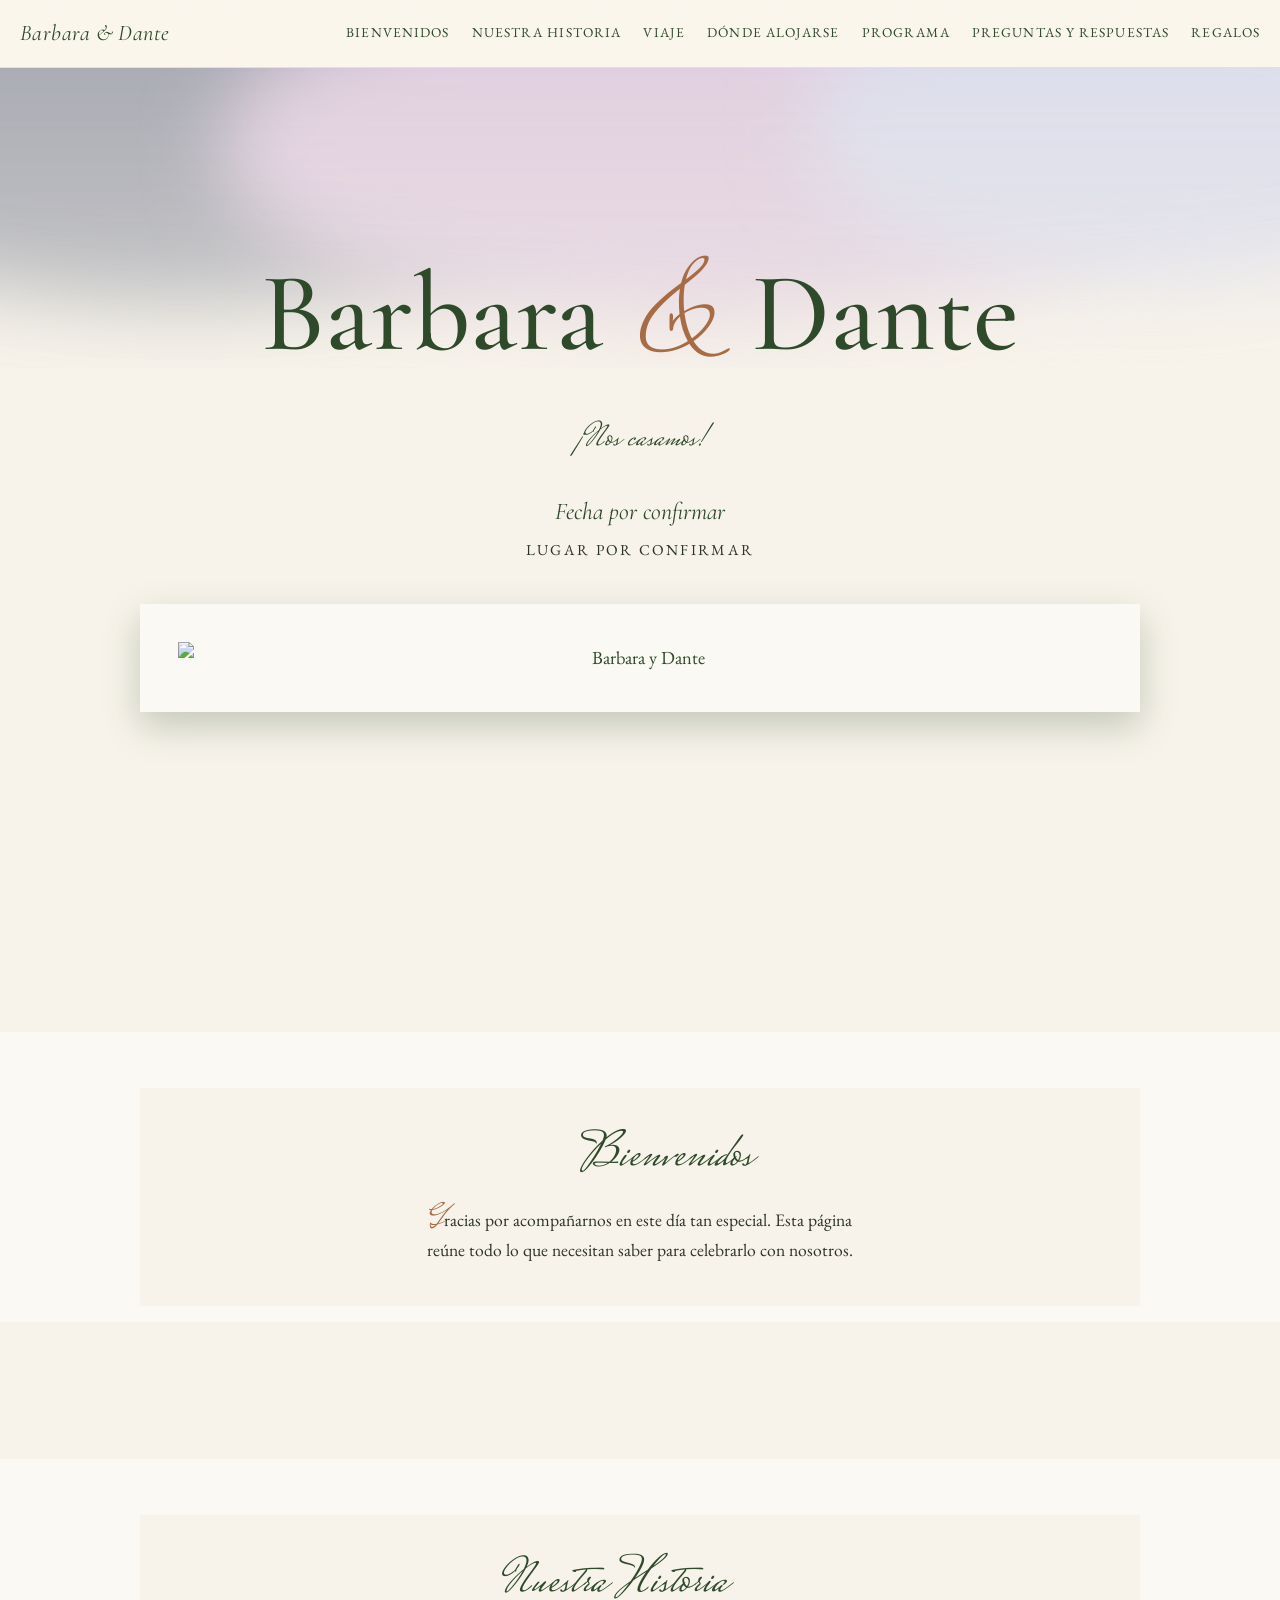
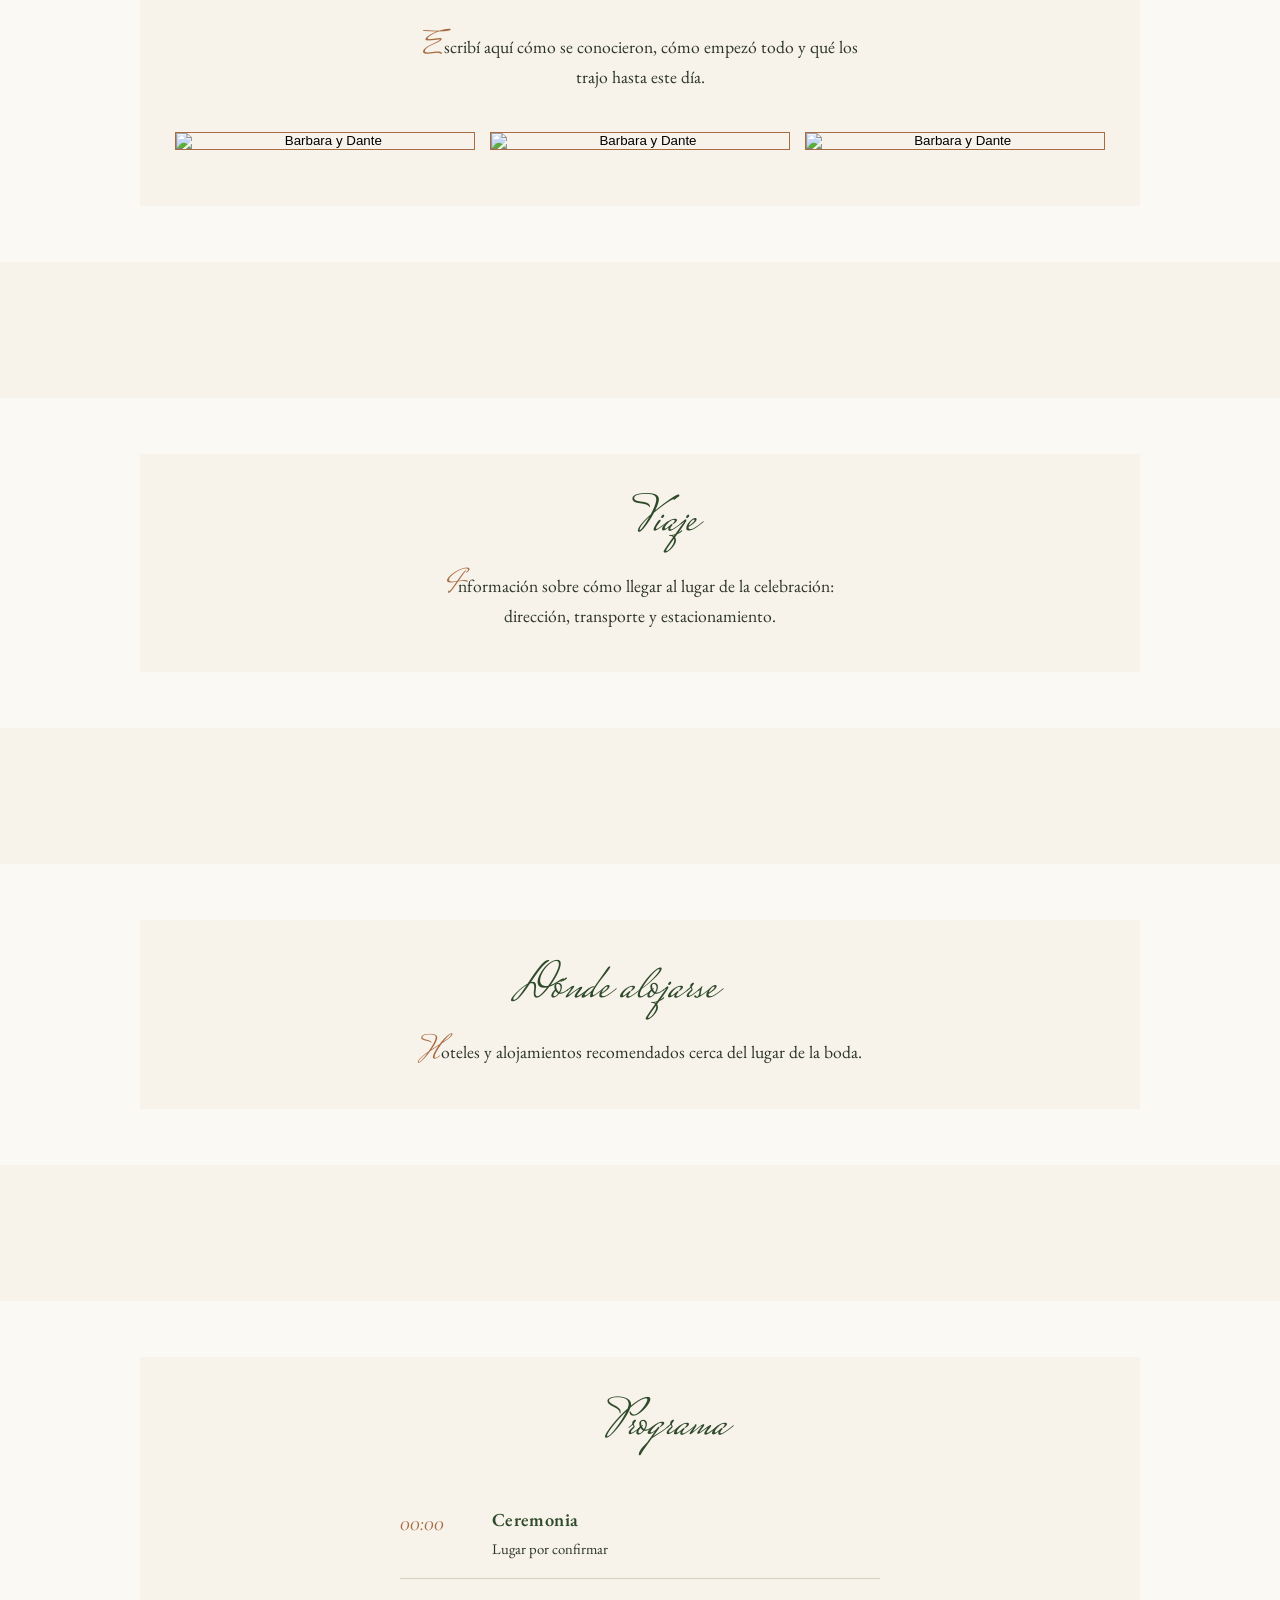
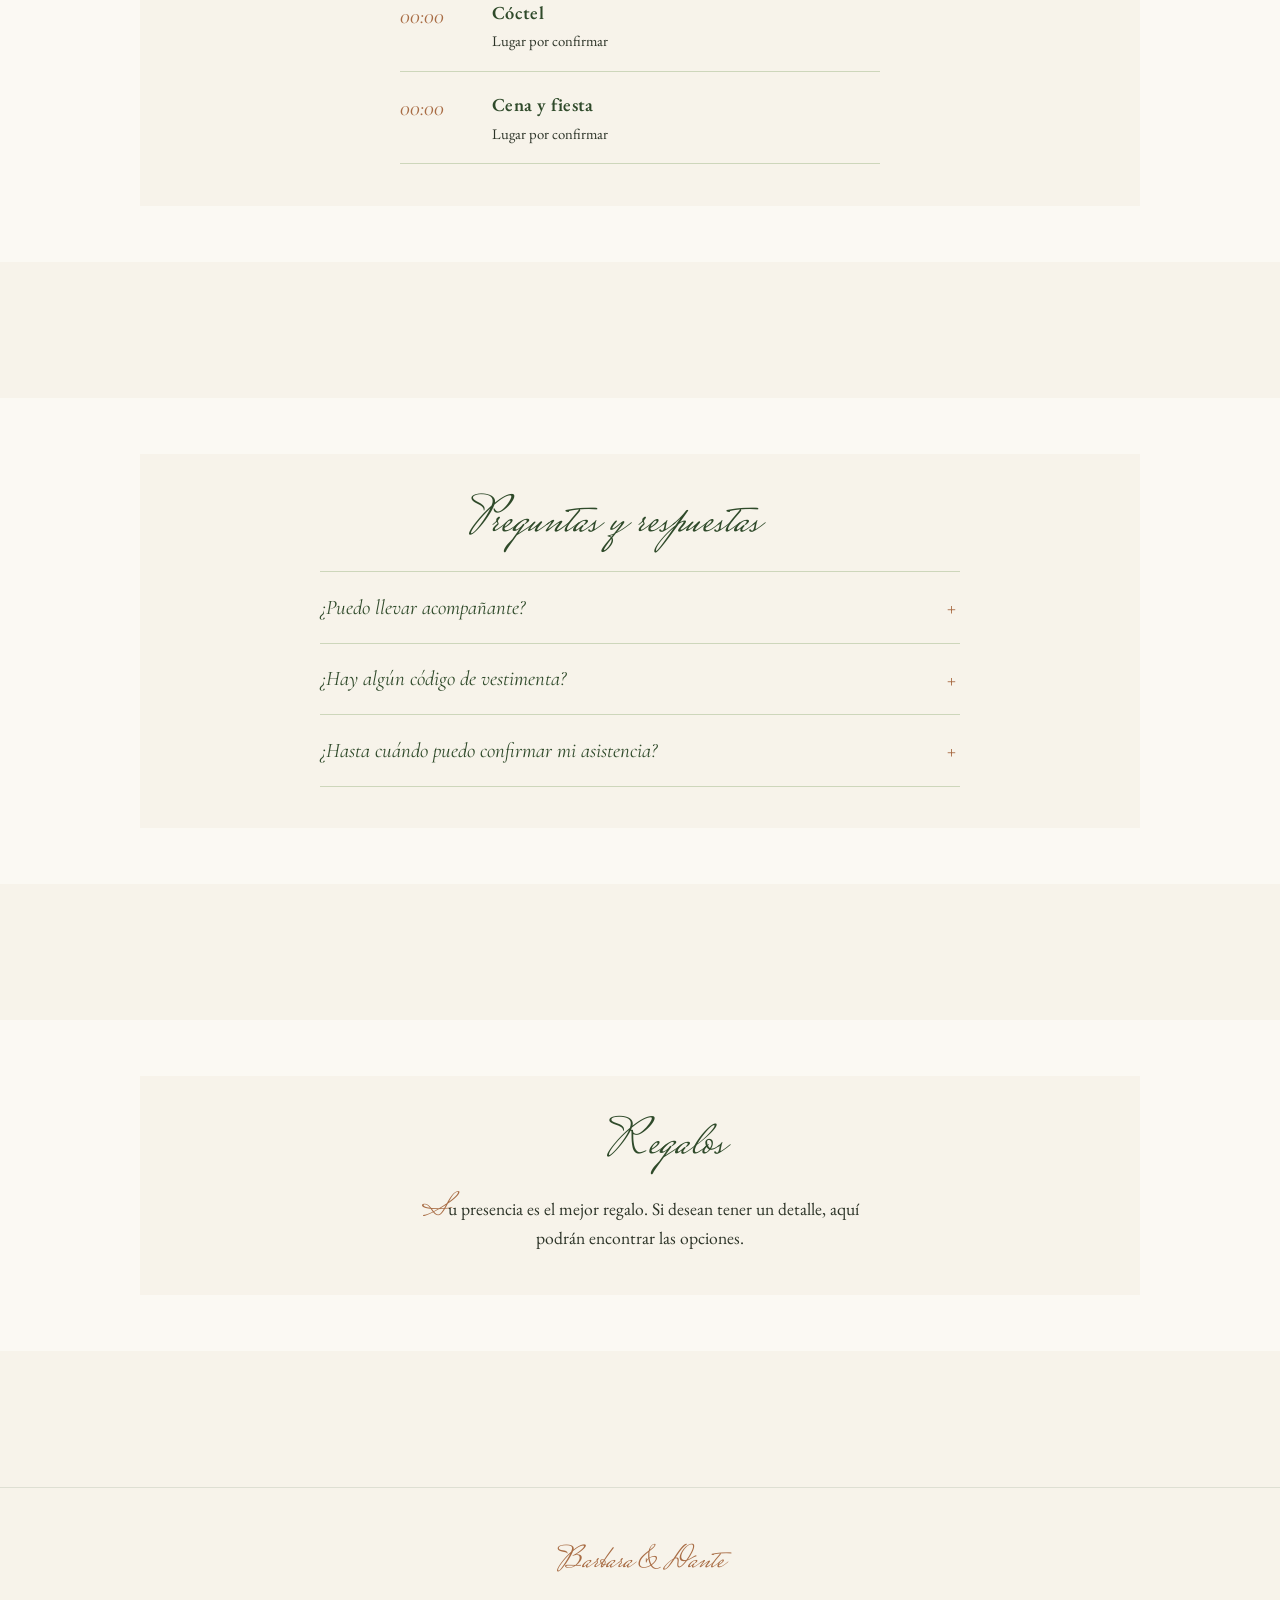
==== index.html @ 6017548b "First draft" ====
<!doctype html>
<html lang="es">
<head>
  <meta charset="utf-8">
  <meta name="viewport" content="width=device-width, initial-scale=1">
  <title>Barbara &amp; Dante</title>
  <meta name="description" content="Barbara y Dante se casan. Toda la información de la boda.">
  <link rel="preconnect" href="https://fonts.googleapis.com">
  <link rel="preconnect" href="https://fonts.gstatic.com" crossorigin>
  <link href="https://fonts.googleapis.com/css2?family=Cormorant+Garamond:ital,wght@0,400;0,500;0,600;1,400;1,500&family=EB+Garamond:ital,wght@0,400;0,500;1,400&family=Mrs+Saint+Delafield&display=swap" rel="stylesheet">
  <link rel="stylesheet" href="styles.css">
</head>
<body>

<svg width="0" height="0" style="position:absolute" aria-hidden="true" focusable="false">
  <filter id="wobbly1" x="-20%" y="-20%" width="140%" height="140%">
    <feTurbulence type="fractalNoise" baseFrequency="0.012 0.05" numOctaves="2" seed="7" result="noise"></feTurbulence>
    <feDisplacementMap in="SourceGraphic" in2="noise" scale="7" xChannelSelector="R" yChannelSelector="G"></feDisplacementMap>
  </filter>
  <filter id="wobbly2" x="-20%" y="-20%" width="140%" height="140%">
    <feTurbulence type="fractalNoise" baseFrequency="0.016 0.07" numOctaves="2" seed="3" result="noise"></feTurbulence>
    <feDisplacementMap in="SourceGraphic" in2="noise" scale="5" xChannelSelector="R" yChannelSelector="G"></feDisplacementMap>
  </filter>
</svg>

<header class="site-header" id="top">
  <a class="brand" href="#top">Barbara &amp; Dante</a>
  <button class="menu-toggle" aria-expanded="false" aria-controls="menu" aria-label="Abrir menú">
    <span></span><span></span><span></span>
  </button>
  <nav id="menu" class="site-nav" aria-label="Secciones">
    <a href="#bienvenidos">Bienvenidos</a>
    <a href="#historia">Nuestra Historia</a>
    <a href="#viaje">Viaje</a>
    <a href="#alojarse">Dónde alojarse</a>
    <a href="#programa">Programa</a>
    <a href="#preguntas">Preguntas y respuestas</a>
    <a href="#regalos">Regalos</a>
  </nav>
</header>

<section class="hero" id="bienvenidos">
  <img class="accent accent-left" src="img/ornaments2/starryvines.svg" alt="" aria-hidden="true">
  <div class="hero-inner">
    <h1>Barbara <span class="amp">&amp;</span> Dante</h1>
    <p class="hero-tagline">¡Nos casamos!</p>
    <p class="hero-date" data-wedding-date>Fecha por confirmar</p>
    <p class="hero-place">Lugar por confirmar</p>
    <div class="photo-frame">
      <img class="hero-photo" src="img/hero.jpg" alt="Barbara y Dante">
    </div>
    <div class="countdown" data-countdown data-date="" hidden>
      <div><span data-days>--</span><small>días</small></div>
      <div><span data-hours>--</span><small>horas</small></div>
      <div><span data-minutes>--</span><small>minutos</small></div>
    </div>
  </div>
</section>

<div class="divider" aria-hidden="true"></div>

<section class="frame" id="historia-intro">
  <div class="card">
    <h2>Bienvenidos</h2>
    <p>Gracias por acompañarnos en este día tan especial. Esta página reúne todo lo que necesitan saber para celebrarlo con nosotros.</p>
  </div>
</section>

<div class="divider" aria-hidden="true"></div>

<section class="frame" id="historia">
  <div class="card">
    <h2>Nuestra Historia</h2>
    <p>Escribí aquí cómo se conocieron, cómo empezó todo y qué los trajo hasta este día.</p>

  <div class="gallery" role="list">
    <button role="listitem" data-index="0"><img src="img/gallery/07.jpg" alt="Barbara y Dante" loading="lazy"></button>
    <button role="listitem" data-index="1"><img src="img/gallery/12.jpg" alt="Barbara y Dante" loading="lazy"></button>
    <button role="listitem" data-index="2"><img src="img/gallery/18.jpg" alt="Barbara y Dante" loading="lazy"></button>
  </div>
  </div>
</section>

<div class="divider" aria-hidden="true"></div>

<section class="frame" id="viaje">
  <div class="card">
    <h2>Viaje</h2>
    <p>Información sobre cómo llegar al lugar de la celebración: dirección, transporte y estacionamiento.</p>
  </div>
</section>

<div class="divider" aria-hidden="true"></div>

<section class="frame" id="alojarse">
  <div class="card">
    <h2>Dónde alojarse</h2>
    <p>Hoteles y alojamientos recomendados cerca del lugar de la boda.</p>
  </div>
</section>

<div class="divider" aria-hidden="true"></div>

<section class="frame" id="programa">
  <div class="card">
    <h2>Programa</h2>
    <ol class="schedule">
      <li><time>00:00</time><div><strong>Ceremonia</strong><span>Lugar por confirmar</span></div></li>
      <li><time>00:00</time><div><strong>Cóctel</strong><span>Lugar por confirmar</span></div></li>
      <li><time>00:00</time><div><strong>Cena y fiesta</strong><span>Lugar por confirmar</span></div></li>
    </ol>
  </div>
</section>

<div class="divider" aria-hidden="true"></div>

<section class="frame" id="preguntas">
  <div class="card">
    <h2>Preguntas y respuestas</h2>
    <details>
      <summary>¿Puedo llevar acompañante?</summary>
      <p>Respondan con su confirmación para que podamos organizarlo.</p>
    </details>
    <details>
      <summary>¿Hay algún código de vestimenta?</summary>
      <p>Pueden venir como se sientan cómodos y acordes a la ocasión.</p>
    </details>
    <details>
      <summary>¿Hasta cuándo puedo confirmar mi asistencia?</summary>
      <p>Por favor confirmen antes de la fecha límite indicada en su invitación.</p>
    </details>
  </div>
</section>

<div class="divider" aria-hidden="true"></div>

<section class="frame" id="regalos">
  <div class="card">
    <h2>Regalos</h2>
    <p>Su presencia es el mejor regalo. Si desean tener un detalle, aquí podrán encontrar las opciones.</p>
  </div>
</section>

<div class="divider" aria-hidden="true"></div>

<footer class="site-footer">
  <p>Barbara &amp; Dante</p>
</footer>

<dialog class="lightbox" aria-label="Foto">
  <button class="lightbox-close" aria-label="Cerrar">&times;</button>
  <img alt="">
</dialog>

<script src="script.js"></script>
</body>
</html>
---- styles.css ----
:root {
  --sage: #a9c58a;
  --sage-deep: #7f9d62;
  --forest: #2f4a2a;
  --cream: #f7f3ea;
  --paper: #fbf9f3;
  --bark: #a86c44;
  --ink: #2c3327;
  --serif: "Cormorant Garamond", "EB Garamond", Georgia, serif;
  --body: "EB Garamond", "Cormorant Garamond", Georgia, serif;
  --script: "Mrs Saint Delafield", "Cormorant Garamond", cursive;
}

* { box-sizing: border-box; }

html { scroll-behavior: smooth; scroll-padding-top: 4.5rem; }

body {
  margin: 0;
  font-family: var(--body);
  font-weight: 400;
  font-size: 1.15rem;
  color: var(--ink);
  background-color: var(--paper);
  background-image: url("data:image/svg+xml,%3Csvg xmlns=%22http://www.w3.org/2000/svg%22 width=%22180%22 height=%22180%22%3E%3Cfilter id=%22n%22%3E%3CfeTurbulence type=%22fractalNoise%22 baseFrequency=%220.85%22 numOctaves=%222%22 stitchTiles=%22stitch%22/%3E%3CfeColorMatrix type=%22matrix%22 values=%220 0 0 0 0.18 0 0 0 0 0.15 0 0 0 0 0.09 0 0 0 0.05 0%22/%3E%3C/filter%3E%3Crect width=%22100%25%22 height=%22100%25%22 filter=%22url(%23n)%22/%3E%3C/svg%3E");
  background-size: 180px 180px;
  background-repeat: repeat;
  line-height: 1.7;
}

img { max-width: 100%; display: block; }

h1, h2 {
  font-family: var(--serif);
  font-weight: 500;
  color: var(--forest);
  margin: 0;
  line-height: 1.1;
}

/* Header */
.site-header {
  position: sticky;
  top: 0;
  z-index: 10;
  display: flex;
  align-items: center;
  justify-content: space-between;
  padding: 0.9rem 1.25rem;
  background: rgba(250, 246, 236, 0.94);
  backdrop-filter: blur(6px);
  border-bottom: 1px solid rgba(47, 74, 42, 0.12);
}

.brand {
  font-family: var(--serif);
  font-size: 1.4rem;
  font-style: italic;
  color: var(--forest);
  text-decoration: none;
  letter-spacing: 0.02em;
}

.menu-toggle {
  display: none;
  flex-direction: column;
  gap: 5px;
  padding: 0.5rem;
  background: none;
  border: 0;
  cursor: pointer;
}

.menu-toggle span {
  width: 22px;
  height: 1.5px;
  background: var(--forest);
}

.site-nav {
  display: flex;
  flex-wrap: wrap;
  gap: 0.4rem 1.4rem;
  justify-content: flex-end;
}

.site-nav a {
  color: var(--forest);
  text-decoration: none;
  font-size: 0.85rem;
  letter-spacing: 0.08em;
  text-transform: uppercase;
  padding: 0.2rem 0;
  border-bottom: 1px solid transparent;
}

.site-nav a:hover,
.site-nav a:focus-visible { border-bottom-color: var(--bark); outline: none; }

@media (max-width: 860px) {
  .menu-toggle { display: flex; }
  .site-nav {
    display: none;
    position: absolute;
    top: 100%;
    left: 0;
    right: 0;
    flex-direction: column;
    gap: 0;
    padding: 0.5rem 1.25rem 1rem;
    background: var(--paper);
    border-bottom: 1px solid rgba(47, 74, 42, 0.12);
  }
  .site-nav a { padding: 0.7rem 0; }
  .site-nav.open { display: flex; }
}

/* Hero */
.hero {
  position: relative;
  min-height: min(92vh, 900px);
  display: grid;
  place-items: center;
  padding: 6rem 1.25rem;
  text-align: center;
  color: var(--forest);
  background: var(--cream);
  overflow: hidden;
}

.hero::before {
  content: "";
  position: absolute;
  z-index: 1;
  top: 0;
  left: 0;
  width: min(48%, 480px);
  aspect-ratio: 650 / 596;
  background: url("img/ornaments/moon-wash.svg") center / contain no-repeat;
  opacity: 0.6;
  filter: saturate(0.6) sepia(5%);
  -webkit-mask-image: radial-gradient(circle at 50% 48%, black 0%, black 55%, transparent 92%);
  mask-image: radial-gradient(circle at 50% 48%, black 0%, black 55%, transparent 92%);
  pointer-events: none;
}

.hero::after {
  content: "";
  position: absolute;
  z-index: 0;
  top: 0;
  left: 0;
  width: 100%;
  height: 640px;
  background-image: url("data:image/svg+xml,%3Csvg xmlns=%22http://www.w3.org/2000/svg%22 viewBox=%220 0 1400 640%22 preserveAspectRatio=%22none%22%3E%3Cdefs%3E%3Cfilter id=%22dustySoft%22 x=%22-60%25%22 y=%22-60%25%22 width=%22220%25%22 height=%22220%25%22%3E%3CfeGaussianBlur stdDeviation=%2240%22/%3E%3C/filter%3E%3ClinearGradient id=%22fadeV%22 x1=%220%22 y1=%220%22 x2=%220%22 y2=%221%22%3E%3Cstop offset=%220%25%22 stop-color=%22%23ffffff%22 stop-opacity=%221%22/%3E%3Cstop offset=%2245%25%22 stop-color=%22%23ffffff%22 stop-opacity=%220.6%22/%3E%3Cstop offset=%22100%25%22 stop-color=%22%23ffffff%22 stop-opacity=%220%22/%3E%3C/linearGradient%3E%3Cmask id=%22fadeMask%22%3E%3Crect width=%221400%22 height=%22640%22 fill=%22url(%23fadeV)%22/%3E%3C/mask%3E%3C/defs%3E%3Cg mask=%22url(%23fadeMask)%22 opacity=%220.8%22%3E%3Cellipse cx=%22200%22 cy=%2250%22 rx=%22500%22 ry=%22190%22 fill=%22%23989ba7%22 filter=%22url(%23dustySoft)%22/%3E%3Cellipse cx=%22760%22 cy=%2280%22 rx=%22520%22 ry=%22180%22 fill=%22%23dcc7dd%22 filter=%22url(%23dustySoft)%22/%3E%3Cellipse cx=%221260%22 cy=%2260%22 rx=%22380%22 ry=%22160%22 fill=%22%23d7d9ec%22 filter=%22url(%23dustySoft)%22/%3E%3C/g%3E%3C/svg%3E");
  background-size: 100% 100%;
  background-repeat: no-repeat;
  pointer-events: none;
}

.hero-inner { position: relative; z-index: 1; width: 100%; max-width: 1200px; }

.accent {
  position: absolute;
  z-index: 2;
  top: 50%;
  width: 130px;
  height: auto;
  transform: translateY(-50%);
  pointer-events: none;
  opacity: 0.85;
}

.accent-left { left: 0; }

.accent-right { right: 0; transform: translateY(-50%) scaleX(-1); }

.eyebrow {
  margin: 0 0 0.5rem;
  text-transform: uppercase;
  letter-spacing: 0.3em;
  font-size: 0.8rem;
  font-weight: 700;
  color: var(--forest);
}

.hero h1 {
  font-family: var(--serif);
  font-size: clamp(2.8rem, 10vw, 7rem);
  font-weight: 500;
  white-space: nowrap;
}

.hero .amp {
  font-family: var(--script);
  font-style: normal;
  font-size: 1.15em;
  color: var(--bark);
  padding: 0 0.1em;
}

.hero-tagline {
  margin: 0.6rem 0 0;
  font-family: var(--script);
  font-size: clamp(1.6rem, 3.6vw, 2.2rem);
  color: var(--forest);
}

.hero-date {
  margin: 1.3rem 0 0;
  font-family: var(--serif);
  font-size: 1.5rem;
  font-style: italic;
}

.hero-place {
  margin: 0.3rem 0 0;
  font-size: 0.95rem;
  letter-spacing: 0.15em;
  text-transform: uppercase;
  color: var(--ink);
}

.photo-frame {
  position: relative;
  width: min(1000px, 90vw);
  margin: 2.5rem auto 0;
  padding: 2.4rem;
  background: var(--paper);
  box-shadow: 0 14px 34px rgba(47, 74, 42, 0.25);
}

/* Only the right side carries the painted corners (the hero's vine
   already occupies the left), straddling the frame edge like the cards. */
.photo-frame::before,
.photo-frame::after {
  content: "";
  position: absolute;
  z-index: 2;
  right: -20px;
  width: 110px;
  height: 119px;
  background-repeat: no-repeat;
  background-size: contain;
  pointer-events: none;
}

.photo-frame::before {
  top: -20px;
  background-image: url("img/ornaments2/border2-tr.svg");
}

.photo-frame::after {
  bottom: -20px;
  background-image: url("img/ornaments2/border2-br.svg");
}

.hero-photo {
  display: block;
  width: 100%;
  height: auto;
}

.countdown {
  display: flex;
  justify-content: center;
  gap: 1.8rem;
  margin-top: 2.2rem;
}

.countdown[hidden] { display: none; }

.countdown div { display: flex; flex-direction: column; min-width: 4.5rem; }

.countdown span {
  font-family: var(--serif);
  font-size: 2.6rem;
  font-style: italic;
  color: var(--bark);
  line-height: 1;
}

.countdown small {
  margin-top: 0.3rem;
  text-transform: uppercase;
  letter-spacing: 0.15em;
  font-size: 0.7rem;
  color: var(--ink);
}

/* Framed sections */
.frame {
  position: relative;
  padding: 3.5rem 1.25rem;
  background: var(--paper);
}

.frame::before,
.frame::after {
  content: "";
  position: absolute;
  z-index: 2;
  top: 50%;
  width: 130px;
  height: auto;
  aspect-ratio: 98.25 / 461.25;
  transform: translateY(-50%);
  background: url("img/ornaments2/vines2.svg") center / contain no-repeat;
  opacity: 0.8;
  pointer-events: none;
}

.frame::before { left: 0; }
.frame::after { right: 0; transform: translateY(-50%) scaleX(-1); }

/* Each section shows a vine on only one side, alternating left/right;
   the first sections use the starry vine, the later ones vines2. */
#historia-intro::before,
#historia::after,
#viaje::before,
#alojarse::after,
#programa::before,
#preguntas::after,
#regalos::before {
  content: none;
}

#historia-intro::after,
#historia::before {
  background-image: url("img/ornaments2/starryvines.svg");
}

#viaje::after,
#alojarse::before {
  background-image: url("img/ornaments2/vinemid.svg");
}

.card {
  position: relative;
  z-index: 1;
  max-width: 720px;
  margin: 0 auto;
  padding: 2.6rem 2.2rem;
  text-align: center;
  background-color: var(--cream);
}

/* Each card shows the painted corners only on the side opposite its
   section's vine, so a section reads as vine on one side, border on the other.
   The corners straddle the card edge (negative offset) so the artwork
   covers the seam between the card and the section background. */
.card::before,
.card::after {
  content: "";
  position: absolute;
  z-index: 2;
  width: 110px;
  height: 119px;
  background-repeat: no-repeat;
  background-size: contain;
  pointer-events: none;
}

.card::before { top: -20px; }
.card::after { bottom: -20px; }

#historia-intro .card::before,
#viaje .card::before,
#programa .card::before,
#regalos .card::before {
  left: -20px;
  background-image: url("img/ornaments2/border2-tl.svg");
}

#historia-intro .card::after,
#viaje .card::after,
#programa .card::after,
#regalos .card::after {
  left: -20px;
  background-image: url("img/ornaments2/border2-bl.svg");
}

#historia .card::before,
#alojarse .card::before,
#preguntas .card::before {
  right: -20px;
  background-image: url("img/ornaments2/border2-tr.svg");
}

#historia .card::after,
#alojarse .card::after,
#preguntas .card::after {
  right: -20px;
  background-image: url("img/ornaments2/border2-br.svg");
}

@media (min-width: 561px) {
  .card { max-width: none; width: min(1000px, 90vw); }
}

.card h2 {
  font-family: var(--script);
  font-weight: 400;
  font-size: clamp(2.2rem, 6vw, 3.2rem);
  margin-bottom: 1.2rem;
}

.card h2::before,
.card h2::after {
  content: "";
  display: inline-block;
  width: 0.85em;
  height: 0.85em;
  vertical-align: middle;
  background: url("img/ornaments2/fairy-a.png") center / contain no-repeat;
}

.card h2::before { margin-right: 0.15em; }
.card h2::after { margin-left: 0.15em; }

/* Alternate the fairy before/after the title, section to section. */
#historia .card h2::before,
#alojarse .card h2::before,
#preguntas .card h2::before {
  content: none;
}

#historia .card h2::after,
#alojarse .card h2::after,
#preguntas .card h2::after {
  content: "";
}

#historia-intro .card h2::after,
#viaje .card h2::after,
#programa .card h2::after,
#regalos .card h2::after {
  content: none;
}

.card p {
  margin: 0 auto;
  max-width: 56ch;
  font-size: 1.1rem;
}

.card p:first-of-type::first-letter {
  font-family: var(--script);
  font-size: 1.9em;
  color: var(--bark);
  line-height: 0;
}

.card .gallery { margin-top: 2.5rem; }

#historia-intro { padding-bottom: 1rem; }

/* Gallery */
.gallery {
  max-width: 1100px;
  margin: 0 auto;
  columns: 3 260px;
  column-gap: 0.9rem;
}

.gallery button {
  display: block;
  width: 100%;
  margin: 0 0 0.9rem;
  padding: 0;
  border: 0;
  background: none;
  cursor: zoom-in;
  break-inside: avoid;
}

.gallery img {
  width: 100%;
  height: auto;
  border: 1px solid var(--bark);
  transition: opacity 0.2s;
}

.gallery button:hover img,
.gallery button:focus-visible img { opacity: 0.85; }

.gallery button:focus-visible { outline: 2px solid var(--bark); outline-offset: 3px; }

/* Schedule */
.schedule {
  list-style: none;
  margin: 2rem auto 0;
  padding: 0;
  max-width: 480px;
  text-align: left;
}

.schedule li {
  display: flex;
  gap: 1.25rem;
  padding: 1.1rem 0;
  border-bottom: 1px solid rgba(127, 157, 98, 0.35);
}

.schedule time {
  font-family: var(--serif);
  font-style: italic;
  font-size: 1.4rem;
  color: var(--bark);
  min-width: 4.5rem;
}

.schedule div { display: flex; flex-direction: column; }
.schedule strong { font-weight: 600; color: var(--forest); letter-spacing: 0.02em; }
.schedule span { font-size: 0.92rem; color: var(--ink); }

/* FAQ */
details {
  max-width: 640px;
  margin: 0 auto;
  text-align: left;
  border-bottom: 1px solid rgba(127, 157, 98, 0.35);
}

details:first-of-type { border-top: 1px solid rgba(127, 157, 98, 0.35); }

summary {
  padding: 1.1rem 2rem 1.1rem 0;
  cursor: pointer;
  font-family: var(--serif);
  font-size: 1.3rem;
  font-style: italic;
  color: var(--forest);
  position: relative;
  list-style: none;
}

summary::-webkit-details-marker { display: none; }

summary::after {
  content: "+";
  position: absolute;
  right: 0.25rem;
  top: 1rem;
  font-size: 1.4rem;
  color: var(--bark);
}

details[open] summary::after { content: "\2013"; }

details p { margin: 0 0 1.2rem; color: var(--ink); }

/* Section divider */
.divider {
  width: 100%;
  aspect-ratio: 909.75 / 96.75;
  background-color: var(--cream);
  background-image: url("img/ornaments2/Dunes.svg");
  background-position: center;
  background-repeat: no-repeat;
  background-size: 100% 100%;
}

/* Footer */
.site-footer {
  padding: 3rem 1.25rem;
  text-align: center;
  background: var(--cream);
  color: var(--ink);
  border-top: 1px solid rgba(47, 74, 42, 0.12);
}

.site-footer p {
  margin: 0;
  font-family: var(--script);
  font-size: 2rem;
  color: var(--bark);
}

/* Lightbox */
.lightbox {
  border: 0;
  padding: 0;
  max-width: 96vw;
  max-height: 92vh;
  background: transparent;
}

.lightbox::backdrop { background: rgba(30, 26, 18, 0.88); }

.lightbox img {
  max-width: 96vw;
  max-height: 92vh;
  object-fit: contain;
}

.lightbox-close {
  position: absolute;
  top: 0.4rem;
  right: 0.6rem;
  font-size: 2rem;
  line-height: 1;
  background: none;
  border: 0;
  color: #fff;
  cursor: pointer;
  text-shadow: 0 1px 4px rgba(0, 0, 0, 0.6);
}

@media (max-width: 860px) {
  .frame::before, .frame::after { display: none; }
}

@media (max-width: 560px) {
  .accent { display: none; }
  .card { padding: 2.2rem 1.25rem; outline-offset: 5px; }
  .frame { padding: 2.5rem 1.25rem; }
  .hero { padding: 5rem 1.25rem; }
  .countdown { gap: 0.8rem; }
  .countdown span { font-size: 2rem; }
  .countdown div { min-width: 3.6rem; }
}
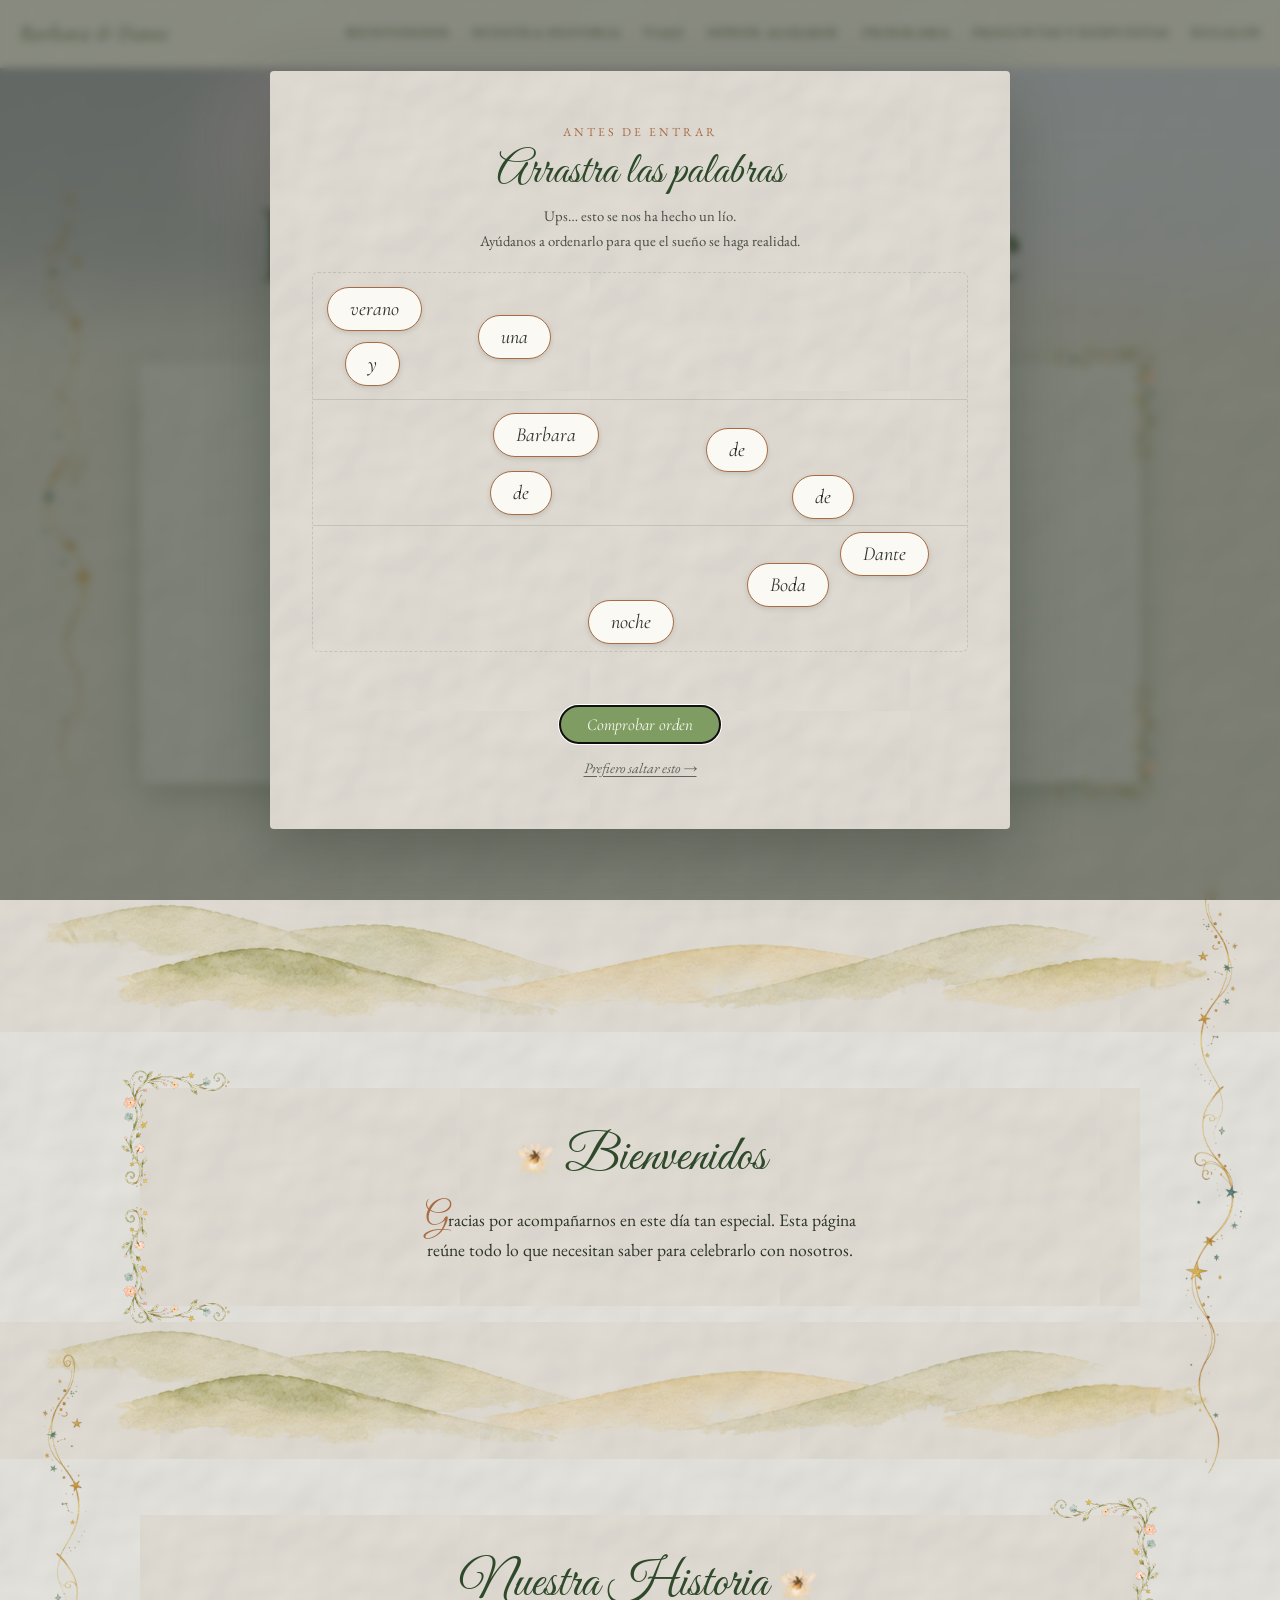
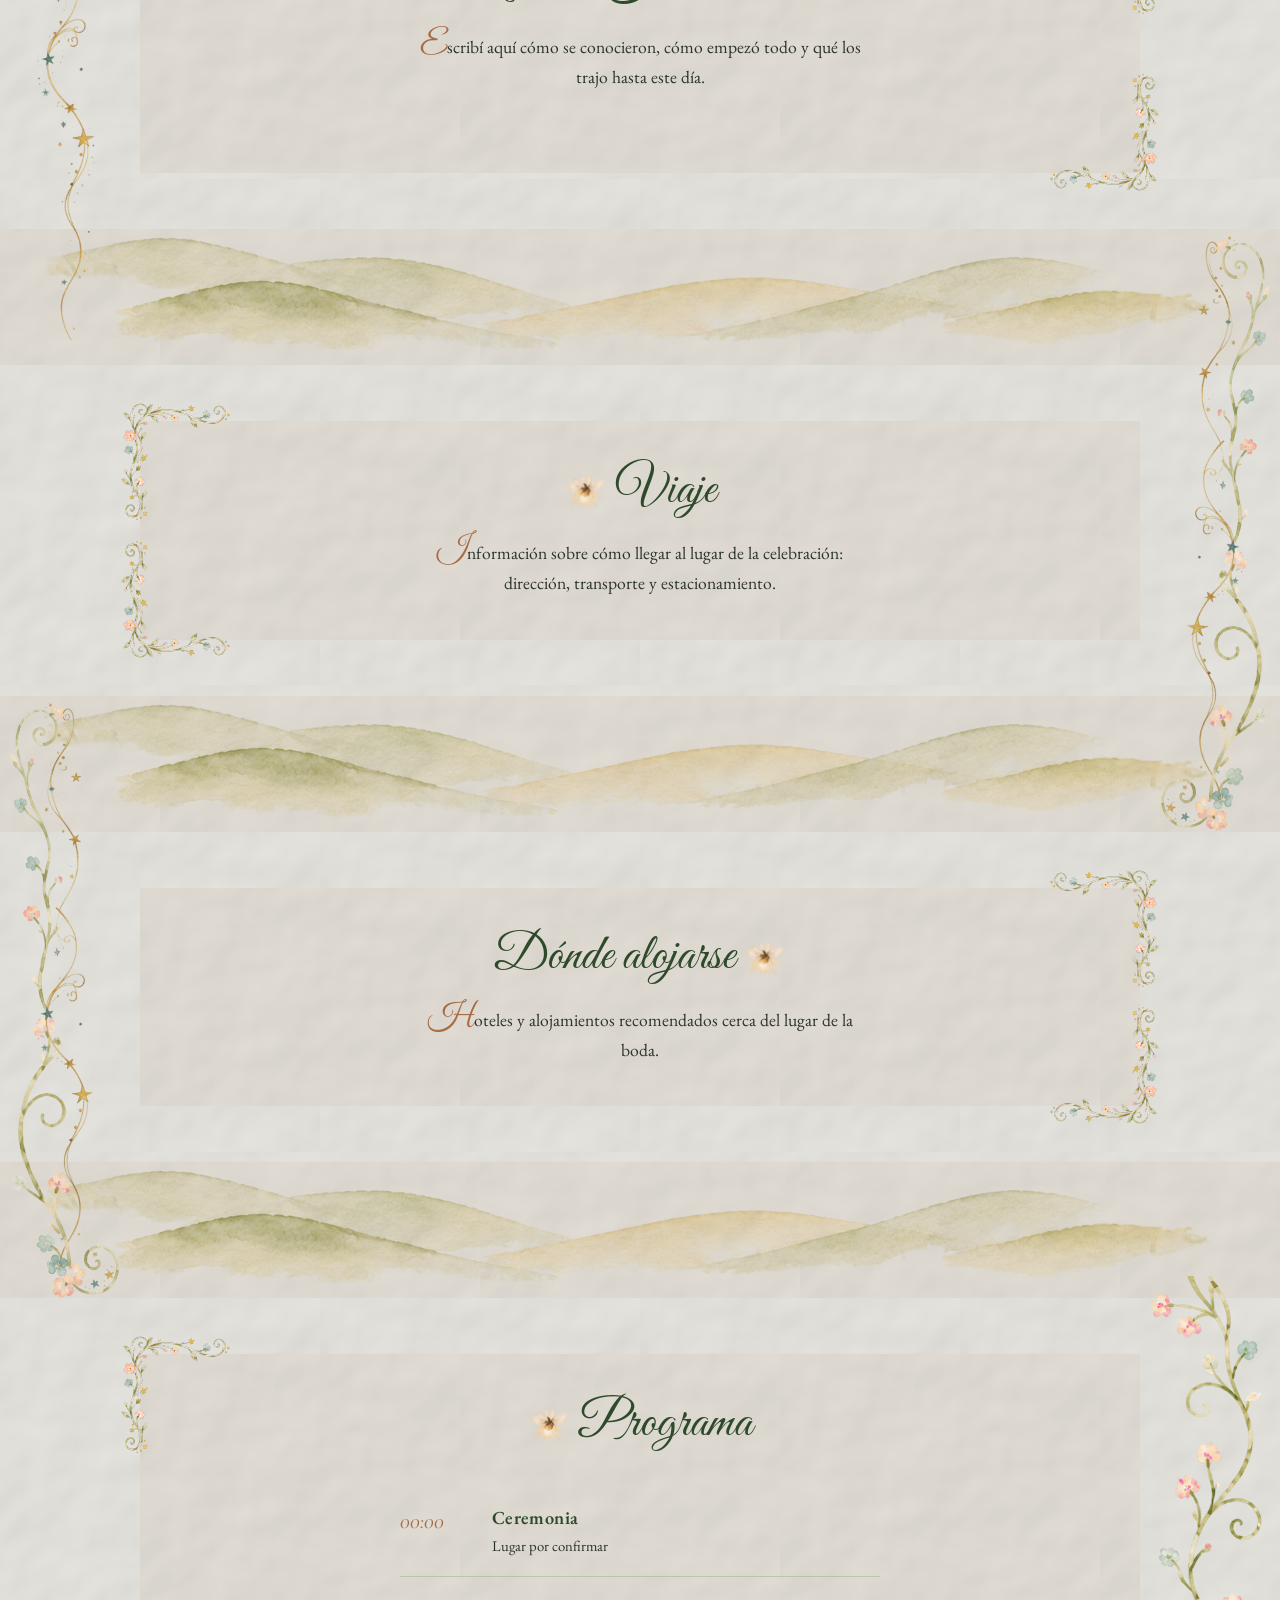
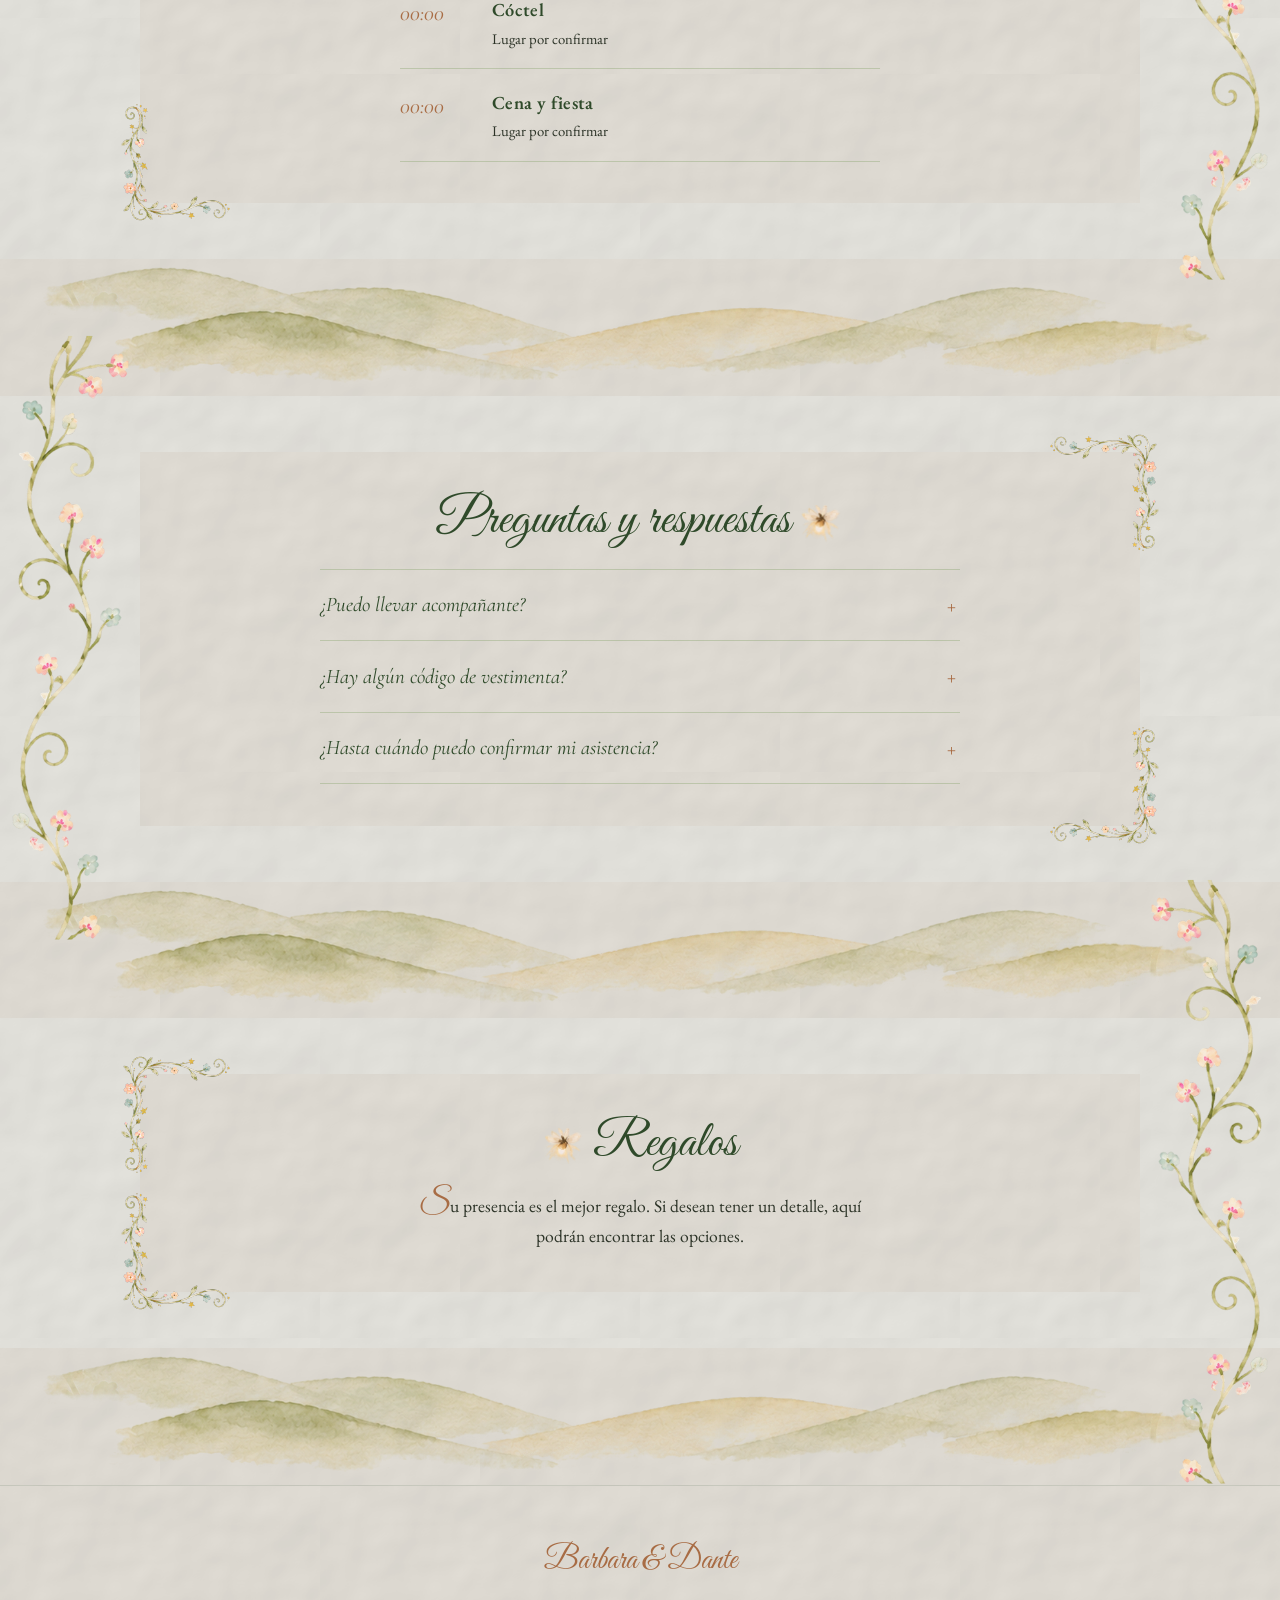
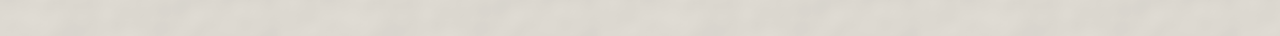
==== commit 9b5e3aa0: "Add files via upload" ====
--- a/index.html
+++ b/index.html
@@ -7,10 +7,24 @@
   <meta name="description" content="Barbara y Dante se casan. Toda la información de la boda.">
   <link rel="preconnect" href="https://fonts.googleapis.com">
   <link rel="preconnect" href="https://fonts.gstatic.com" crossorigin>
-  <link href="https://fonts.googleapis.com/css2?family=Cormorant+Garamond:ital,wght@0,400;0,500;0,600;1,400;1,500&family=EB+Garamond:ital,wght@0,400;0,500;1,400&family=Mrs+Saint+Delafield&display=swap" rel="stylesheet">
+  <link href="https://fonts.googleapis.com/css2?family=Cormorant+Garamond:ital,wght@0,400;0,500;0,600;1,400;1,500&family=EB+Garamond:ital,wght@0,400;0,500;1,400&family=Great+Vibes&display=swap" rel="stylesheet">
   <link rel="stylesheet" href="styles.css">
 </head>
 <body>
+
+<dialog class="puzzle-gate" id="puzzleGate" aria-label="Acertijo de bienvenida">
+  <div class="puzzle-card">
+    <p class="puzzle-eyebrow">Antes de entrar</p>
+    <h2 class="puzzle-title">Arrastra las palabras</h2>
+    <p class="puzzle-hint">Ups&hellip; esto se nos ha hecho un lío.<br>Ayúdanos a ordenarlo para que el sueño se haga realidad.</p>
+    <div class="puzzle-scramble" id="puzzleScramble"></div>
+    <p class="puzzle-feedback" id="puzzleFeedback" aria-live="polite">&nbsp;</p>
+    <div class="puzzle-actions">
+      <button class="puzzle-check" id="puzzleCheck" type="button">Comprobar orden</button>
+      <button class="puzzle-skip" id="puzzleSkip" type="button">Prefiero saltar esto &rarr;</button>
+    </div>
+  </div>
+</dialog>
 
 <svg width="0" height="0" style="position:absolute" aria-hidden="true" focusable="false">
   <filter id="wobbly1" x="-20%" y="-20%" width="140%" height="140%">
@@ -43,12 +57,10 @@
   <img class="accent accent-left" src="img/ornaments2/starryvines.svg" alt="" aria-hidden="true">
   <div class="hero-inner">
     <h1>Barbara <span class="amp">&amp;</span> Dante</h1>
-    <p class="hero-tagline">¡Nos casamos!</p>
+   
+    <div class="photo-frame"> <p class="hero-tagline">¡Nos casamos!</p>
     <p class="hero-date" data-wedding-date>Fecha por confirmar</p>
-    <p class="hero-place">Lugar por confirmar</p>
-    <div class="photo-frame">
-      <img class="hero-photo" src="img/hero.jpg" alt="Barbara y Dante">
-    </div>
+    <p class="hero-place">Lugar por confirmar</p></div>
     <div class="countdown" data-countdown data-date="" hidden>
       <div><span data-days>--</span><small>días</small></div>
       <div><span data-hours>--</span><small>horas</small></div>
@@ -73,11 +85,7 @@
     <h2>Nuestra Historia</h2>
     <p>Escribí aquí cómo se conocieron, cómo empezó todo y qué los trajo hasta este día.</p>
 
-  <div class="gallery" role="list">
-    <button role="listitem" data-index="0"><img src="img/gallery/07.jpg" alt="Barbara y Dante" loading="lazy"></button>
-    <button role="listitem" data-index="1"><img src="img/gallery/12.jpg" alt="Barbara y Dante" loading="lazy"></button>
-    <button role="listitem" data-index="2"><img src="img/gallery/18.jpg" alt="Barbara y Dante" loading="lazy"></button>
-  </div>
+  <div class="gallery" role="list"></div>
   </div>
 </section>
 
--- a/styles.css
+++ b/styles.css
@@ -8,7 +8,8 @@
   --ink: #2c3327;
   --serif: "Cormorant Garamond", "EB Garamond", Georgia, serif;
   --body: "EB Garamond", "Cormorant Garamond", Georgia, serif;
-  --script: "Mrs Saint Delafield", "Cormorant Garamond", cursive;
+  --script: "Great Vibes", "Cormorant Garamond", cursive;
+  --grain: url("data:image/svg+xml,%3Csvg xmlns=%22http://www.w3.org/2000/svg%22 width=%22320%22 height=%22320%22%3E%3Cfilter id=%22p%22%3E%3CfeTurbulence type=%22fractalNoise%22 baseFrequency=%220.012%22 numOctaves=%223%22 seed=%227%22 stitchTiles=%22stitch%22 result=%22n%22/%3E%3CfeDiffuseLighting in=%22n%22 surfaceScale=%221.4%22 diffuseConstant=%221%22 lighting-color=%22%23fff%22 result=%22l%22%3E%3CfeDistantLight azimuth=%2255%22 elevation=%2250%22/%3E%3C/feDiffuseLighting%3E%3C/filter%3E%3Crect width=%22100%25%22 height=%22100%25%22 filter=%22url(%23p)%22/%3E%3C/svg%3E");
 }
 
 * { box-sizing: border-box; }
@@ -22,8 +23,9 @@
   font-size: 1.15rem;
   color: var(--ink);
   background-color: var(--paper);
-  background-image: url("data:image/svg+xml,%3Csvg xmlns=%22http://www.w3.org/2000/svg%22 width=%22180%22 height=%22180%22%3E%3Cfilter id=%22n%22%3E%3CfeTurbulence type=%22fractalNoise%22 baseFrequency=%220.85%22 numOctaves=%222%22 stitchTiles=%22stitch%22/%3E%3CfeColorMatrix type=%22matrix%22 values=%220 0 0 0 0.18 0 0 0 0 0.15 0 0 0 0 0.09 0 0 0 0.05 0%22/%3E%3C/filter%3E%3Crect width=%22100%25%22 height=%22100%25%22 filter=%22url(%23n)%22/%3E%3C/svg%3E");
-  background-size: 180px 180px;
+  background-image: var(--grain);
+  background-blend-mode: multiply;
+  background-size: 320px 320px;
   background-repeat: repeat;
   line-height: 1.7;
 }
@@ -124,7 +126,11 @@
   padding: 6rem 1.25rem;
   text-align: center;
   color: var(--forest);
-  background: var(--cream);
+  background-color: var(--cream);
+  background-image: var(--grain);
+  background-blend-mode: multiply;
+  background-size: 320px 320px;
+  background-repeat: repeat;
   overflow: hidden;
 }
 
@@ -224,9 +230,14 @@
 .photo-frame {
   position: relative;
   width: min(1000px, 90vw);
+  min-height: 420px;
   margin: 2.5rem auto 0;
   padding: 2.4rem;
-  background: var(--paper);
+  background-color: var(--paper);
+  background-image: var(--grain);
+  background-blend-mode: multiply;
+  background-size: 320px 320px;
+  background-repeat: repeat;
   box-shadow: 0 14px 34px rgba(47, 74, 42, 0.25);
 }
 
@@ -292,7 +303,11 @@
 .frame {
   position: relative;
   padding: 3.5rem 1.25rem;
-  background: var(--paper);
+  background-color: var(--paper);
+  background-image: var(--grain);
+  background-blend-mode: multiply;
+  background-size: 320px 320px;
+  background-repeat: repeat;
 }
 
 .frame::before,
@@ -343,6 +358,10 @@
   padding: 2.6rem 2.2rem;
   text-align: center;
   background-color: var(--cream);
+  background-image: var(--grain);
+  background-blend-mode: multiply;
+  background-size: 320px 320px;
+  background-repeat: repeat;
 }
 
 /* Each card shows the painted corners only on the side opposite its
@@ -555,17 +574,22 @@
   width: 100%;
   aspect-ratio: 909.75 / 96.75;
   background-color: var(--cream);
-  background-image: url("img/ornaments2/Dunes.svg");
-  background-position: center;
-  background-repeat: no-repeat;
-  background-size: 100% 100%;
+  background-image: var(--grain), url("img/ornaments2/Dunes.svg");
+  background-blend-mode: multiply, normal;
+  background-position: center, center;
+  background-repeat: repeat, no-repeat;
+  background-size: 320px 320px, 100% 100%;
 }
 
 /* Footer */
 .site-footer {
   padding: 3rem 1.25rem;
   text-align: center;
-  background: var(--cream);
+  background-color: var(--cream);
+  background-image: var(--grain);
+  background-blend-mode: multiply;
+  background-size: 320px 320px;
+  background-repeat: repeat;
   color: var(--ink);
   border-top: 1px solid rgba(47, 74, 42, 0.12);
 }
@@ -607,6 +631,168 @@
   text-shadow: 0 1px 4px rgba(0, 0, 0, 0.6);
 }
 
+/* Entry puzzle */
+.puzzle-gate {
+  position: fixed;
+  inset: 0;
+  margin: auto;
+  max-width: 740px;
+  width: 94vw;
+  max-height: 90vh;
+  overflow-y: auto;
+  padding: 0;
+  border: none;
+  border-radius: 4px;
+  background-color: var(--cream);
+  background-image: var(--grain);
+  background-blend-mode: multiply;
+  background-size: 320px 320px;
+  background-repeat: repeat;
+  box-shadow: 0 24px 60px rgba(44, 51, 39, 0.35);
+}
+
+.puzzle-gate::backdrop {
+  background: rgba(44, 51, 39, 0.55);
+  backdrop-filter: blur(4px);
+}
+
+.puzzle-card {
+  padding: 3.2rem 2.6rem;
+  text-align: center;
+}
+
+.puzzle-eyebrow {
+  margin: 0 0 0.3rem;
+  text-transform: uppercase;
+  letter-spacing: 0.25em;
+  font-size: 0.75rem;
+  color: var(--bark);
+}
+
+.puzzle-title {
+  margin: 0 0 0.4rem;
+  font-family: var(--script);
+  font-weight: 400;
+  color: var(--forest);
+  font-size: clamp(2.2rem, 7vw, 2.8rem);
+}
+
+.puzzle-hint {
+  margin: 0 0 1.2rem;
+  font-size: 0.92rem;
+  color: var(--ink);
+  opacity: 0.85;
+}
+
+.puzzle-gate.puzzle-shake { animation: puzzle-shake 0.4s; }
+
+@keyframes puzzle-shake {
+  0%, 100% { transform: translateX(0); }
+  25% { transform: translateX(-6px); }
+  75% { transform: translateX(6px); }
+}
+
+/* Scramble zone: words scattered at random positions; drag them around
+   this same space and arrange them left-to-right to spell the sentence. */
+.puzzle-scramble {
+  position: relative;
+  height: 380px;
+  margin-bottom: 0.8rem;
+  border: 1.5px dashed rgba(47, 74, 42, 0.15);
+  border-radius: 6px;
+  /* two faint guide lines hinting at the 3-row layout, without per-word boxes */
+  background-image:
+    linear-gradient(rgba(47, 74, 42, 0.15), rgba(47, 74, 42, 0.15)),
+    linear-gradient(rgba(47, 74, 42, 0.15), rgba(47, 74, 42, 0.15));
+  background-size: 100% 1px, 100% 1px;
+  background-position: 0 33.333%, 0 66.666%;
+  background-repeat: no-repeat, no-repeat;
+}
+
+.puzzle-tile {
+  position: absolute;
+  font-family: var(--serif);
+  font-style: italic;
+  font-size: 1.25rem;
+  padding: 0.45em 1.1em;
+  border-radius: 999px;
+  border: 1.5px solid var(--bark);
+  background: var(--paper);
+  color: var(--ink);
+  cursor: grab;
+  touch-action: none;
+  user-select: none;
+  white-space: nowrap;
+  box-shadow: 0 2px 5px rgba(44, 51, 39, 0.15);
+}
+
+.puzzle-tile:hover,
+.puzzle-tile:focus-visible {
+  background: var(--sage);
+}
+
+.puzzle-tile.puzzle-tile-dragging {
+  position: fixed;
+  z-index: 10000;
+  cursor: grabbing;
+  box-shadow: 0 10px 20px rgba(44, 51, 39, 0.3);
+  transition: none;
+}
+
+.puzzle-feedback {
+  min-height: 1.4rem;
+  margin: 0 0 1rem;
+  font-size: 0.9rem;
+  color: var(--bark);
+}
+
+.puzzle-feedback-success { color: var(--forest); }
+
+.puzzle-actions {
+  display: flex;
+  flex-direction: column;
+  align-items: center;
+  gap: 0.7rem;
+}
+
+.puzzle-check {
+  font-family: var(--serif);
+  font-style: italic;
+  font-size: 1.05rem;
+  padding: 0.5em 1.6em;
+  border-radius: 999px;
+  border: 1.5px solid var(--forest);
+  background: var(--forest);
+  color: var(--paper);
+  cursor: pointer;
+  transition: background 0.15s, transform 0.15s;
+}
+
+.puzzle-check:hover,
+.puzzle-check:focus-visible {
+  background: var(--sage-deep);
+  border-color: var(--sage-deep);
+  transform: translateY(-1px);
+}
+
+.puzzle-skip {
+  background: none;
+  border: none;
+  font-family: var(--body);
+  font-style: italic;
+  font-size: 0.9rem;
+  color: var(--ink);
+  opacity: 0.7;
+  cursor: pointer;
+  text-decoration: underline;
+  text-underline-offset: 3px;
+}
+
+.puzzle-skip:hover,
+.puzzle-skip:focus-visible { opacity: 1; }
+
+body.modal-open { overflow: hidden; }
+
 @media (max-width: 860px) {
   .frame::before, .frame::after { display: none; }
 }
@@ -619,4 +805,7 @@
   .countdown { gap: 0.8rem; }
   .countdown span { font-size: 2rem; }
   .countdown div { min-width: 3.6rem; }
-}
+  .puzzle-card { padding: 2.2rem 1.5rem; }
+  .puzzle-tile { font-size: 1.05rem; padding: 0.4em 0.85em; }
+  .puzzle-scramble { height: 420px; }
+}
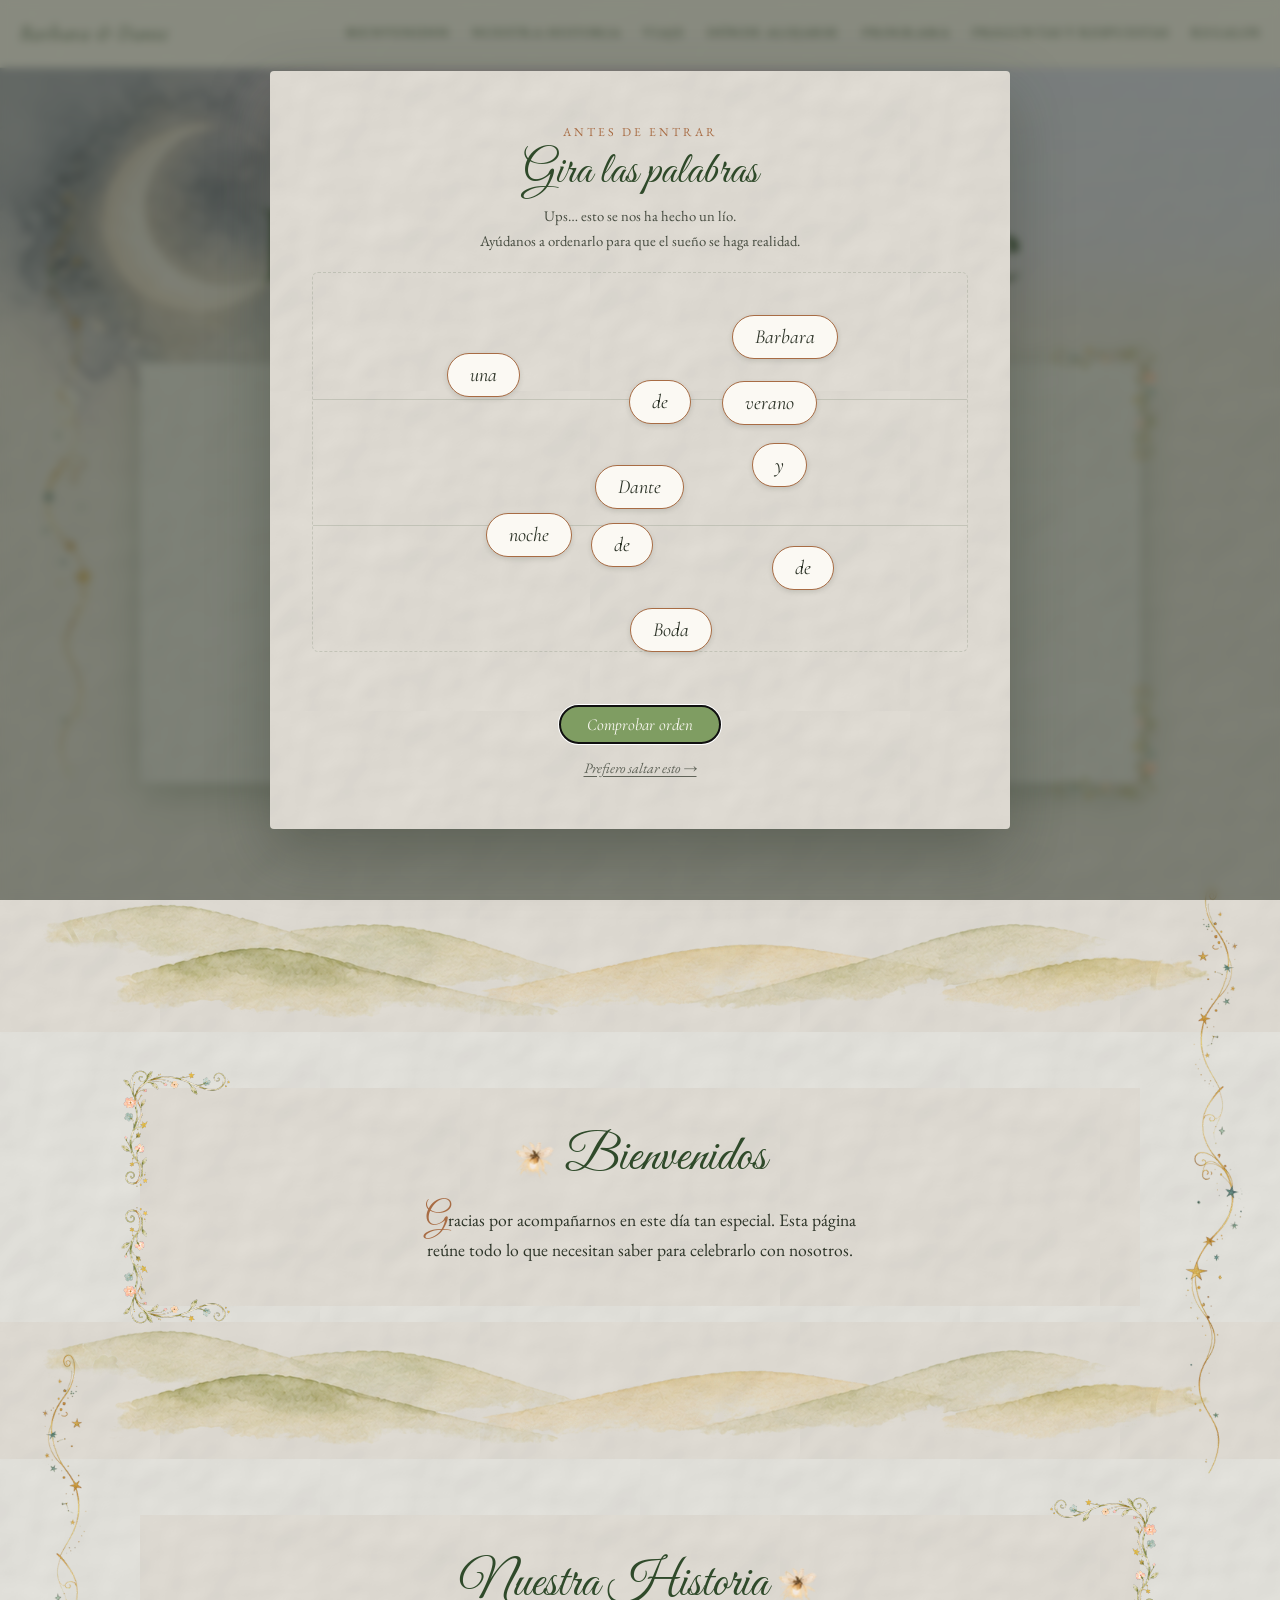
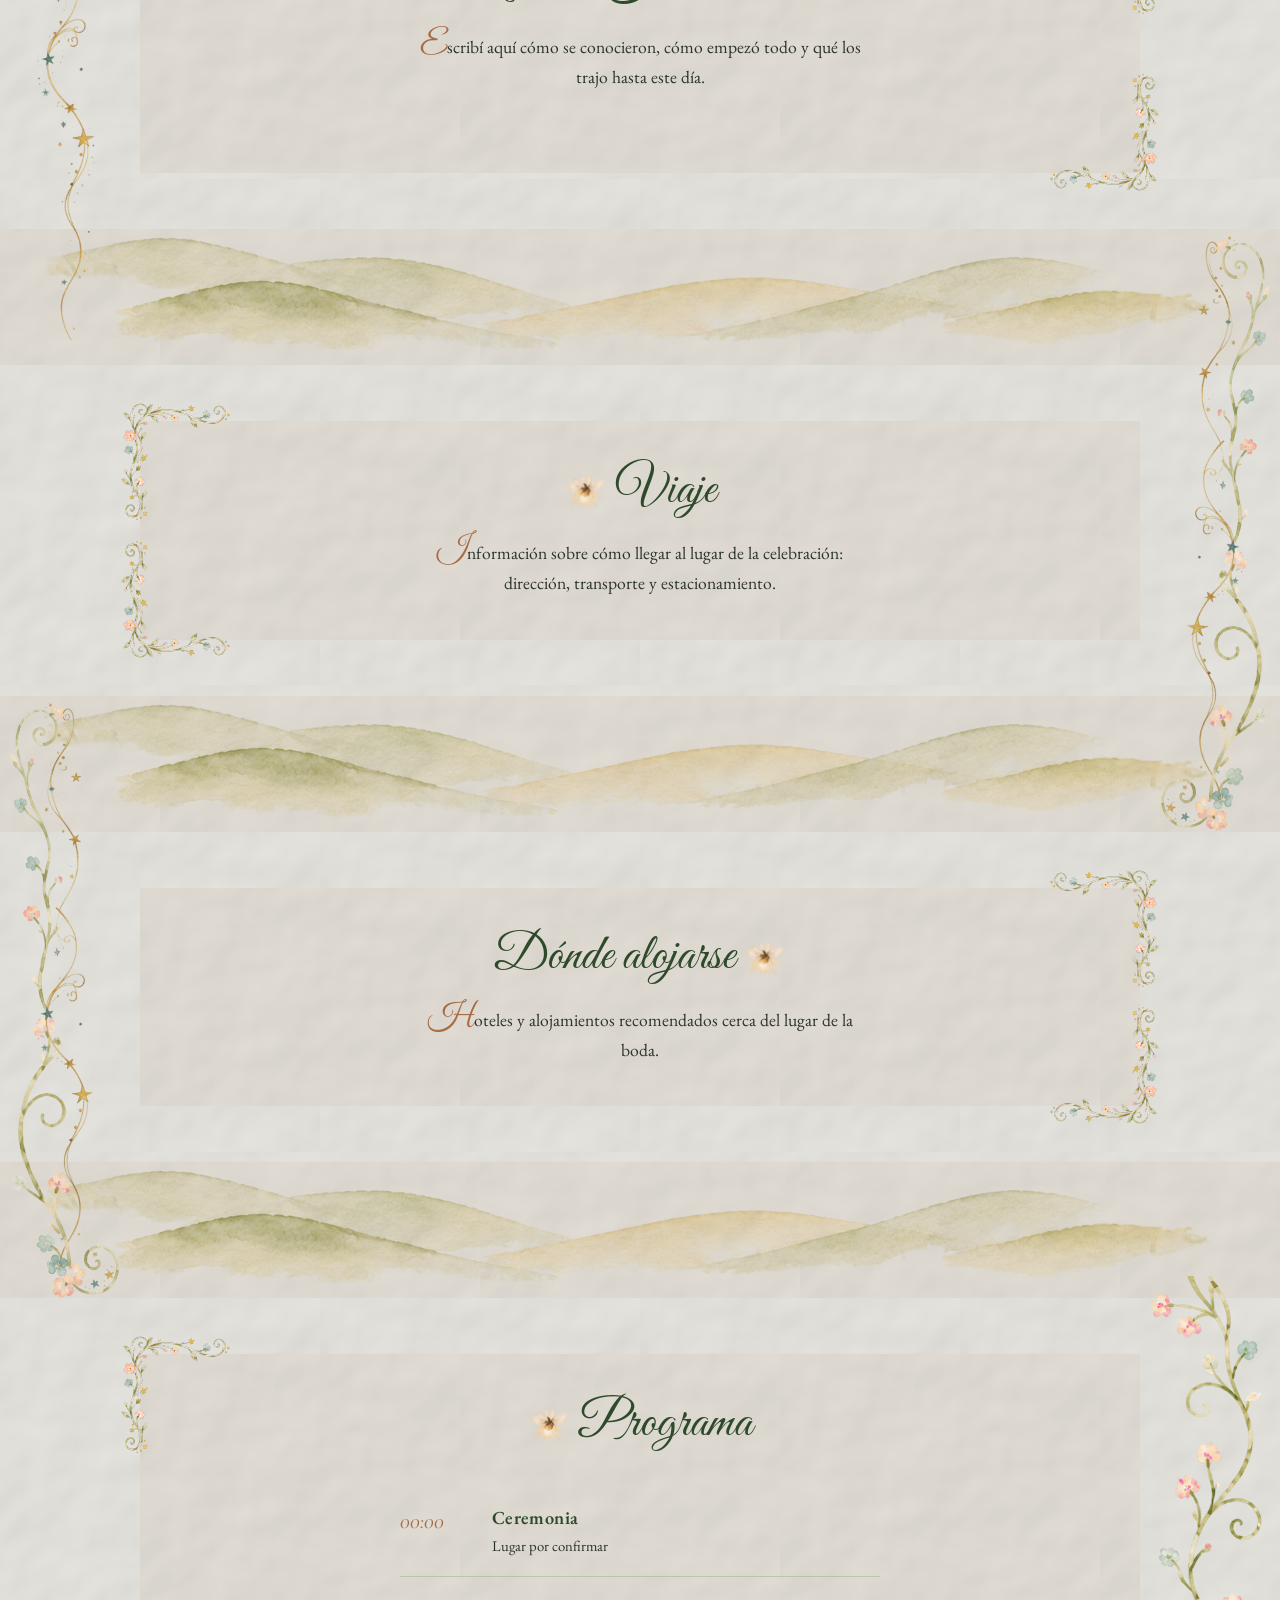
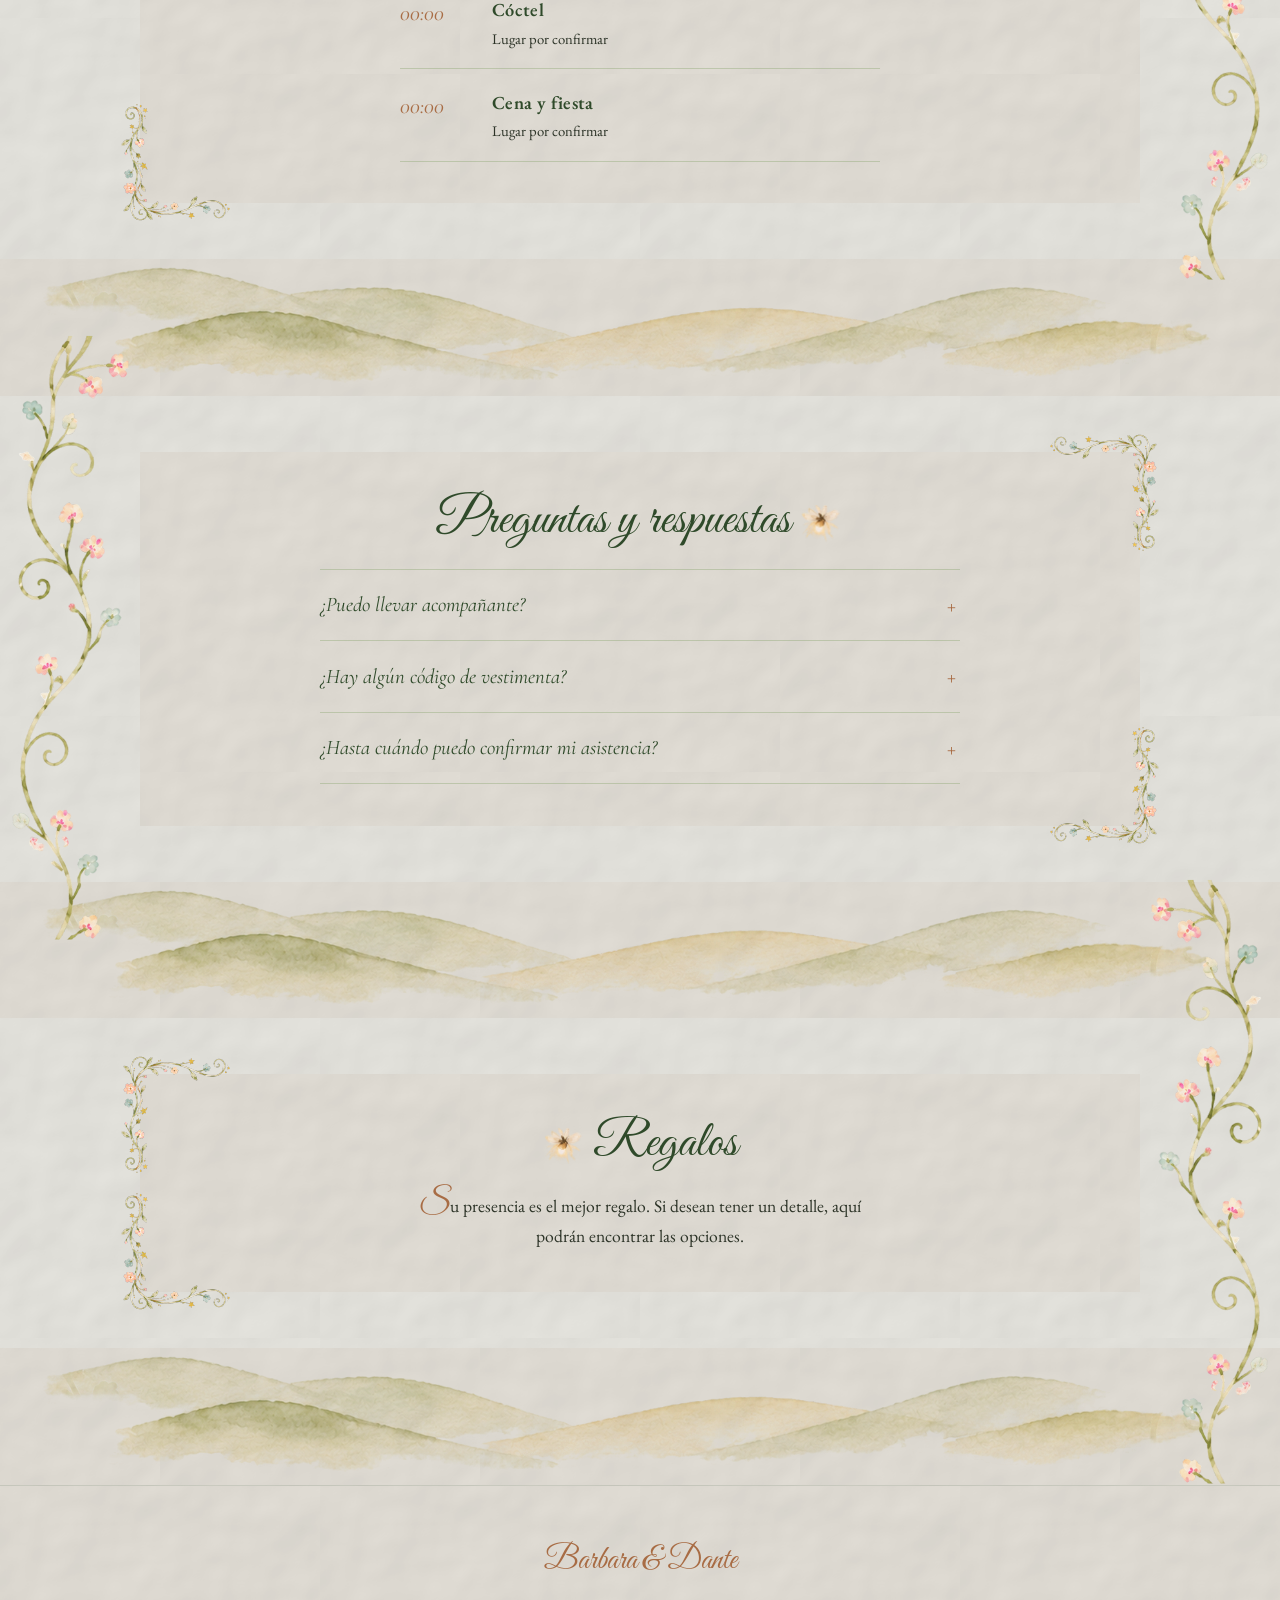
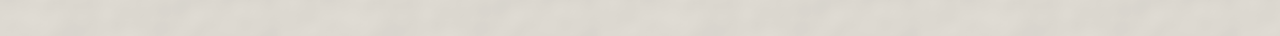
==== commit 8bb80b90: "Update index.html" ====
--- a/index.html
+++ b/index.html
@@ -15,7 +15,7 @@
 <dialog class="puzzle-gate" id="puzzleGate" aria-label="Acertijo de bienvenida">
   <div class="puzzle-card">
     <p class="puzzle-eyebrow">Antes de entrar</p>
-    <h2 class="puzzle-title">Arrastra las palabras</h2>
+    <h2 class="puzzle-title">Gira las palabras</h2>
     <p class="puzzle-hint">Ups&hellip; esto se nos ha hecho un lío.<br>Ayúdanos a ordenarlo para que el sueño se haga realidad.</p>
     <div class="puzzle-scramble" id="puzzleScramble"></div>
     <p class="puzzle-feedback" id="puzzleFeedback" aria-live="polite">&nbsp;</p>
--- a/styles.css
+++ b/styles.css
@@ -142,7 +142,7 @@
   left: 0;
   width: min(48%, 480px);
   aspect-ratio: 650 / 596;
-  background: url("img/ornaments/moon-wash.svg") center / contain no-repeat;
+  background: url("img/ornaments2/moon-wash.svg") center / contain no-repeat;
   opacity: 0.6;
   filter: saturate(0.6) sepia(5%);
   -webkit-mask-image: radial-gradient(circle at 50% 48%, black 0%, black 55%, transparent 92%);
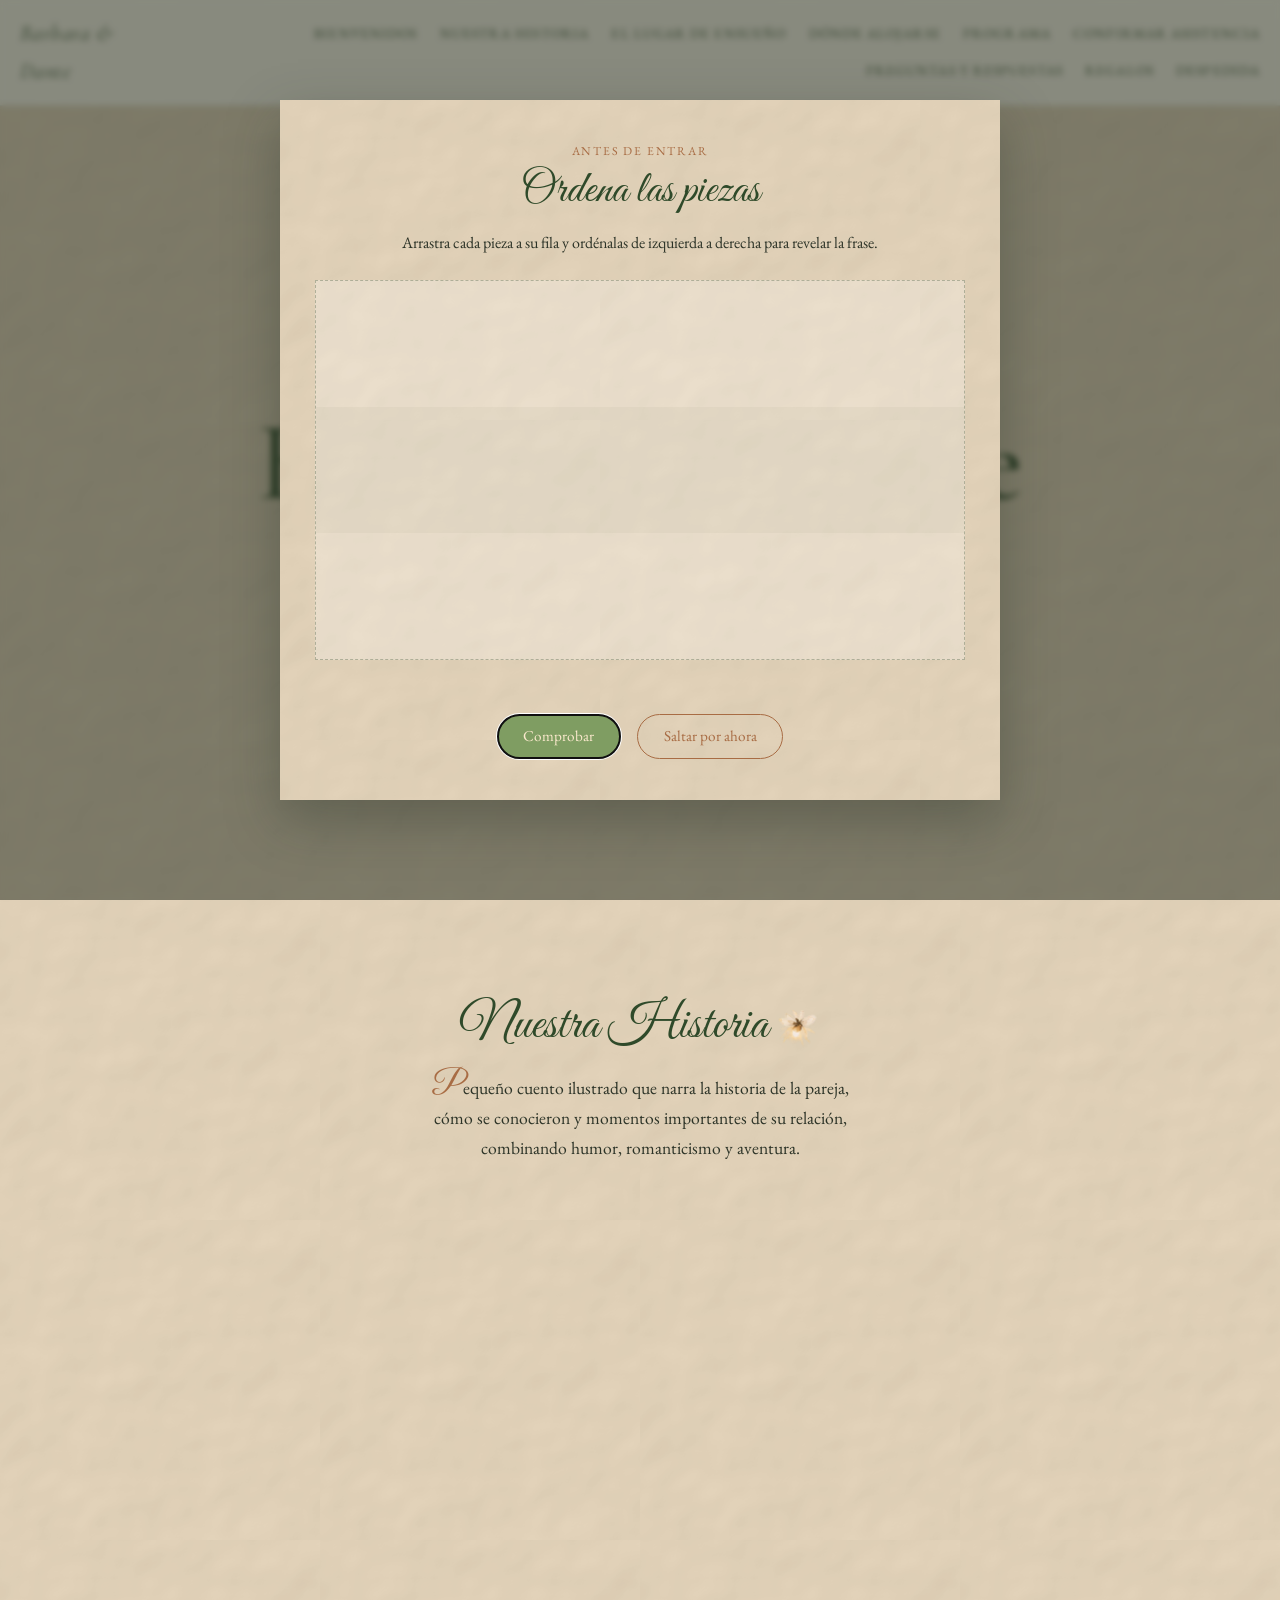
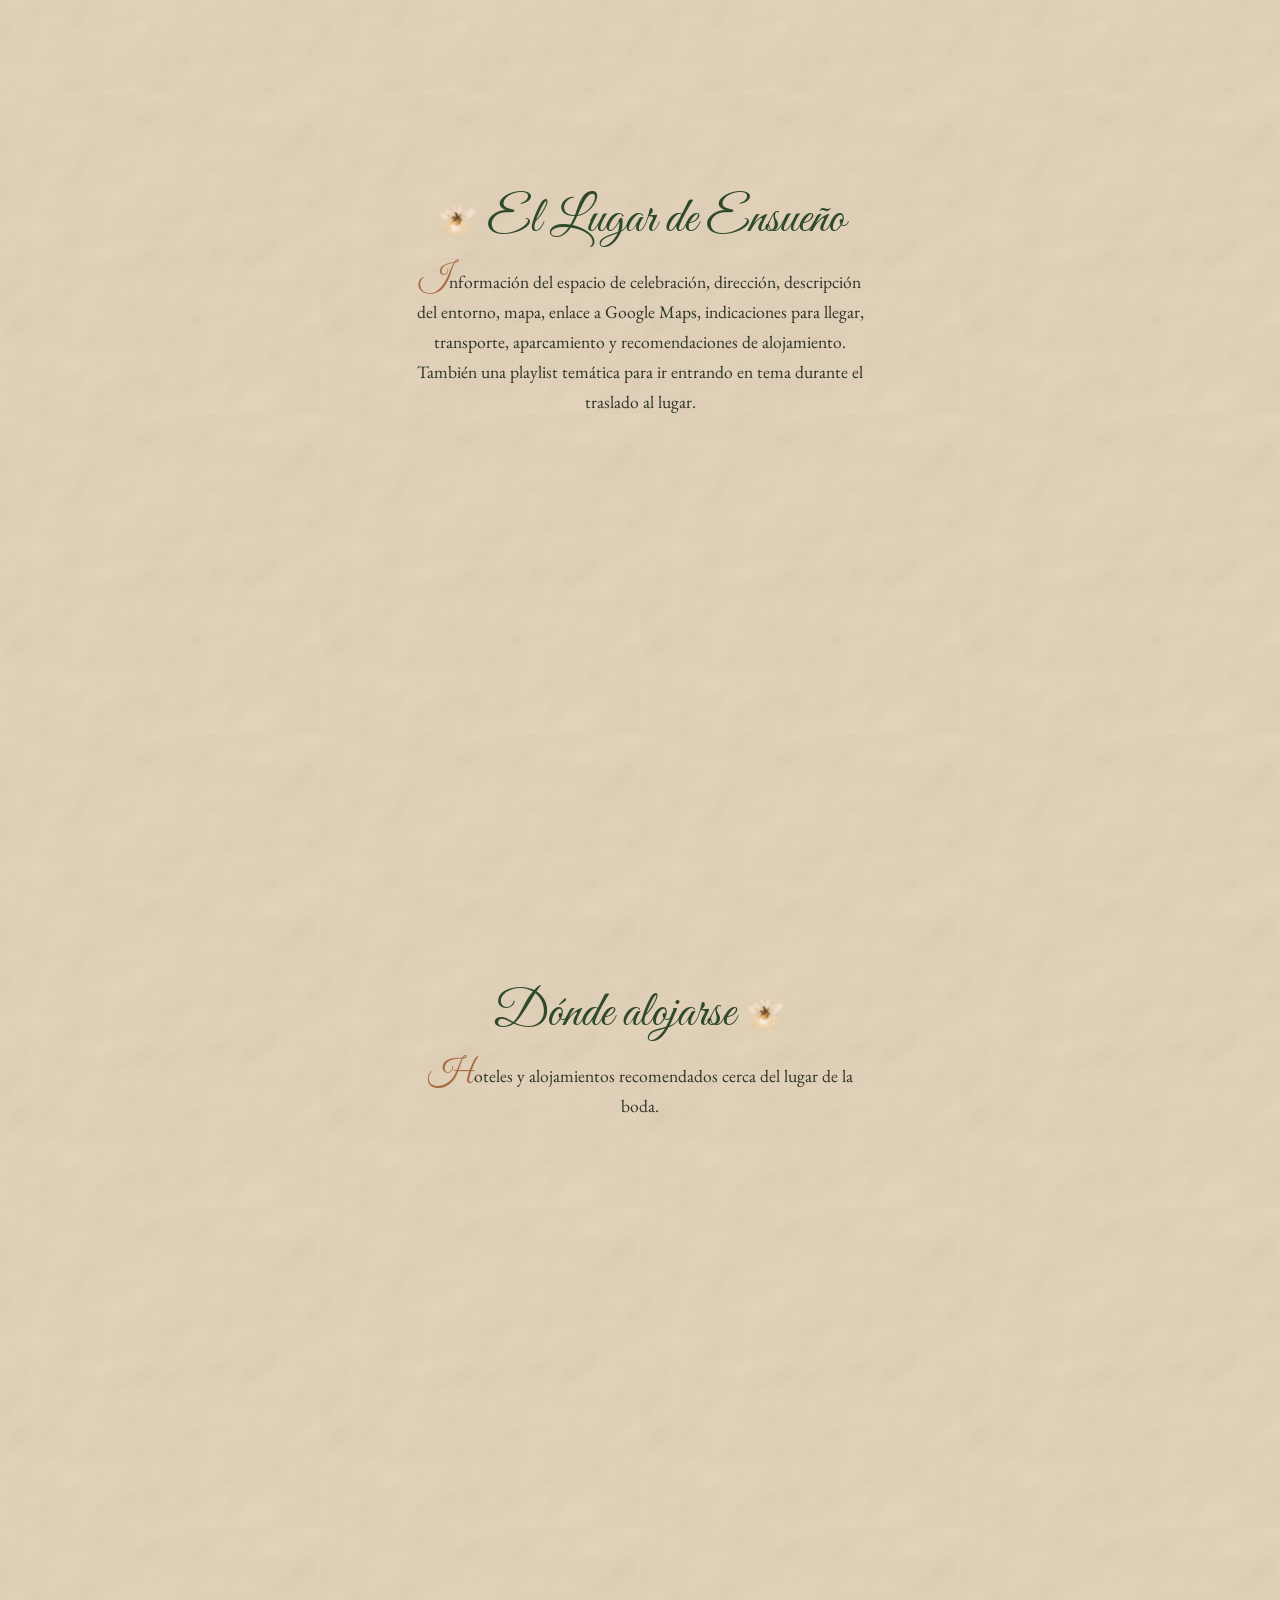
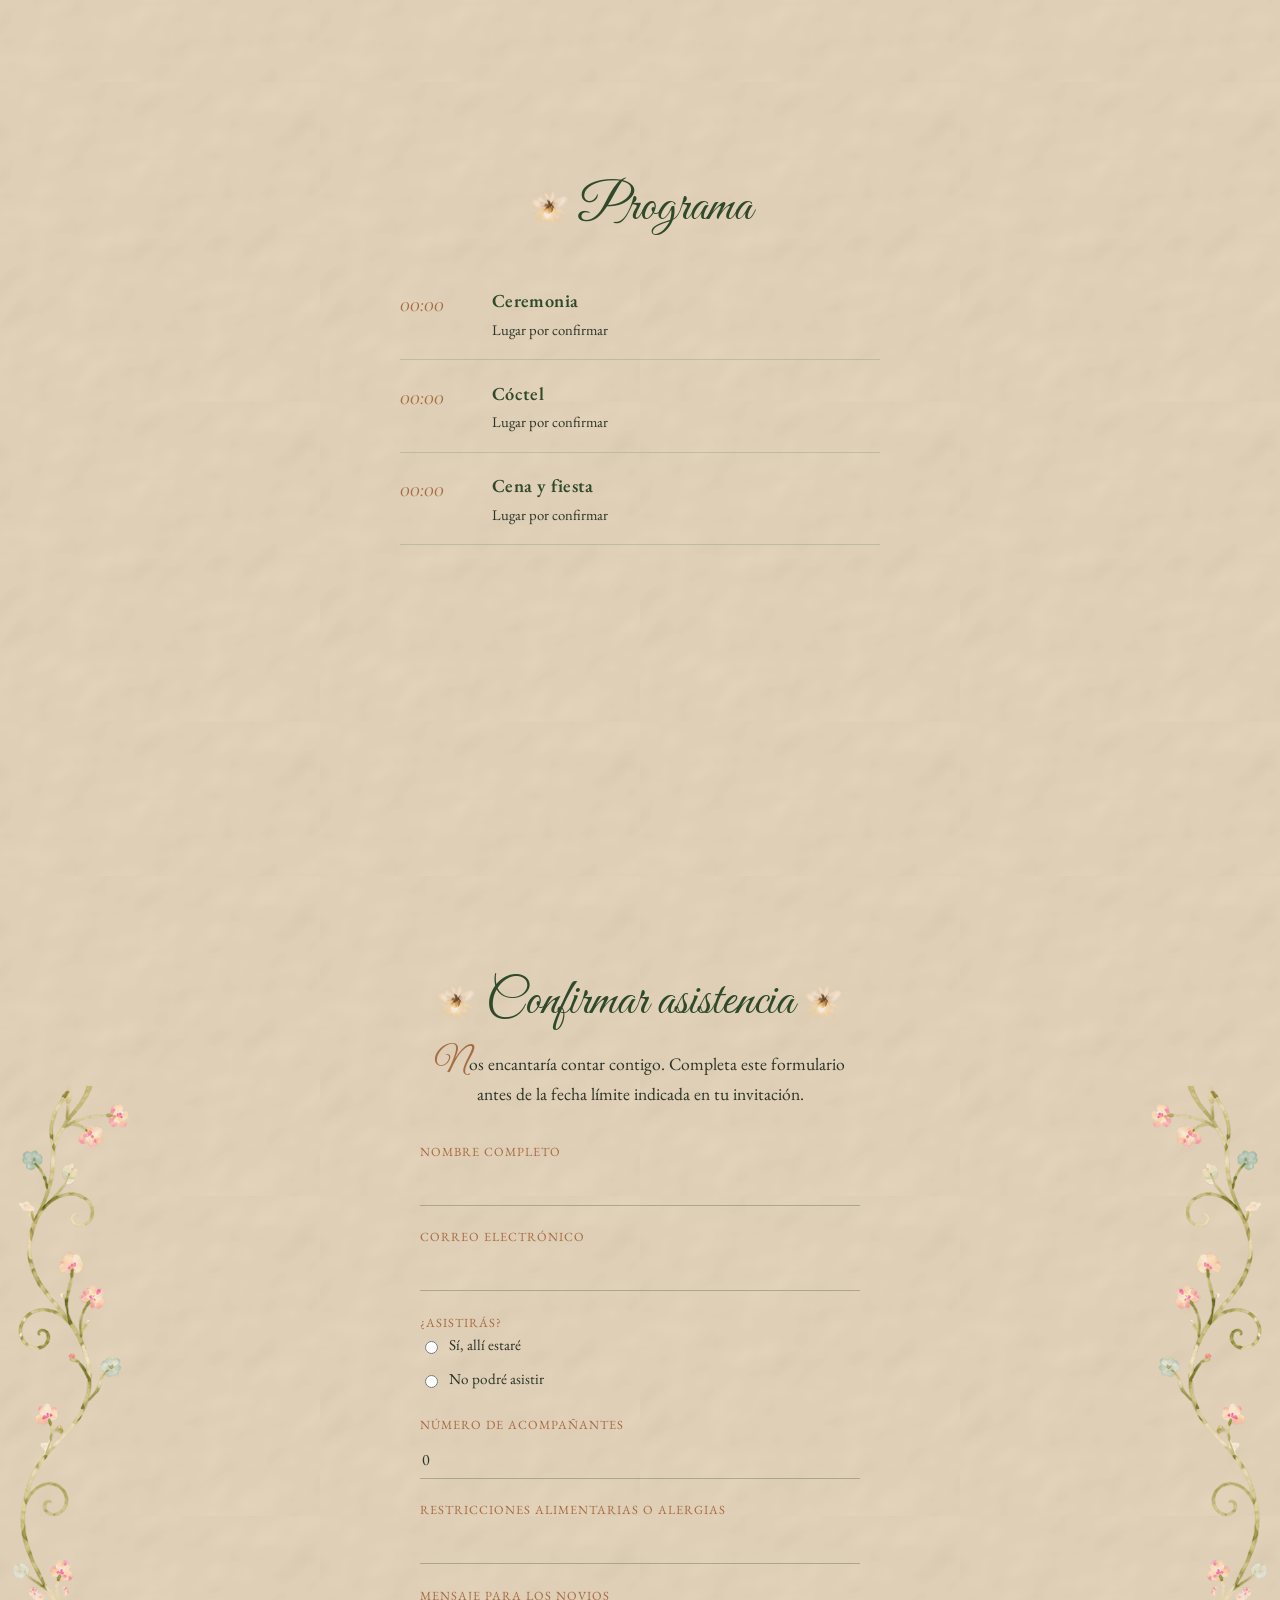
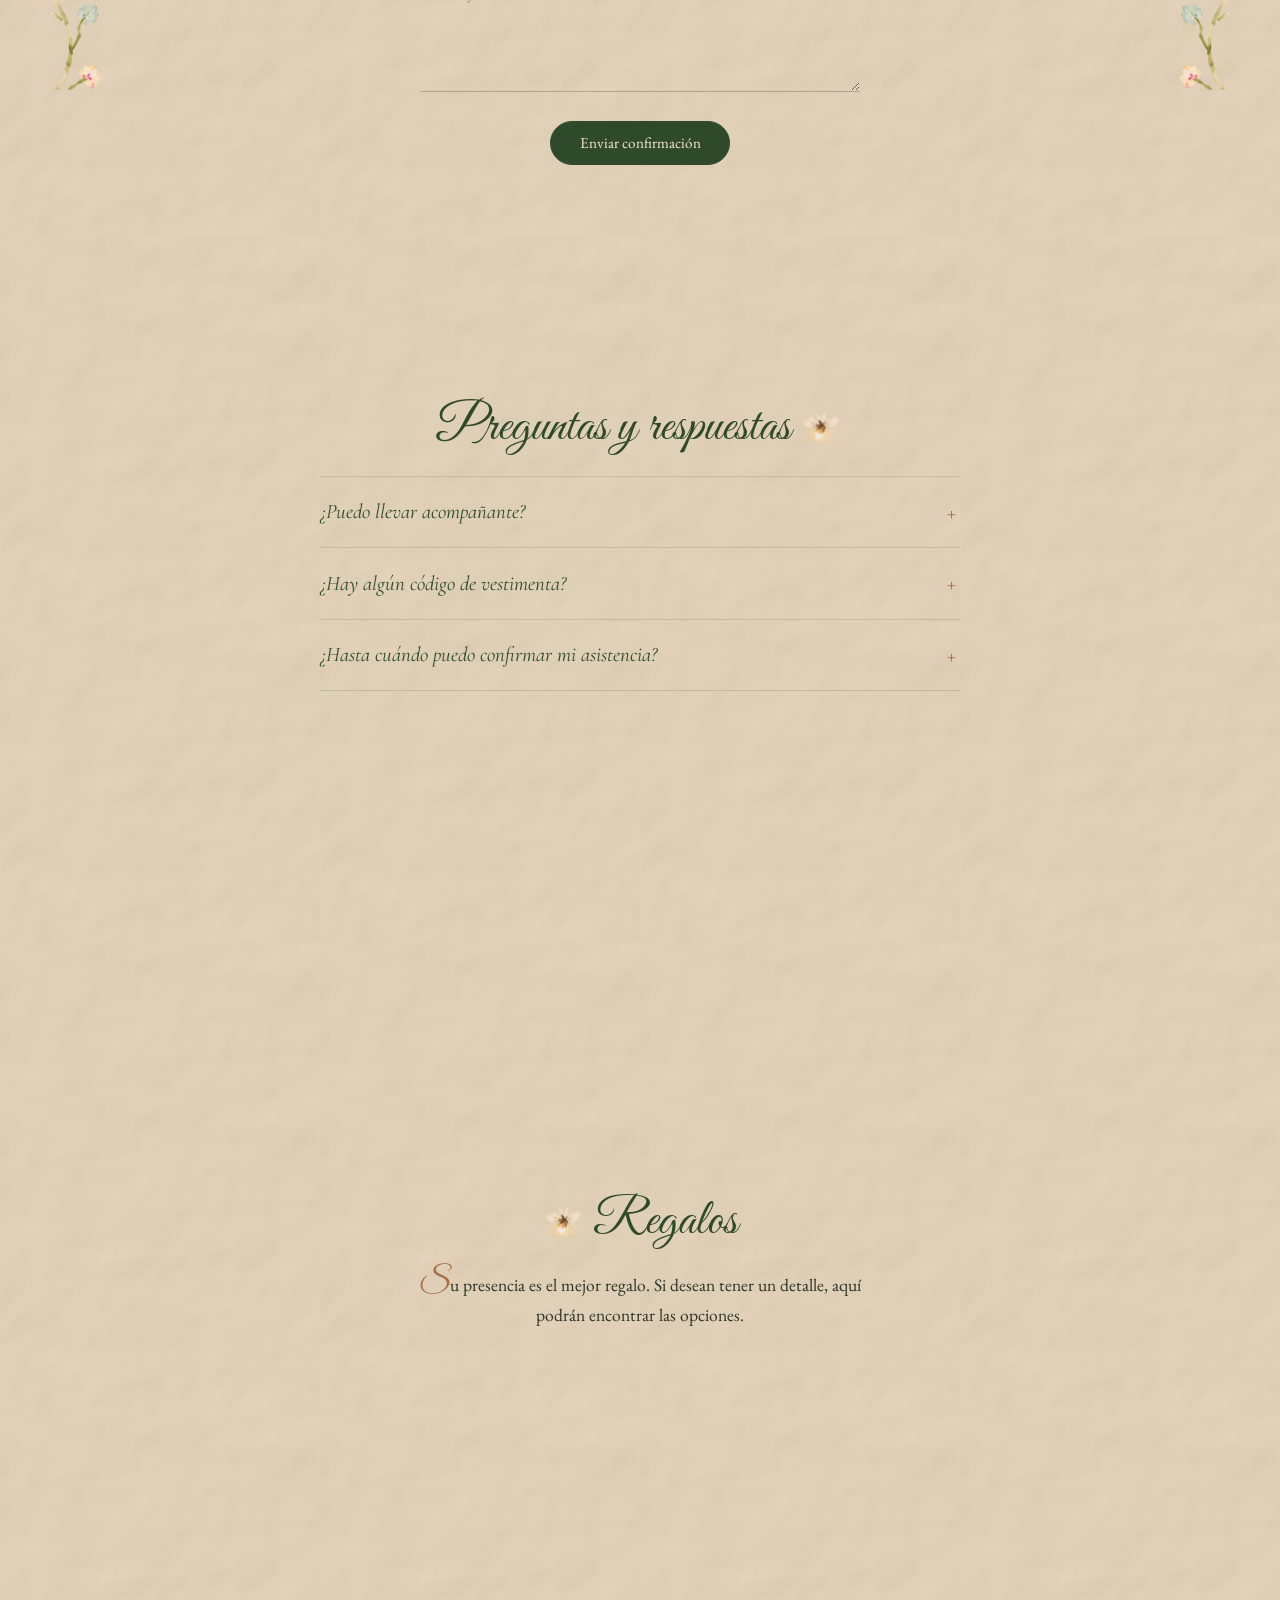
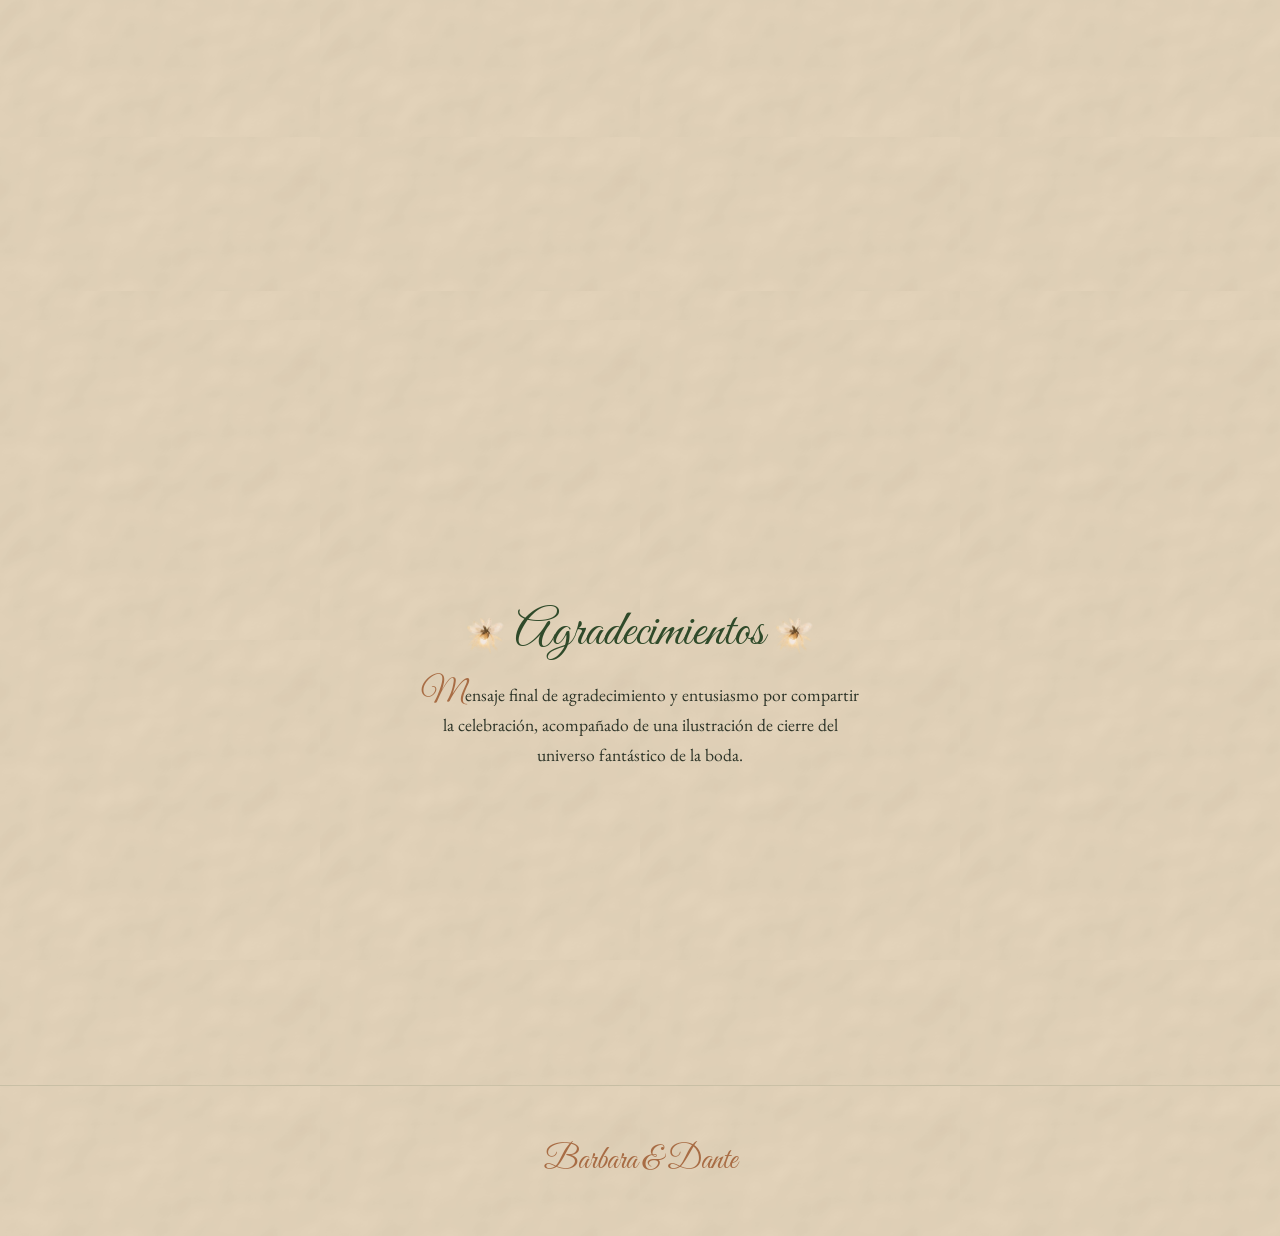
==== commit 15e3f577: "Add files via upload" ====
--- a/index.html
+++ b/index.html
@@ -15,13 +15,17 @@
 <dialog class="puzzle-gate" id="puzzleGate" aria-label="Acertijo de bienvenida">
   <div class="puzzle-card">
     <p class="puzzle-eyebrow">Antes de entrar</p>
-    <h2 class="puzzle-title">Gira las palabras</h2>
-    <p class="puzzle-hint">Ups&hellip; esto se nos ha hecho un lío.<br>Ayúdanos a ordenarlo para que el sueño se haga realidad.</p>
-    <div class="puzzle-scramble" id="puzzleScramble"></div>
-    <p class="puzzle-feedback" id="puzzleFeedback" aria-live="polite">&nbsp;</p>
+    <h2 class="puzzle-title">Ordena las piezas</h2>
+    <p class="puzzle-hint">Arrastra cada pieza a su fila y ordénalas de izquierda a derecha para revelar la frase.</p>
+    <div class="puzzle-scramble" id="puzzleScramble">
+      <div class="puzzle-row-guide" data-row="1"></div>
+      <div class="puzzle-row-guide" data-row="2"></div>
+      <div class="puzzle-row-guide" data-row="3"></div>
+    </div>
+    <p class="puzzle-feedback" id="puzzleFeedback" aria-live="polite"></p>
     <div class="puzzle-actions">
-      <button class="puzzle-check" id="puzzleCheck" type="button">Comprobar orden</button>
-      <button class="puzzle-skip" id="puzzleSkip" type="button">Prefiero saltar esto &rarr;</button>
+      <button class="puzzle-check" id="puzzleCheck" type="button">Comprobar</button>
+      <button class="puzzle-skip" id="puzzleSkip" type="button">Saltar por ahora</button>
     </div>
   </div>
 </dialog>
@@ -45,22 +49,29 @@
   <nav id="menu" class="site-nav" aria-label="Secciones">
     <a href="#bienvenidos">Bienvenidos</a>
     <a href="#historia">Nuestra Historia</a>
-    <a href="#viaje">Viaje</a>
+    <a href="#viaje">El Lugar de Ensueño</a>
     <a href="#alojarse">Dónde alojarse</a>
     <a href="#programa">Programa</a>
+    <a href="#rsvp">Confirmar asistencia</a>
     <a href="#preguntas">Preguntas y respuestas</a>
     <a href="#regalos">Regalos</a>
+    <a href="#despedida">Despedida</a>
   </nav>
 </header>
 
 <section class="hero" id="bienvenidos">
-  <img class="accent accent-left" src="img/ornaments2/starryvines.svg" alt="" aria-hidden="true">
+  <picture>
+    <source media="(max-width: 560px)" srcset="img/ornaments/Presentacion%20left%20mobile.svg">
+    <img class="accent accent-left" src="img/ornaments/Presentacion left.svg" alt="" aria-hidden="true">
+  </picture>
+  <img class="accent accent-right" src="img/ornaments/Presentacion right.svg" alt="" aria-hidden="true">
   <div class="hero-inner">
     <h1>Barbara <span class="amp">&amp;</span> Dante</h1>
    
-    <div class="photo-frame"> <p class="hero-tagline">¡Nos casamos!</p>
-    <p class="hero-date" data-wedding-date>Fecha por confirmar</p>
-    <p class="hero-place">Lugar por confirmar</p></div>
+   <div class="card">
+    <h2>Bienvenidos</h2>
+    <p>Gracias por acompañarnos en este día tan especial. Esta página reúne todo lo que necesitan saber para celebrarlo con nosotros.</p>
+  </div>
     <div class="countdown" data-countdown data-date="" hidden>
       <div><span data-days>--</span><small>días</small></div>
       <div><span data-hours>--</span><small>horas</small></div>
@@ -69,36 +80,21 @@
   </div>
 </section>
 
-<div class="divider" aria-hidden="true"></div>
-
-<section class="frame" id="historia-intro">
-  <div class="card">
-    <h2>Bienvenidos</h2>
-    <p>Gracias por acompañarnos en este día tan especial. Esta página reúne todo lo que necesitan saber para celebrarlo con nosotros.</p>
-  </div>
-</section>
-
-<div class="divider" aria-hidden="true"></div>
-
 <section class="frame" id="historia">
   <div class="card">
     <h2>Nuestra Historia</h2>
-    <p>Escribí aquí cómo se conocieron, cómo empezó todo y qué los trajo hasta este día.</p>
+    <p>Pequeño cuento ilustrado que narra la historia de la pareja, cómo se conocieron y momentos importantes de su relación, combinando humor, romanticismo y aventura.</p>
 
   <div class="gallery" role="list"></div>
   </div>
 </section>
 
-<div class="divider" aria-hidden="true"></div>
-
 <section class="frame" id="viaje">
   <div class="card">
-    <h2>Viaje</h2>
-    <p>Información sobre cómo llegar al lugar de la celebración: dirección, transporte y estacionamiento.</p>
-  </div>
-</section>
-
-<div class="divider" aria-hidden="true"></div>
+    <h2>El Lugar de Ensueño</h2>
+    <p>Información del espacio de celebración, dirección, descripción del entorno, mapa, enlace a Google Maps, indicaciones para llegar, transporte, aparcamiento y recomendaciones de alojamiento. También una playlist temática para ir entrando en tema durante el traslado al lugar.</p>
+  </div>
+</section>
 
 <section class="frame" id="alojarse">
   <div class="card">
@@ -106,8 +102,6 @@
     <p>Hoteles y alojamientos recomendados cerca del lugar de la boda.</p>
   </div>
 </section>
-
-<div class="divider" aria-hidden="true"></div>
 
 <section class="frame" id="programa">
   <div class="card">
@@ -120,7 +114,41 @@
   </div>
 </section>
 
-<div class="divider" aria-hidden="true"></div>
+<section class="frame" id="rsvp">
+  <div class="card">
+    <h2>Confirmar asistencia</h2>
+    <p>Nos encantaría contar contigo. Completa este formulario antes de la fecha límite indicada en tu invitación.</p>
+    <form class="rsvp-form" id="rsvpForm">
+      <label>
+        <span>Nombre completo</span>
+        <input type="text" name="nombre" required>
+      </label>
+      <label>
+        <span>Correo electrónico</span>
+        <input type="email" name="email">
+      </label>
+      <fieldset class="rsvp-attending">
+        <legend>¿Asistirás?</legend>
+        <label class="rsvp-radio"><input type="radio" name="asistencia" value="Sí" required> Sí, allí estaré</label>
+        <label class="rsvp-radio"><input type="radio" name="asistencia" value="No" required> No podré asistir</label>
+      </fieldset>
+      <label>
+        <span>Número de acompañantes</span>
+        <input type="number" name="acompanantes" min="0" value="0">
+      </label>
+      <label>
+        <span>Restricciones alimentarias o alergias</span>
+        <input type="text" name="dieta">
+      </label>
+      <label>
+        <span>Mensaje para los novios</span>
+        <textarea name="mensaje" rows="3"></textarea>
+      </label>
+      <button class="rsvp-submit" type="submit">Enviar confirmación</button>
+      <p class="rsvp-feedback" id="rsvpFeedback" aria-live="polite"></p>
+    </form>
+  </div>
+</section>
 
 <section class="frame" id="preguntas">
   <div class="card">
@@ -140,8 +168,6 @@
   </div>
 </section>
 
-<div class="divider" aria-hidden="true"></div>
-
 <section class="frame" id="regalos">
   <div class="card">
     <h2>Regalos</h2>
@@ -149,7 +175,16 @@
   </div>
 </section>
 
-<div class="divider" aria-hidden="true"></div>
+<section class="despedida-frame" id="despedida">
+  <img class="despedida-edge despedida-top" src="img/ornaments/despedida top.svg" alt="" aria-hidden="true">
+  <img class="despedida-edge despedida-bottom" src="img/ornaments/despedida bottom.svg" alt="" aria-hidden="true">
+  <img class="despedida-edge despedida-left" src="img/ornaments/despedida left.svg" alt="" aria-hidden="true">
+  <img class="despedida-edge despedida-right" src="img/ornaments/despedida right.svg" alt="" aria-hidden="true">
+  <div class="card">
+    <h2>Agradecimientos</h2>
+    <p>Mensaje final de agradecimiento y entusiasmo por compartir la celebración, acompañado de una ilustración de cierre del universo fantástico de la boda.</p>
+  </div>
+</section>
 
 <footer class="site-footer">
   <p>Barbara &amp; Dante</p>
--- a/styles.css
+++ b/styles.css
@@ -1,15 +1,16 @@
 :root {
+  --header-h: 72px;
   --sage: #a9c58a;
   --sage-deep: #7f9d62;
   --forest: #2f4a2a;
-  --cream: #f7f3ea;
-  --paper: #fbf9f3;
+  --cream: #fbe9cd;
   --bark: #a86c44;
   --ink: #2c3327;
   --serif: "Cormorant Garamond", "EB Garamond", Georgia, serif;
   --body: "EB Garamond", "Cormorant Garamond", Georgia, serif;
   --script: "Great Vibes", "Cormorant Garamond", cursive;
   --grain: url("data:image/svg+xml,%3Csvg xmlns=%22http://www.w3.org/2000/svg%22 width=%22320%22 height=%22320%22%3E%3Cfilter id=%22p%22%3E%3CfeTurbulence type=%22fractalNoise%22 baseFrequency=%220.012%22 numOctaves=%223%22 seed=%227%22 stitchTiles=%22stitch%22 result=%22n%22/%3E%3CfeDiffuseLighting in=%22n%22 surfaceScale=%221.4%22 diffuseConstant=%221%22 lighting-color=%22%23fff%22 result=%22l%22%3E%3CfeDistantLight azimuth=%2255%22 elevation=%2250%22/%3E%3C/feDiffuseLighting%3E%3C/filter%3E%3Crect width=%22100%25%22 height=%22100%25%22 filter=%22url(%23p)%22/%3E%3C/svg%3E");
+  --grain2: url("data:image/svg+xml,%3Csvg xmlns=%22http://www.w3.org/2000/svg%22 width=%22320%22 height=%22320%22%3E%3Cfilter id=%22p2%22%3E%3CfeTurbulence type=%22fractalNoise%22 baseFrequency=%220.012%22 numOctaves=%223%22 seed=%227%22 stitchTiles=%22stitch%22 result=%22n%22/%3E%3CfeDiffuseLighting in=%22n%22 surfaceScale=%221.4%22 diffuseConstant=%221%22 lighting-color=%22%23fff%22 result=%22l%22%3E%3CfeDistantLight azimuth=%2255%22 elevation=%2250%22/%3E%3C/feDiffuseLighting%3E%3CfeComponentTransfer in=%22l%22%3E%3CfeFuncR type=%22gamma%22 amplitude=%221%22 exponent=%220.6%22 offset=%220%22/%3E%3CfeFuncG type=%22gamma%22 amplitude=%221%22 exponent=%220.6%22 offset=%220%22/%3E%3CfeFuncB type=%22gamma%22 amplitude=%221%22 exponent=%220.6%22 offset=%220%22/%3E%3C/feComponentTransfer%3E%3C/filter%3E%3Crect width=%22100%25%22 height=%22100%25%22 filter=%22url(%23p2)%22/%3E%3C/svg%3E");
 }
 
 * { box-sizing: border-box; }
@@ -22,7 +23,7 @@
   font-weight: 400;
   font-size: 1.15rem;
   color: var(--ink);
-  background-color: var(--paper);
+  background-color: var(--cream);
   background-image: var(--grain);
   background-blend-mode: multiply;
   background-size: 320px 320px;
@@ -110,7 +111,7 @@
     flex-direction: column;
     gap: 0;
     padding: 0.5rem 1.25rem 1rem;
-    background: var(--paper);
+    background: var(--cream);
     border-bottom: 1px solid rgba(47, 74, 42, 0.12);
   }
   .site-nav a { padding: 0.7rem 0; }
@@ -120,7 +121,7 @@
 /* Hero */
 .hero {
   position: relative;
-  min-height: min(92vh, 900px);
+  min-height: calc(100vh - var(--header-h));
   display: grid;
   place-items: center;
   padding: 6rem 1.25rem;
@@ -134,52 +135,22 @@
   overflow: hidden;
 }
 
-.hero::before {
-  content: "";
-  position: absolute;
-  z-index: 1;
-  top: 0;
-  left: 0;
-  width: min(48%, 480px);
-  aspect-ratio: 650 / 596;
-  background: url("img/ornaments2/moon-wash.svg") center / contain no-repeat;
-  opacity: 0.6;
-  filter: saturate(0.6) sepia(5%);
-  -webkit-mask-image: radial-gradient(circle at 50% 48%, black 0%, black 55%, transparent 92%);
-  mask-image: radial-gradient(circle at 50% 48%, black 0%, black 55%, transparent 92%);
-  pointer-events: none;
-}
-
-.hero::after {
-  content: "";
-  position: absolute;
-  z-index: 0;
-  top: 0;
-  left: 0;
-  width: 100%;
-  height: 640px;
-  background-image: url("data:image/svg+xml,%3Csvg xmlns=%22http://www.w3.org/2000/svg%22 viewBox=%220 0 1400 640%22 preserveAspectRatio=%22none%22%3E%3Cdefs%3E%3Cfilter id=%22dustySoft%22 x=%22-60%25%22 y=%22-60%25%22 width=%22220%25%22 height=%22220%25%22%3E%3CfeGaussianBlur stdDeviation=%2240%22/%3E%3C/filter%3E%3ClinearGradient id=%22fadeV%22 x1=%220%22 y1=%220%22 x2=%220%22 y2=%221%22%3E%3Cstop offset=%220%25%22 stop-color=%22%23ffffff%22 stop-opacity=%221%22/%3E%3Cstop offset=%2245%25%22 stop-color=%22%23ffffff%22 stop-opacity=%220.6%22/%3E%3Cstop offset=%22100%25%22 stop-color=%22%23ffffff%22 stop-opacity=%220%22/%3E%3C/linearGradient%3E%3Cmask id=%22fadeMask%22%3E%3Crect width=%221400%22 height=%22640%22 fill=%22url(%23fadeV)%22/%3E%3C/mask%3E%3C/defs%3E%3Cg mask=%22url(%23fadeMask)%22 opacity=%220.8%22%3E%3Cellipse cx=%22200%22 cy=%2250%22 rx=%22500%22 ry=%22190%22 fill=%22%23989ba7%22 filter=%22url(%23dustySoft)%22/%3E%3Cellipse cx=%22760%22 cy=%2280%22 rx=%22520%22 ry=%22180%22 fill=%22%23dcc7dd%22 filter=%22url(%23dustySoft)%22/%3E%3Cellipse cx=%221260%22 cy=%2260%22 rx=%22380%22 ry=%22160%22 fill=%22%23d7d9ec%22 filter=%22url(%23dustySoft)%22/%3E%3C/g%3E%3C/svg%3E");
-  background-size: 100% 100%;
-  background-repeat: no-repeat;
-  pointer-events: none;
-}
-
-.hero-inner { position: relative; z-index: 1; width: 100%; max-width: 1200px; }
+.hero-inner { position: relative; z-index: 1; width: 100%; max-width: 1200px; margin-top: 4rem; }
 
 .accent {
   position: absolute;
   z-index: 2;
-  top: 50%;
-  width: 130px;
-  height: auto;
-  transform: translateY(-50%);
+  top: 0;
+  width: auto;
+  max-width: none;
+  height: 100%;
   pointer-events: none;
   opacity: 0.85;
 }
 
 .accent-left { left: 0; }
 
-.accent-right { right: 0; transform: translateY(-50%) scaleX(-1); }
+.accent-right { right: 0; }
 
 .eyebrow {
   margin: 0 0 0.5rem;
@@ -233,37 +204,6 @@
   min-height: 420px;
   margin: 2.5rem auto 0;
   padding: 2.4rem;
-  background-color: var(--paper);
-  background-image: var(--grain);
-  background-blend-mode: multiply;
-  background-size: 320px 320px;
-  background-repeat: repeat;
-  box-shadow: 0 14px 34px rgba(47, 74, 42, 0.25);
-}
-
-/* Only the right side carries the painted corners (the hero's vine
-   already occupies the left), straddling the frame edge like the cards. */
-.photo-frame::before,
-.photo-frame::after {
-  content: "";
-  position: absolute;
-  z-index: 2;
-  right: -20px;
-  width: 110px;
-  height: 119px;
-  background-repeat: no-repeat;
-  background-size: contain;
-  pointer-events: none;
-}
-
-.photo-frame::before {
-  top: -20px;
-  background-image: url("img/ornaments2/border2-tr.svg");
-}
-
-.photo-frame::after {
-  bottom: -20px;
-  background-image: url("img/ornaments2/border2-br.svg");
 }
 
 .hero-photo {
@@ -302,8 +242,12 @@
 /* Framed sections */
 .frame {
   position: relative;
+  min-height: calc(100vh - var(--header-h));
+  display: flex;
+  align-items: flex-start;
+  justify-content: center;
   padding: 3.5rem 1.25rem;
-  background-color: var(--paper);
+  background-color: var(--cream);
   background-image: var(--grain);
   background-blend-mode: multiply;
   background-size: 320px 320px;
@@ -332,23 +276,137 @@
    the first sections use the starry vine, the later ones vines2. */
 #historia-intro::before,
 #historia::after,
-#viaje::before,
-#alojarse::after,
-#programa::before,
+#programa::after,
 #preguntas::after,
 #regalos::before {
   content: none;
 }
 
-#historia-intro::after,
+#historia-intro::after {
+  background-image: url("img/ornaments2/starryvines.svg");
+}
+
 #historia::before {
-  background-image: url("img/ornaments2/starryvines.svg");
-}
-
-#viaje::after,
+  background-image: url("img/ornaments/Section%20left.svg");
+  top: 0;
+  height: 100%;
+  width: auto;
+  max-width: none;
+  aspect-ratio: 498 / 794.25;
+  transform: none;
+}
+
+#programa::before {
+  background-image: url("img/ornaments/section%20tree.svg");
+  top: 0;
+  height: 100%;
+  width: auto;
+  max-width: none;
+  aspect-ratio: 292.5 / 810;
+  transform: none;
+}
+
+#preguntas::before {
+  background-image: url("img/ornaments/horizontal%20forest.svg");
+  top: auto;
+  bottom: 0;
+  left: 50%;
+  width: min(900px, 92%);
+  height: auto;
+  aspect-ratio: 1050.75 / 404.25;
+  transform: translateX(-50%);
+}
+
+#regalos::after {
+  background-image: url("img/ornaments/section%20corner.svg");
+  top: 0;
+  right: 0;
+  width: 30%;
+  aspect-ratio: 635.25 / 523.5;
+  transform: none;
+}
+
 #alojarse::before {
-  background-image: url("img/ornaments2/vinemid.svg");
-}
+  background-image: url("img/ornaments/corner%201.svg");
+  top: 0;
+  left: 0;
+  width: 30%;
+  aspect-ratio: 430.5 / 372;
+  transform: none;
+}
+
+#alojarse::after {
+  background-image: url("img/ornaments/flowers.svg");
+  top: auto;
+  bottom: 0;
+  right: 0;
+  transform: none;
+  height: min(50vh, 44.33vw);
+  width: auto;
+  aspect-ratio: 670.5 / 743.25;
+}
+
+/* Viaje: a flower-lined path along the bottom instead of a side vine */
+#viaje::before,
+#viaje::after {
+  top: auto;
+  bottom: 0;
+  height: auto;
+  transform: none;
+}
+
+#viaje::before {
+  left: 0;
+  width: min(480px, 42%);
+  aspect-ratio: 481.5 / 219.75;
+  background-image: url("img/ornaments/path%20left.svg");
+}
+
+#viaje::after {
+  right: 0;
+  width: min(430px, 42%);
+  aspect-ratio: 428.88 / 237;
+  background-image: url("img/ornaments/path%20right.svg");
+}
+
+/* Despedida: framed on all four sides by dedicated artwork instead of the vines */
+.despedida-frame {
+  position: relative;
+  min-height: calc(100vh - var(--header-h));
+  display: flex;
+  align-items: center;
+  justify-content: center;
+  padding: 7rem 3rem;
+}
+
+.despedida-edge {
+  position: absolute;
+  z-index: 2;
+  pointer-events: none;
+}
+
+.despedida-top,
+.despedida-bottom {
+  left: 50%;
+  width: min(900px, 92%);
+  max-width: none;
+  height: auto;
+  transform: translateX(-50%);
+}
+
+.despedida-top { top: 0; }
+.despedida-bottom { bottom: 0; }
+
+.despedida-left,
+.despedida-right {
+  top: 0;
+  height: 100%;
+  width: auto;
+  max-width: none;
+}
+
+.despedida-left { left: 0; }
+.despedida-right { right: 0; }
 
 .card {
   position: relative;
@@ -357,60 +415,6 @@
   margin: 0 auto;
   padding: 2.6rem 2.2rem;
   text-align: center;
-  background-color: var(--cream);
-  background-image: var(--grain);
-  background-blend-mode: multiply;
-  background-size: 320px 320px;
-  background-repeat: repeat;
-}
-
-/* Each card shows the painted corners only on the side opposite its
-   section's vine, so a section reads as vine on one side, border on the other.
-   The corners straddle the card edge (negative offset) so the artwork
-   covers the seam between the card and the section background. */
-.card::before,
-.card::after {
-  content: "";
-  position: absolute;
-  z-index: 2;
-  width: 110px;
-  height: 119px;
-  background-repeat: no-repeat;
-  background-size: contain;
-  pointer-events: none;
-}
-
-.card::before { top: -20px; }
-.card::after { bottom: -20px; }
-
-#historia-intro .card::before,
-#viaje .card::before,
-#programa .card::before,
-#regalos .card::before {
-  left: -20px;
-  background-image: url("img/ornaments2/border2-tl.svg");
-}
-
-#historia-intro .card::after,
-#viaje .card::after,
-#programa .card::after,
-#regalos .card::after {
-  left: -20px;
-  background-image: url("img/ornaments2/border2-bl.svg");
-}
-
-#historia .card::before,
-#alojarse .card::before,
-#preguntas .card::before {
-  right: -20px;
-  background-image: url("img/ornaments2/border2-tr.svg");
-}
-
-#historia .card::after,
-#alojarse .card::after,
-#preguntas .card::after {
-  right: -20px;
-  background-image: url("img/ornaments2/border2-br.svg");
 }
 
 @media (min-width: 561px) {
@@ -568,18 +572,6 @@
 details[open] summary::after { content: "\2013"; }
 
 details p { margin: 0 0 1.2rem; color: var(--ink); }
-
-/* Section divider */
-.divider {
-  width: 100%;
-  aspect-ratio: 909.75 / 96.75;
-  background-color: var(--cream);
-  background-image: var(--grain), url("img/ornaments2/Dunes.svg");
-  background-blend-mode: multiply, normal;
-  background-position: center, center;
-  background-repeat: repeat, no-repeat;
-  background-size: 320px 320px, 100% 100%;
-}
 
 /* Footer */
 .site-footer {
@@ -636,176 +628,302 @@
   position: fixed;
   inset: 0;
   margin: auto;
-  max-width: 740px;
-  width: 94vw;
+  width: min(94vw, 720px);
+  max-width: none;
+  max-height: 90vh;
+  border: none;
+  padding: 0;
+  background: none;
+  overflow: visible;
+}
+
+.puzzle-gate::backdrop {
+  background: rgba(44, 51, 39, 0.55);
+  backdrop-filter: blur(3px);
+}
+
+.puzzle-card {
   max-height: 90vh;
   overflow-y: auto;
-  padding: 0;
-  border: none;
-  border-radius: 4px;
+  padding: 2.6rem 2.2rem;
+  text-align: center;
   background-color: var(--cream);
   background-image: var(--grain);
   background-blend-mode: multiply;
   background-size: 320px 320px;
   background-repeat: repeat;
-  box-shadow: 0 24px 60px rgba(44, 51, 39, 0.35);
-}
-
-.puzzle-gate::backdrop {
-  background: rgba(44, 51, 39, 0.55);
-  backdrop-filter: blur(4px);
-}
-
-.puzzle-card {
-  padding: 3.2rem 2.6rem;
-  text-align: center;
+  box-shadow: 0 20px 50px rgba(44, 51, 39, 0.35);
 }
 
 .puzzle-eyebrow {
   margin: 0 0 0.3rem;
   text-transform: uppercase;
-  letter-spacing: 0.25em;
+  letter-spacing: 0.15em;
   font-size: 0.75rem;
   color: var(--bark);
 }
 
 .puzzle-title {
-  margin: 0 0 0.4rem;
   font-family: var(--script);
   font-weight: 400;
+  font-size: clamp(2rem, 6vw, 2.8rem);
+  margin: 0 0 0.8rem;
   color: var(--forest);
-  font-size: clamp(2.2rem, 7vw, 2.8rem);
 }
 
 .puzzle-hint {
-  margin: 0 0 1.2rem;
-  font-size: 0.92rem;
+  margin: 0 0 1.5rem;
+  font-size: 1rem;
   color: var(--ink);
-  opacity: 0.85;
-}
-
-.puzzle-gate.puzzle-shake { animation: puzzle-shake 0.4s; }
+}
+
+.puzzle-scramble {
+  position: relative;
+  width: 100%;
+  min-height: 380px;
+  background: rgba(255, 255, 255, 0.25);
+  border: 1px dashed rgba(47, 74, 42, 0.3);
+}
+
+.puzzle-row-guide {
+  position: absolute;
+  left: 0;
+  width: 100%;
+  height: calc(100% / 3);
+  pointer-events: none;
+}
+
+.puzzle-row-guide[data-row="1"] { top: 0; }
+.puzzle-row-guide[data-row="2"] { top: calc(100% / 3); background: rgba(47, 74, 42, 0.04); }
+.puzzle-row-guide[data-row="3"] { top: calc(100% / 3 * 2); }
+
+.puzzle-tile {
+  position: absolute;
+  max-width: none;
+  touch-action: none;
+  cursor: grab;
+  user-select: none;
+  -webkit-user-drag: none;
+  z-index: 1;
+}
+
+.puzzle-tile:hover { filter: drop-shadow(0 2px 6px rgba(47, 74, 42, 0.35)); }
+
+.puzzle-tile-dragging {
+  cursor: grabbing;
+  z-index: 5;
+  filter: drop-shadow(0 6px 14px rgba(47, 74, 42, 0.45));
+}
+
+.puzzle-feedback {
+  min-height: 1.4rem;
+  margin: 1rem 0 0;
+  font-size: 1rem;
+  color: var(--bark);
+}
+
+.puzzle-feedback-success { color: var(--forest); }
+
+.puzzle-actions {
+  margin-top: 1rem;
+  display: flex;
+  justify-content: center;
+  gap: 1rem;
+  flex-wrap: wrap;
+}
+
+.puzzle-check,
+.puzzle-skip {
+  font-family: var(--body);
+  font-size: 0.95rem;
+  padding: 0.7rem 1.6rem;
+  border-radius: 999px;
+  cursor: pointer;
+}
+
+.puzzle-check {
+  border: 1px solid var(--forest);
+  background: var(--forest);
+  color: var(--cream);
+}
+
+.puzzle-check:hover,
+.puzzle-check:focus-visible { background: var(--sage-deep); border-color: var(--sage-deep); }
+
+.puzzle-skip {
+  border: 1px solid var(--bark);
+  background: none;
+  color: var(--bark);
+}
+
+.puzzle-skip:hover,
+.puzzle-skip:focus-visible { background: var(--bark); color: var(--cream); }
+
+.puzzle-gate.puzzle-shake .puzzle-card { animation: puzzle-shake 0.4s; }
 
 @keyframes puzzle-shake {
   0%, 100% { transform: translateX(0); }
-  25% { transform: translateX(-6px); }
-  75% { transform: translateX(6px); }
-}
-
-/* Scramble zone: words scattered at random positions; drag them around
-   this same space and arrange them left-to-right to spell the sentence. */
-.puzzle-scramble {
-  position: relative;
-  height: 380px;
-  margin-bottom: 0.8rem;
-  border: 1.5px dashed rgba(47, 74, 42, 0.15);
-  border-radius: 6px;
-  /* two faint guide lines hinting at the 3-row layout, without per-word boxes */
-  background-image:
-    linear-gradient(rgba(47, 74, 42, 0.15), rgba(47, 74, 42, 0.15)),
-    linear-gradient(rgba(47, 74, 42, 0.15), rgba(47, 74, 42, 0.15));
-  background-size: 100% 1px, 100% 1px;
-  background-position: 0 33.333%, 0 66.666%;
-  background-repeat: no-repeat, no-repeat;
-}
-
-.puzzle-tile {
-  position: absolute;
-  font-family: var(--serif);
-  font-style: italic;
-  font-size: 1.25rem;
-  padding: 0.45em 1.1em;
-  border-radius: 999px;
-  border: 1.5px solid var(--bark);
-  background: var(--paper);
-  color: var(--ink);
-  cursor: grab;
-  touch-action: none;
-  user-select: none;
-  white-space: nowrap;
-  box-shadow: 0 2px 5px rgba(44, 51, 39, 0.15);
-}
-
-.puzzle-tile:hover,
-.puzzle-tile:focus-visible {
-  background: var(--sage);
-}
-
-.puzzle-tile.puzzle-tile-dragging {
-  position: fixed;
-  z-index: 10000;
-  cursor: grabbing;
-  box-shadow: 0 10px 20px rgba(44, 51, 39, 0.3);
-  transition: none;
-}
-
-.puzzle-feedback {
-  min-height: 1.4rem;
-  margin: 0 0 1rem;
-  font-size: 0.9rem;
-  color: var(--bark);
-}
-
-.puzzle-feedback-success { color: var(--forest); }
-
-.puzzle-actions {
+  20% { transform: translateX(-10px); }
+  40% { transform: translateX(8px); }
+  60% { transform: translateX(-6px); }
+  80% { transform: translateX(4px); }
+}
+
+body.modal-open { overflow: hidden; }
+
+/* RSVP form */
+.rsvp-form {
   display: flex;
   flex-direction: column;
+  gap: 1.3rem;
+  max-width: 440px;
+  margin: 2rem auto 0;
+  text-align: left;
+}
+
+.rsvp-form label {
+  display: flex;
+  flex-direction: column;
+  gap: 0.35rem;
+  font-size: 0.95rem;
+  color: var(--ink);
+}
+
+.rsvp-form span {
+  font-size: 0.78rem;
+  text-transform: uppercase;
+  letter-spacing: 0.08em;
+  color: var(--bark);
+}
+
+.rsvp-form input[type="text"],
+.rsvp-form input[type="email"],
+.rsvp-form input[type="number"],
+.rsvp-form textarea {
+  font-family: var(--body);
+  font-size: 1rem;
+  padding: 0.5rem 0.1rem;
+  border: none;
+  border-bottom: 1px solid rgba(47, 74, 42, 0.3);
+  background: transparent;
+  color: var(--ink);
+  resize: vertical;
+}
+
+.rsvp-form input:focus-visible,
+.rsvp-form textarea:focus-visible {
+  outline: none;
+  border-bottom-color: var(--bark);
+}
+
+.rsvp-attending {
+  border: none;
+  padding: 0;
+  margin: 0;
+  display: flex;
+  flex-direction: column;
+  gap: 0.5rem;
+}
+
+.rsvp-attending legend {
+  padding: 0;
+  font-size: 0.78rem;
+  text-transform: uppercase;
+  letter-spacing: 0.08em;
+  color: var(--bark);
+}
+
+.rsvp-radio {
+  flex-direction: row !important;
   align-items: center;
-  gap: 0.7rem;
-}
-
-.puzzle-check {
-  font-family: var(--serif);
-  font-style: italic;
-  font-size: 1.05rem;
-  padding: 0.5em 1.6em;
+  gap: 0.5rem !important;
+  font-size: 1rem;
+}
+
+.rsvp-submit {
+  align-self: center;
+  margin-top: 0.5rem;
+  font-family: var(--body);
+  font-size: 0.95rem;
+  padding: 0.7rem 1.8rem;
   border-radius: 999px;
-  border: 1.5px solid var(--forest);
+  border: 1px solid var(--forest);
   background: var(--forest);
-  color: var(--paper);
+  color: var(--cream);
   cursor: pointer;
-  transition: background 0.15s, transform 0.15s;
-}
-
-.puzzle-check:hover,
-.puzzle-check:focus-visible {
-  background: var(--sage-deep);
-  border-color: var(--sage-deep);
-  transform: translateY(-1px);
-}
-
-.puzzle-skip {
-  background: none;
-  border: none;
-  font-family: var(--body);
-  font-style: italic;
-  font-size: 0.9rem;
-  color: var(--ink);
-  opacity: 0.7;
-  cursor: pointer;
-  text-decoration: underline;
-  text-underline-offset: 3px;
-}
-
-.puzzle-skip:hover,
-.puzzle-skip:focus-visible { opacity: 1; }
-
-body.modal-open { overflow: hidden; }
+}
+
+.rsvp-submit:hover,
+.rsvp-submit:focus-visible { background: var(--sage-deep); border-color: var(--sage-deep); }
+
+.rsvp-submit:disabled {
+  opacity: 0.6;
+  cursor: default;
+}
+
+.rsvp-feedback {
+  min-height: 1.2rem;
+  margin: 0.4rem 0 0;
+  text-align: center;
+  font-size: 0.95rem;
+  color: var(--bark);
+}
+
+.rsvp-feedback-success { color: var(--forest); }
 
 @media (max-width: 860px) {
-  .frame::before, .frame::after { display: none; }
+  /* Instead of hiding the ornaments outright, shrink each one to ~20% of
+     its desktop size, still flush against the edge it's anchored to. They
+     stay fully intact (background: center / contain just scales the whole
+     artwork down) instead of being cropped to a random, possibly-blank
+     sliver, and .frame clips anything that still pokes out. */
+  .frame { overflow: hidden; }
+
+  .frame::before,
+  .frame::after { width: 32px; }
+
+  /* These three are height-driven on desktop (a full-height side vine, a
+     half-viewport flower spray) — keep that height as-is so they stay the
+     same proportion of the section, just narrow the width and crop to fill
+     it instead of shrinking the whole image into empty space. */
+  #historia::before,
+  #programa::before,
+  #alojarse::after {
+    width: 72px;
+    background-size: cover;
+  }
+
+  #preguntas::before { width: 32vw; }
+
+  #regalos::after,
+  #alojarse::before { width: 40%; }
+
+  #viaje::before,
+  #viaje::after { width: 20%; }
+
+  /* Despedida's left/right artwork is full-height with no aspect-ratio cap,
+     so on a tall mobile section it stretches to 200px+ a side and overlaps
+     the card. Keep the full height (it still wraps the content top to
+     bottom) but narrow the width and crop with object-fit so it retreats
+     toward the screen edges instead of crowding the center. */
+  .despedida-left,
+  .despedida-right {
+    width: 48px;
+    object-fit: cover;
+  }
 }
 
 @media (max-width: 560px) {
-  .accent { display: none; }
-  .card { padding: 2.2rem 1.25rem; outline-offset: 5px; }
+  .accent-left { left: -57.45%; }
+  .accent-right { display: none; }
+  .card { padding: 2.2rem 1.25rem; }
   .frame { padding: 2.5rem 1.25rem; }
   .hero { padding: 5rem 1.25rem; }
+  .despedida-frame { padding: 4rem 1.5rem; }
+  .despedida-left, .despedida-right { height: 55%; top:13% }
+  .puzzle-card { padding: 2.2rem 1.25rem; }
+  .puzzle-scramble { min-height: 320px; }
   .countdown { gap: 0.8rem; }
   .countdown span { font-size: 2rem; }
   .countdown div { min-width: 3.6rem; }
-  .puzzle-card { padding: 2.2rem 1.5rem; }
-  .puzzle-tile { font-size: 1.05rem; padding: 0.4em 0.85em; }
-  .puzzle-scramble { height: 420px; }
-}
+}
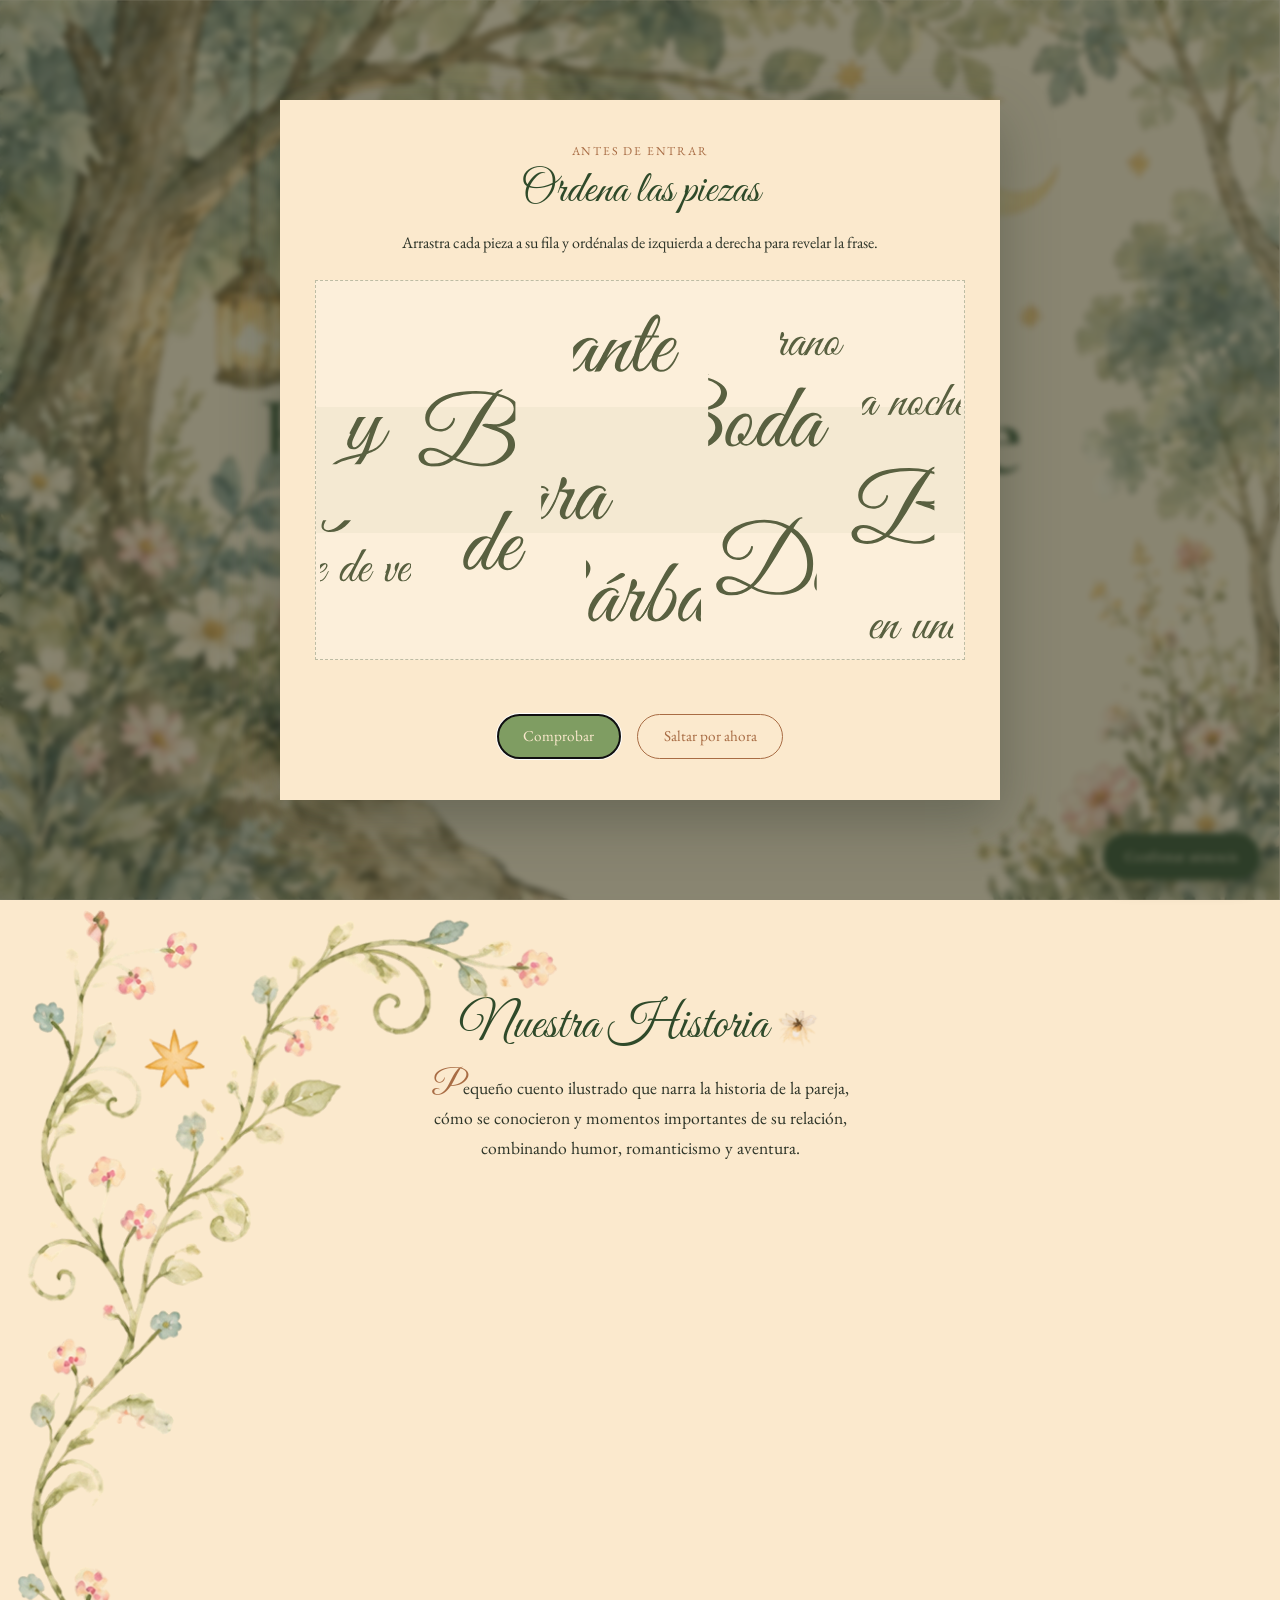
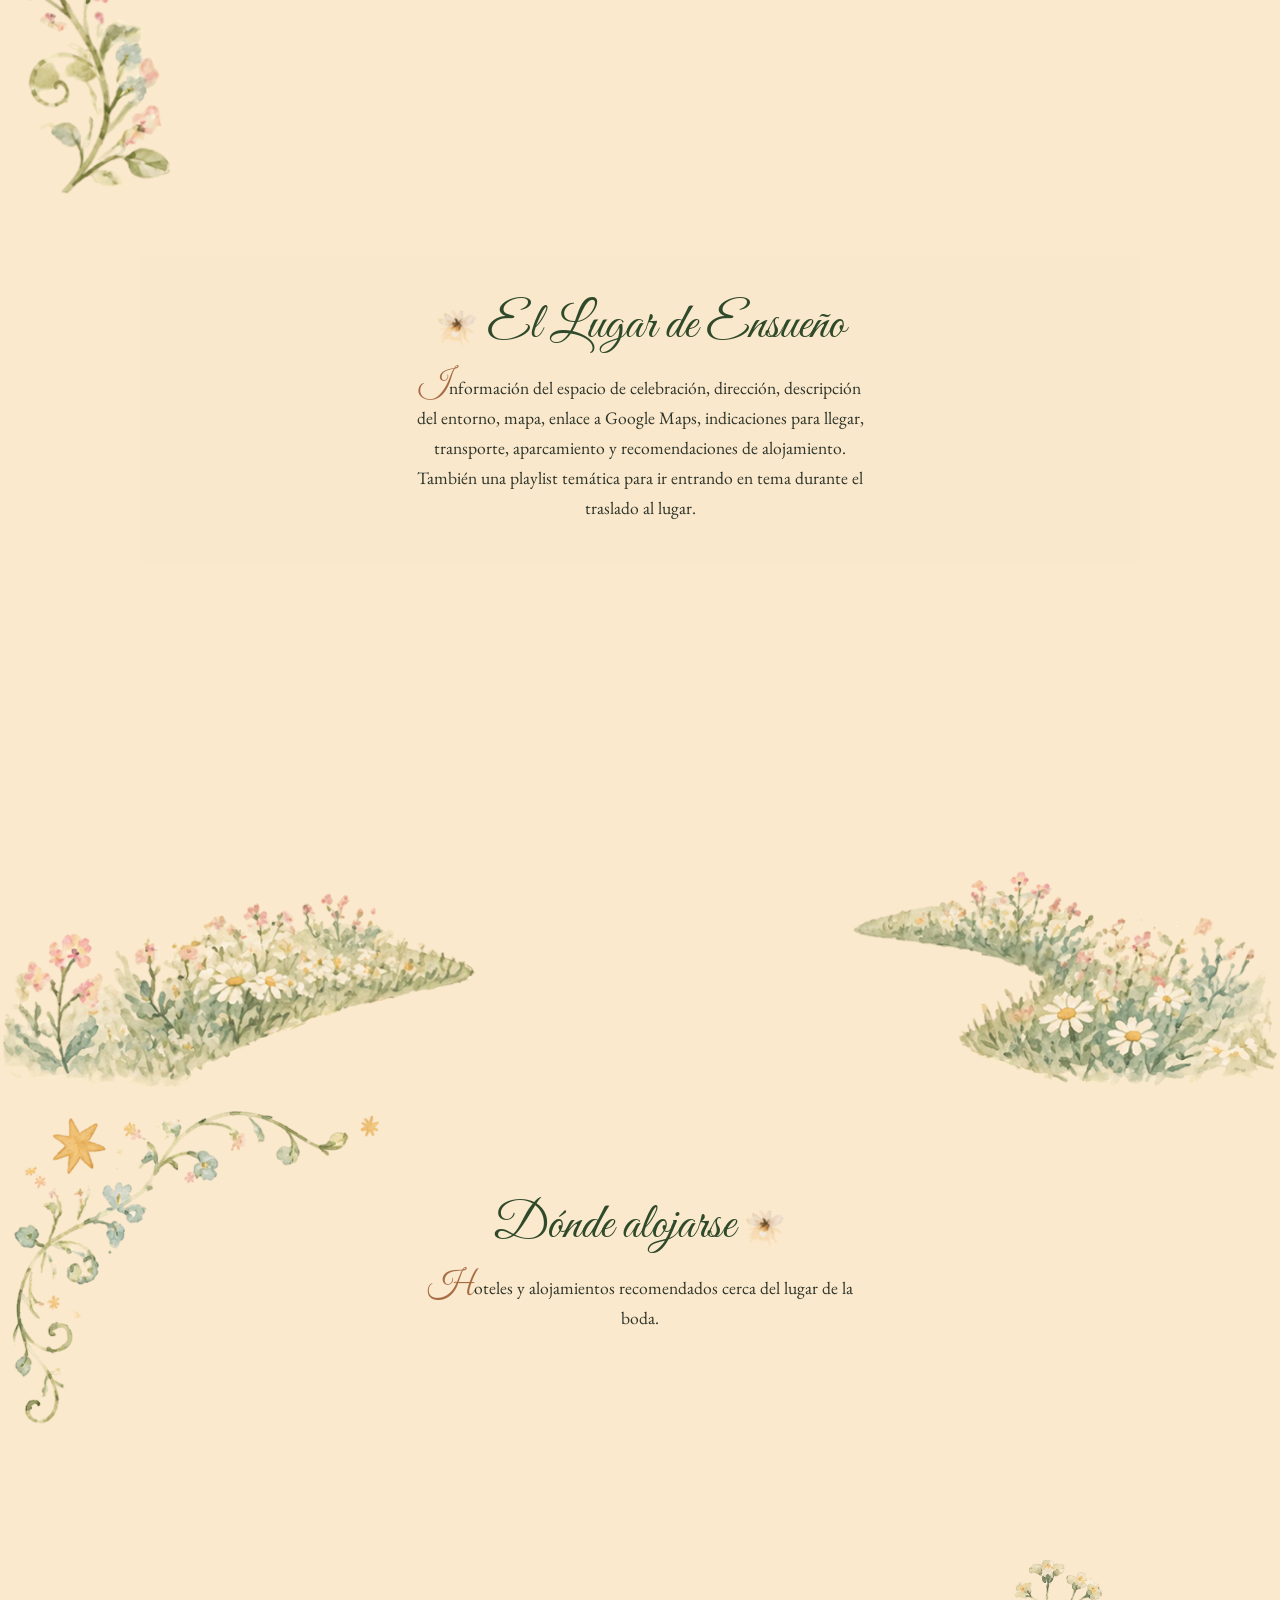
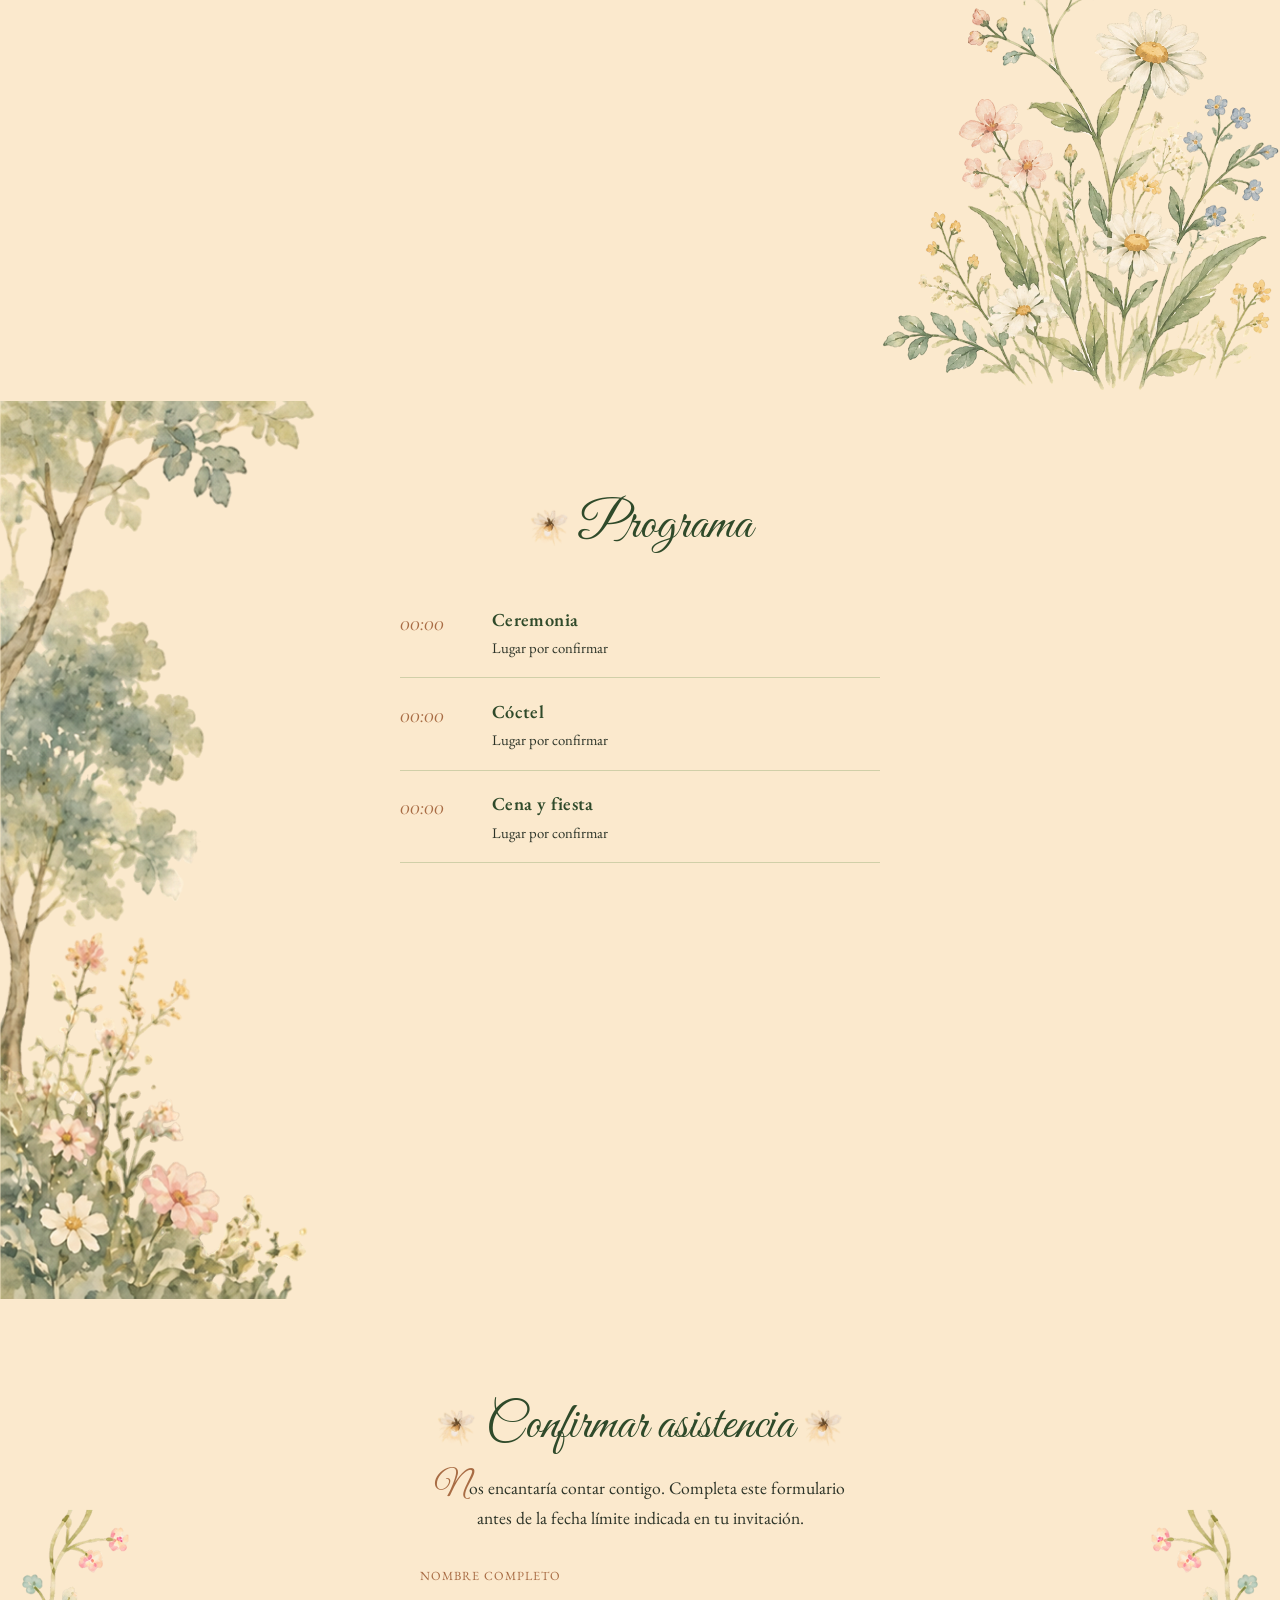
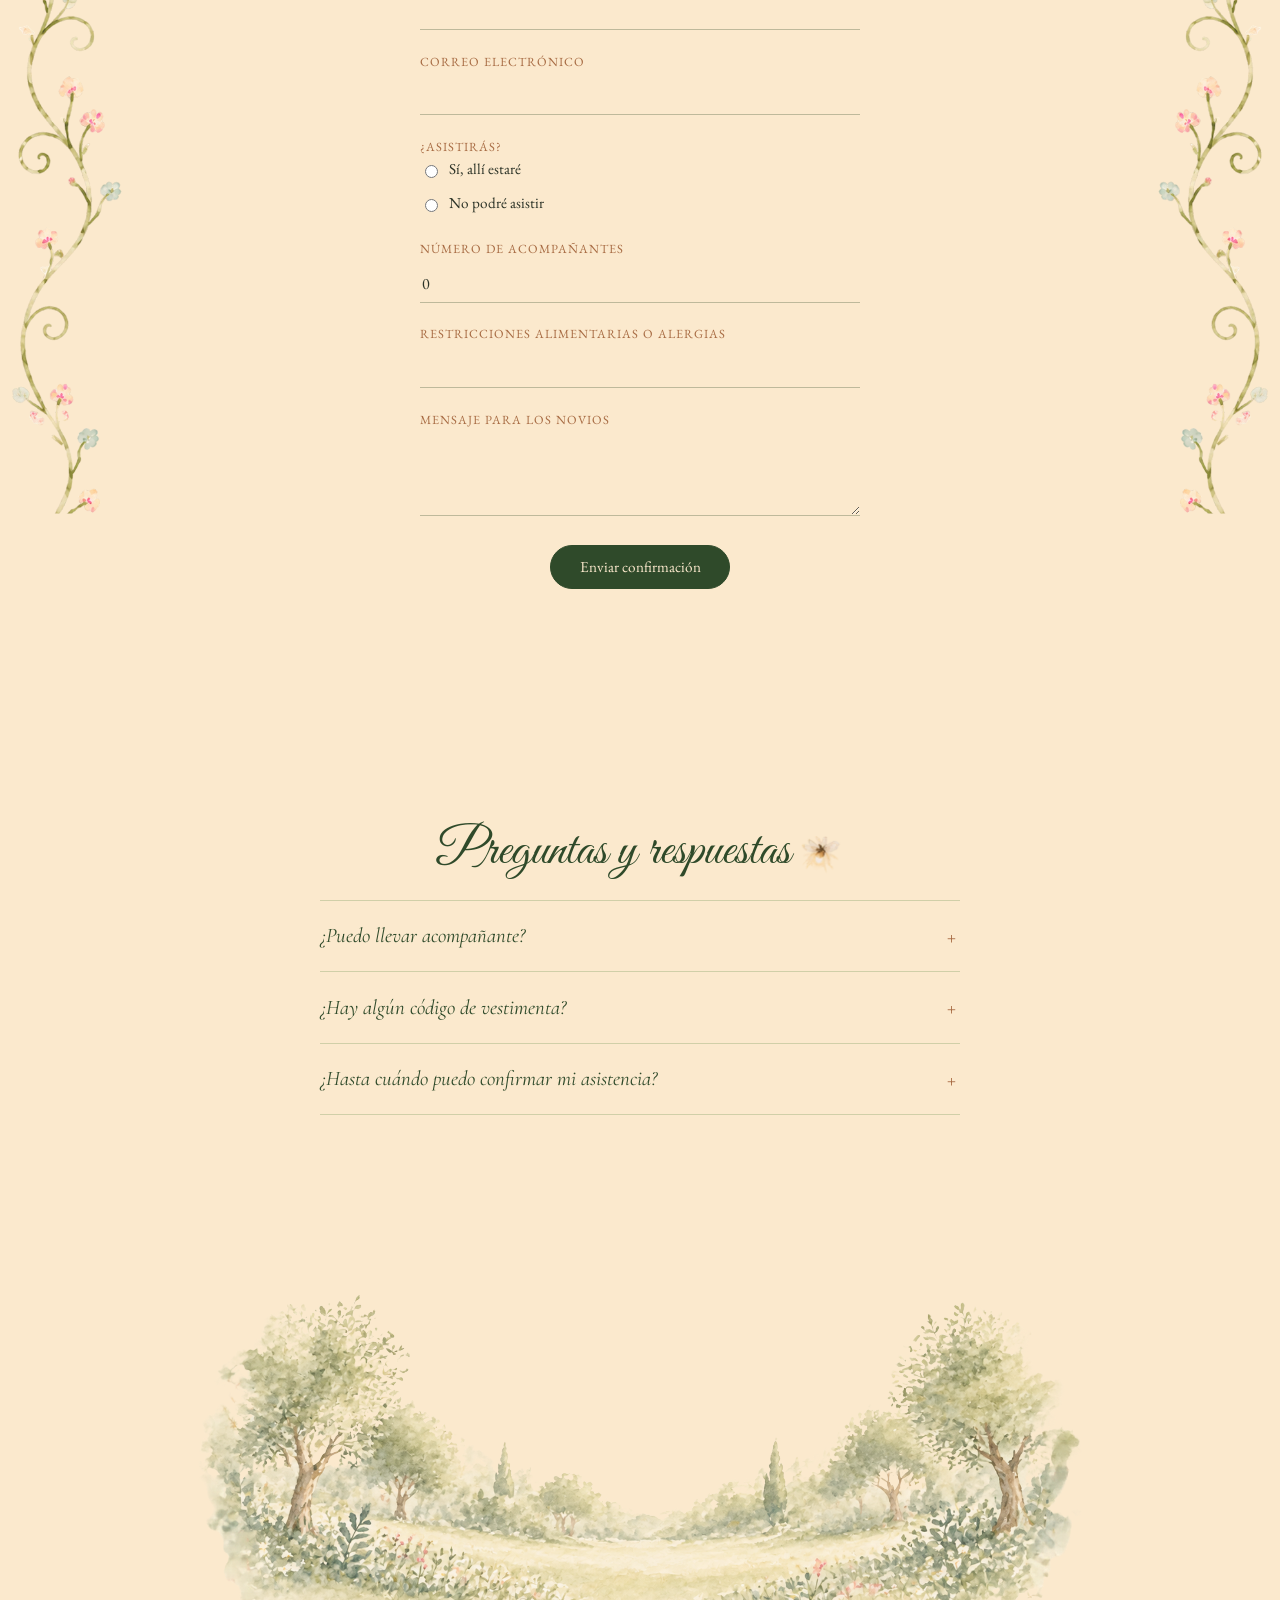
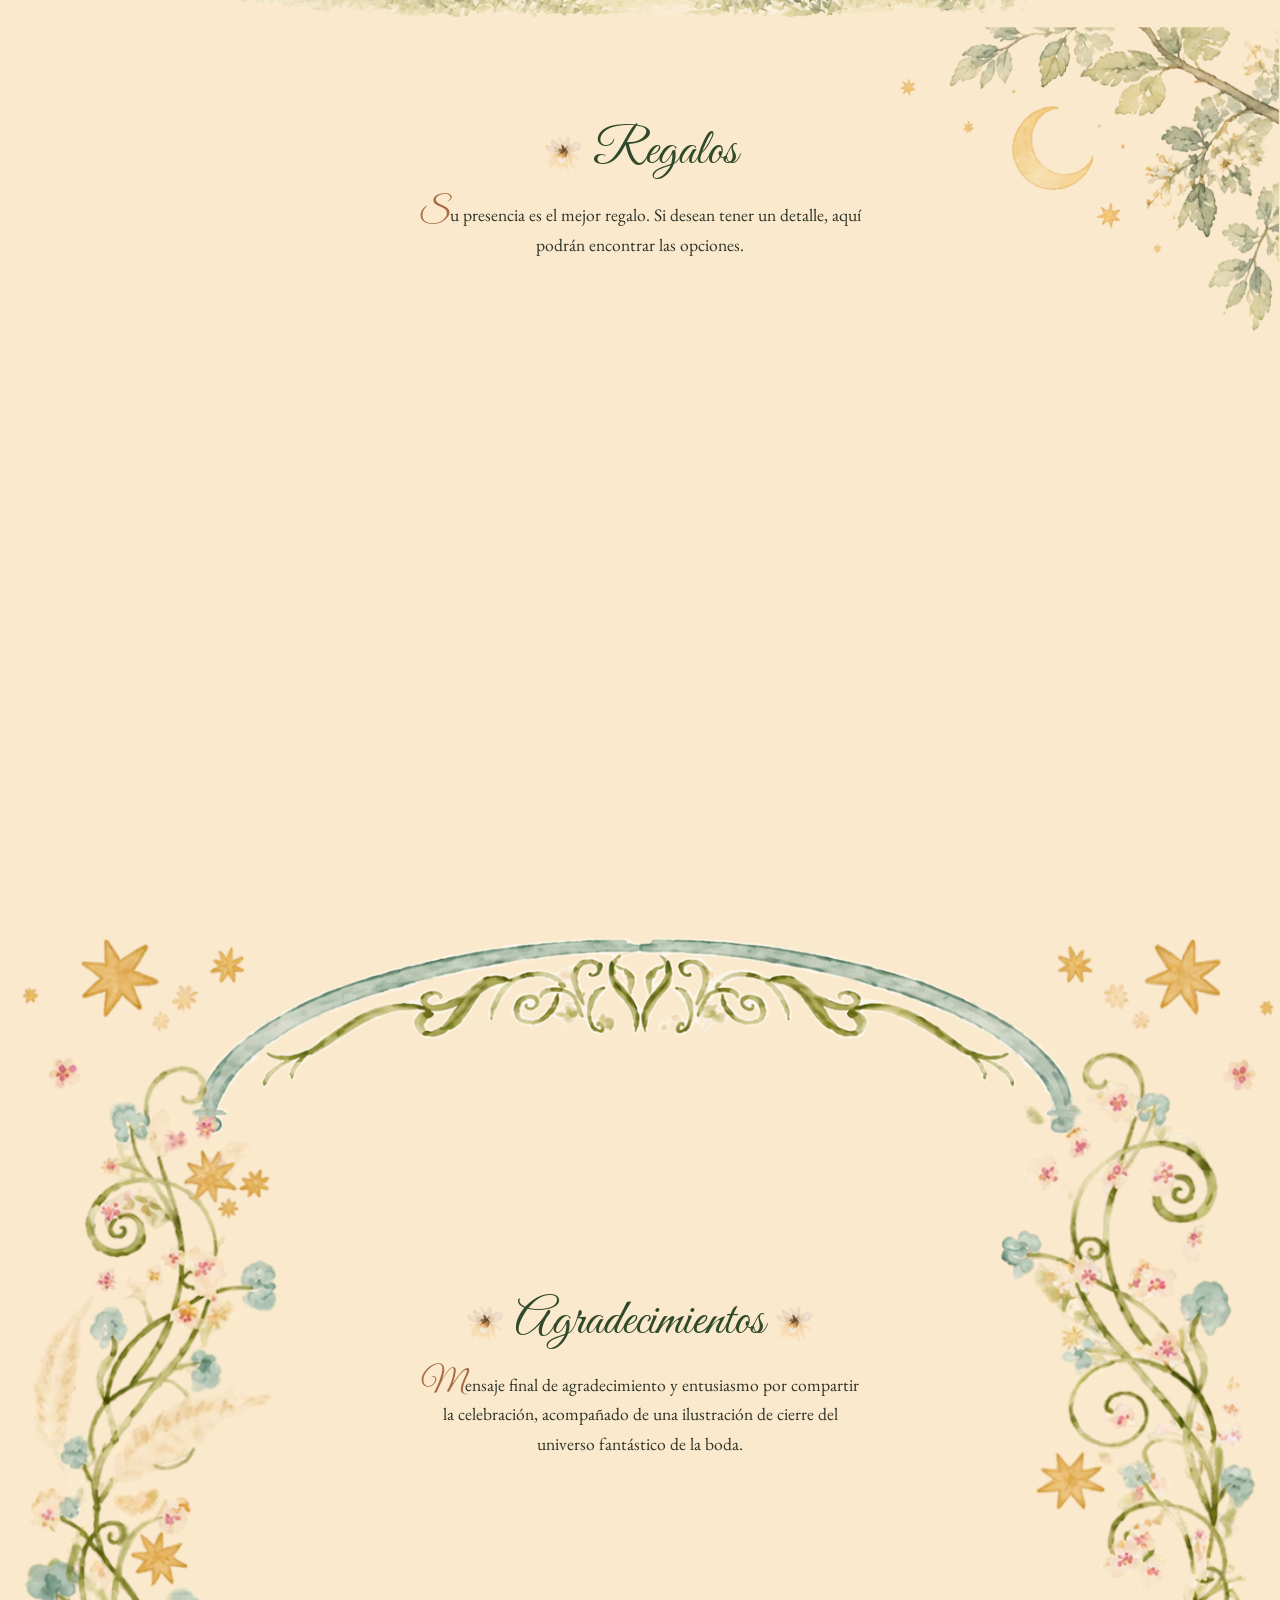
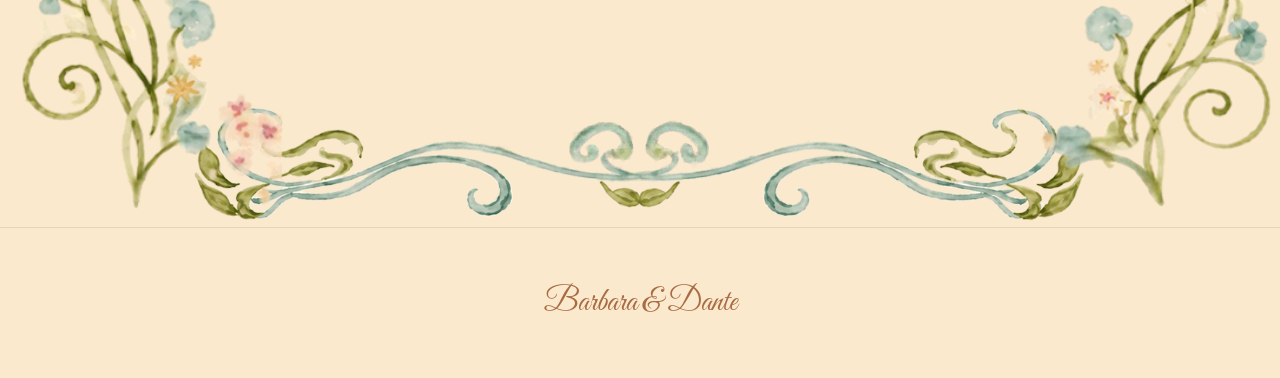
==== commit f3fae99b: "Add files via upload" ====
--- a/index.html
+++ b/index.html
@@ -40,24 +40,6 @@
     <feDisplacementMap in="SourceGraphic" in2="noise" scale="5" xChannelSelector="R" yChannelSelector="G"></feDisplacementMap>
   </filter>
 </svg>
-
-<header class="site-header" id="top">
-  <a class="brand" href="#top">Barbara &amp; Dante</a>
-  <button class="menu-toggle" aria-expanded="false" aria-controls="menu" aria-label="Abrir menú">
-    <span></span><span></span><span></span>
-  </button>
-  <nav id="menu" class="site-nav" aria-label="Secciones">
-    <a href="#bienvenidos">Bienvenidos</a>
-    <a href="#historia">Nuestra Historia</a>
-    <a href="#viaje">El Lugar de Ensueño</a>
-    <a href="#alojarse">Dónde alojarse</a>
-    <a href="#programa">Programa</a>
-    <a href="#rsvp">Confirmar asistencia</a>
-    <a href="#preguntas">Preguntas y respuestas</a>
-    <a href="#regalos">Regalos</a>
-    <a href="#despedida">Despedida</a>
-  </nav>
-</header>
 
 <section class="hero" id="bienvenidos">
   <picture>
@@ -195,6 +177,8 @@
   <img alt="">
 </dialog>
 
+<a class="rsvp-float" href="#rsvp">Confirmar asistencia</a>
+
 <script src="script.js"></script>
 </body>
 </html>
--- a/styles.css
+++ b/styles.css
@@ -1,5 +1,4 @@
 :root {
-  --header-h: 72px;
   --sage: #a9c58a;
   --sage-deep: #7f9d62;
   --forest: #2f4a2a;
@@ -10,12 +9,12 @@
   --body: "EB Garamond", "Cormorant Garamond", Georgia, serif;
   --script: "Great Vibes", "Cormorant Garamond", cursive;
   --grain: url("data:image/svg+xml,%3Csvg xmlns=%22http://www.w3.org/2000/svg%22 width=%22320%22 height=%22320%22%3E%3Cfilter id=%22p%22%3E%3CfeTurbulence type=%22fractalNoise%22 baseFrequency=%220.012%22 numOctaves=%223%22 seed=%227%22 stitchTiles=%22stitch%22 result=%22n%22/%3E%3CfeDiffuseLighting in=%22n%22 surfaceScale=%221.4%22 diffuseConstant=%221%22 lighting-color=%22%23fff%22 result=%22l%22%3E%3CfeDistantLight azimuth=%2255%22 elevation=%2250%22/%3E%3C/feDiffuseLighting%3E%3C/filter%3E%3Crect width=%22100%25%22 height=%22100%25%22 filter=%22url(%23p)%22/%3E%3C/svg%3E");
-  --grain2: url("data:image/svg+xml,%3Csvg xmlns=%22http://www.w3.org/2000/svg%22 width=%22320%22 height=%22320%22%3E%3Cfilter id=%22p2%22%3E%3CfeTurbulence type=%22fractalNoise%22 baseFrequency=%220.012%22 numOctaves=%223%22 seed=%227%22 stitchTiles=%22stitch%22 result=%22n%22/%3E%3CfeDiffuseLighting in=%22n%22 surfaceScale=%221.4%22 diffuseConstant=%221%22 lighting-color=%22%23fff%22 result=%22l%22%3E%3CfeDistantLight azimuth=%2255%22 elevation=%2250%22/%3E%3C/feDiffuseLighting%3E%3CfeComponentTransfer in=%22l%22%3E%3CfeFuncR type=%22gamma%22 amplitude=%221%22 exponent=%220.6%22 offset=%220%22/%3E%3CfeFuncG type=%22gamma%22 amplitude=%221%22 exponent=%220.6%22 offset=%220%22/%3E%3CfeFuncB type=%22gamma%22 amplitude=%221%22 exponent=%220.6%22 offset=%220%22/%3E%3C/feComponentTransfer%3E%3C/filter%3E%3Crect width=%22100%25%22 height=%22100%25%22 filter=%22url(%23p2)%22/%3E%3C/svg%3E");
+  --grain2: url("data:image/svg+xml,%3Csvg xmlns=%22http://www.w3.org/2000/svg%22 width=%22320%22 height=%22320%22%3E%3Cfilter id=%22p2%22 color-interpolation-filters=%22sRGB%22%3E%3CfeTurbulence type=%22fractalNoise%22 baseFrequency=%220.012%22 numOctaves=%223%22 seed=%227%22 stitchTiles=%22stitch%22 result=%22n%22/%3E%3CfeDiffuseLighting in=%22n%22 surfaceScale=%221.4%22 diffuseConstant=%221%22 lighting-color=%22%23fff%22 result=%22l%22%3E%3CfeDistantLight azimuth=%2255%22 elevation=%2250%22/%3E%3C/feDiffuseLighting%3E%3CfeComponentTransfer in=%22l%22%3E%3CfeFuncR type=%22linear%22 slope=%220.1%22 intercept=%220.9%22/%3E%3CfeFuncG type=%22linear%22 slope=%220.16%22 intercept=%220.84%22/%3E%3CfeFuncB type=%22linear%22 slope=%220.28%22 intercept=%220.72%22/%3E%3C/feComponentTransfer%3E%3C/filter%3E%3Crect width=%22100%25%22 height=%22100%25%22 filter=%22url(%23p2)%22/%3E%3C/svg%3E");
 }
 
 * { box-sizing: border-box; }
 
-html { scroll-behavior: smooth; scroll-padding-top: 4.5rem; }
+html { scroll-behavior: smooth; }
 
 body {
   margin: 0;
@@ -24,10 +23,11 @@
   font-size: 1.15rem;
   color: var(--ink);
   background-color: var(--cream);
-  background-image: var(--grain);
+  background-image: url("img/ornaments/Fondo.jpg");
   background-blend-mode: multiply;
-  background-size: 320px 320px;
-  background-repeat: repeat;
+  background-size: cover;
+  background-position: center;
+  background-repeat: no-repeat;
   line-height: 1.7;
 }
 
@@ -41,97 +41,21 @@
   line-height: 1.1;
 }
 
-/* Header */
-.site-header {
-  position: sticky;
-  top: 0;
-  z-index: 10;
-  display: flex;
-  align-items: center;
-  justify-content: space-between;
-  padding: 0.9rem 1.25rem;
-  background: rgba(250, 246, 236, 0.94);
-  backdrop-filter: blur(6px);
-  border-bottom: 1px solid rgba(47, 74, 42, 0.12);
-}
-
-.brand {
-  font-family: var(--serif);
-  font-size: 1.4rem;
-  font-style: italic;
-  color: var(--forest);
-  text-decoration: none;
-  letter-spacing: 0.02em;
-}
-
-.menu-toggle {
-  display: none;
-  flex-direction: column;
-  gap: 5px;
-  padding: 0.5rem;
-  background: none;
-  border: 0;
-  cursor: pointer;
-}
-
-.menu-toggle span {
-  width: 22px;
-  height: 1.5px;
-  background: var(--forest);
-}
-
-.site-nav {
-  display: flex;
-  flex-wrap: wrap;
-  gap: 0.4rem 1.4rem;
-  justify-content: flex-end;
-}
-
-.site-nav a {
-  color: var(--forest);
-  text-decoration: none;
-  font-size: 0.85rem;
-  letter-spacing: 0.08em;
-  text-transform: uppercase;
-  padding: 0.2rem 0;
-  border-bottom: 1px solid transparent;
-}
-
-.site-nav a:hover,
-.site-nav a:focus-visible { border-bottom-color: var(--bark); outline: none; }
-
-@media (max-width: 860px) {
-  .menu-toggle { display: flex; }
-  .site-nav {
-    display: none;
-    position: absolute;
-    top: 100%;
-    left: 0;
-    right: 0;
-    flex-direction: column;
-    gap: 0;
-    padding: 0.5rem 1.25rem 1rem;
-    background: var(--cream);
-    border-bottom: 1px solid rgba(47, 74, 42, 0.12);
-  }
-  .site-nav a { padding: 0.7rem 0; }
-  .site-nav.open { display: flex; }
-}
-
 /* Hero */
 .hero {
   position: relative;
-  min-height: calc(100vh - var(--header-h));
+  min-height: 100vh;
   display: grid;
   place-items: center;
   padding: 6rem 1.25rem;
   text-align: center;
   color: var(--forest);
   background-color: var(--cream);
-  background-image: var(--grain);
+  background-image: url("img/ornaments/Fondo.jpg");
   background-blend-mode: multiply;
-  background-size: 320px 320px;
-  background-repeat: repeat;
+  background-size: cover;
+  background-position: center;
+  background-repeat: no-repeat;
   overflow: hidden;
 }
 
@@ -242,16 +166,17 @@
 /* Framed sections */
 .frame {
   position: relative;
-  min-height: calc(100vh - var(--header-h));
+  min-height: 100vh;
   display: flex;
   align-items: flex-start;
   justify-content: center;
   padding: 3.5rem 1.25rem;
   background-color: var(--cream);
-  background-image: var(--grain);
+  background-image: url("img/ornaments/Fondo.jpg");
   background-blend-mode: multiply;
-  background-size: 320px 320px;
-  background-repeat: repeat;
+  background-size: cover;
+  background-position: center;
+  background-repeat: no-repeat;
 }
 
 .frame::before,
@@ -346,6 +271,12 @@
   aspect-ratio: 670.5 / 743.25;
 }
 
+
+#viaje .card {
+  background: rgba(251, 233, 205, 0.88);
+  border-radius: 4px;
+}
+
 /* Viaje: a flower-lined path along the bottom instead of a side vine */
 #viaje::before,
 #viaje::after {
@@ -372,11 +303,17 @@
 /* Despedida: framed on all four sides by dedicated artwork instead of the vines */
 .despedida-frame {
   position: relative;
-  min-height: calc(100vh - var(--header-h));
+  min-height: 100vh;
   display: flex;
   align-items: center;
   justify-content: center;
   padding: 7rem 3rem;
+  background-color: var(--cream);
+  background-image: url("img/ornaments/Fondo.jpg");
+  background-blend-mode: multiply;
+  background-size: cover;
+  background-position: center;
+  background-repeat: no-repeat;
 }
 
 .despedida-edge {
@@ -578,10 +515,11 @@
   padding: 3rem 1.25rem;
   text-align: center;
   background-color: var(--cream);
-  background-image: var(--grain);
+  background-image: url("img/ornaments/Fondo.jpg");
   background-blend-mode: multiply;
-  background-size: 320px 320px;
-  background-repeat: repeat;
+  background-size: cover;
+  background-position: center;
+  background-repeat: no-repeat;
   color: var(--ink);
   border-top: 1px solid rgba(47, 74, 42, 0.12);
 }
@@ -648,10 +586,11 @@
   padding: 2.6rem 2.2rem;
   text-align: center;
   background-color: var(--cream);
-  background-image: var(--grain);
+  background-image: url("img/ornaments/Fondo.jpg");
   background-blend-mode: multiply;
-  background-size: 320px 320px;
-  background-repeat: repeat;
+  background-size: cover;
+  background-position: center;
+  background-repeat: no-repeat;
   box-shadow: 0 20px 50px rgba(44, 51, 39, 0.35);
 }
 
@@ -927,3 +866,44 @@
   .countdown span { font-size: 2rem; }
   .countdown div { min-width: 3.6rem; }
 }
+
+/* Floating RSVP button */
+.rsvp-float {
+  position: fixed;
+  right: 1.25rem;
+  bottom: 1.25rem;
+  z-index: 8;
+  font-family: var(--body);
+  font-size: 0.85rem;
+  letter-spacing: 0.02em;
+  padding: 0.75rem 1.4rem;
+  border-radius: 999px;
+  background: var(--forest);
+  color: var(--cream);
+  text-decoration: none;
+  box-shadow: 0 6px 18px rgba(44, 51, 39, 0.3);
+  opacity: 0;
+  transform: translateY(14px);
+  pointer-events: none;
+  transition: opacity 0.35s ease, transform 0.35s ease, background 0.2s ease;
+}
+
+.rsvp-float.visible {
+  opacity: 1;
+  transform: translateY(0);
+  pointer-events: auto;
+}
+
+.rsvp-float:hover,
+.rsvp-float:focus-visible {
+  background: var(--sage-deep);
+  outline: none;
+}
+
+@media (prefers-reduced-motion: reduce) {
+  .rsvp-float { transition: opacity 0.01ms; }
+}
+
+@media (max-width: 560px) {
+  .rsvp-float { right: 1rem; bottom: 1rem; padding: 0.7rem 1.2rem; font-size: 0.8rem; }
+}
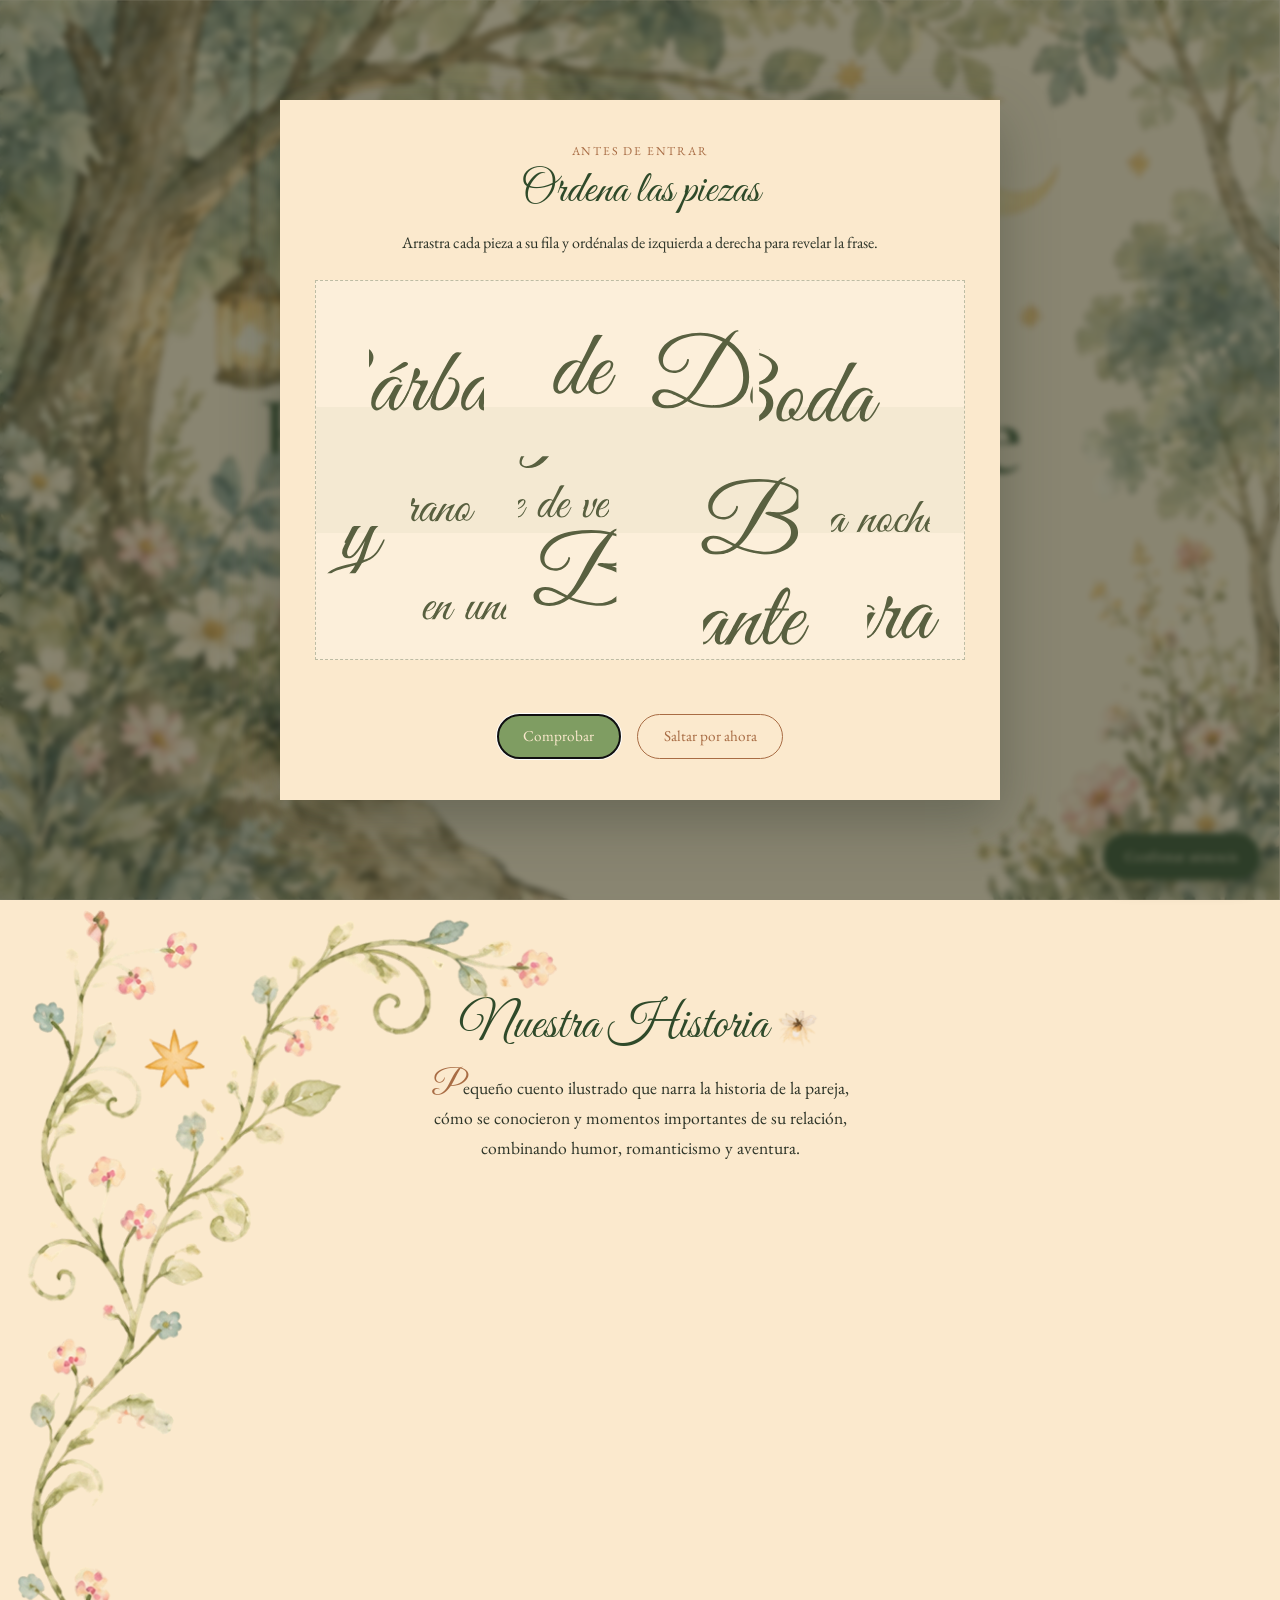
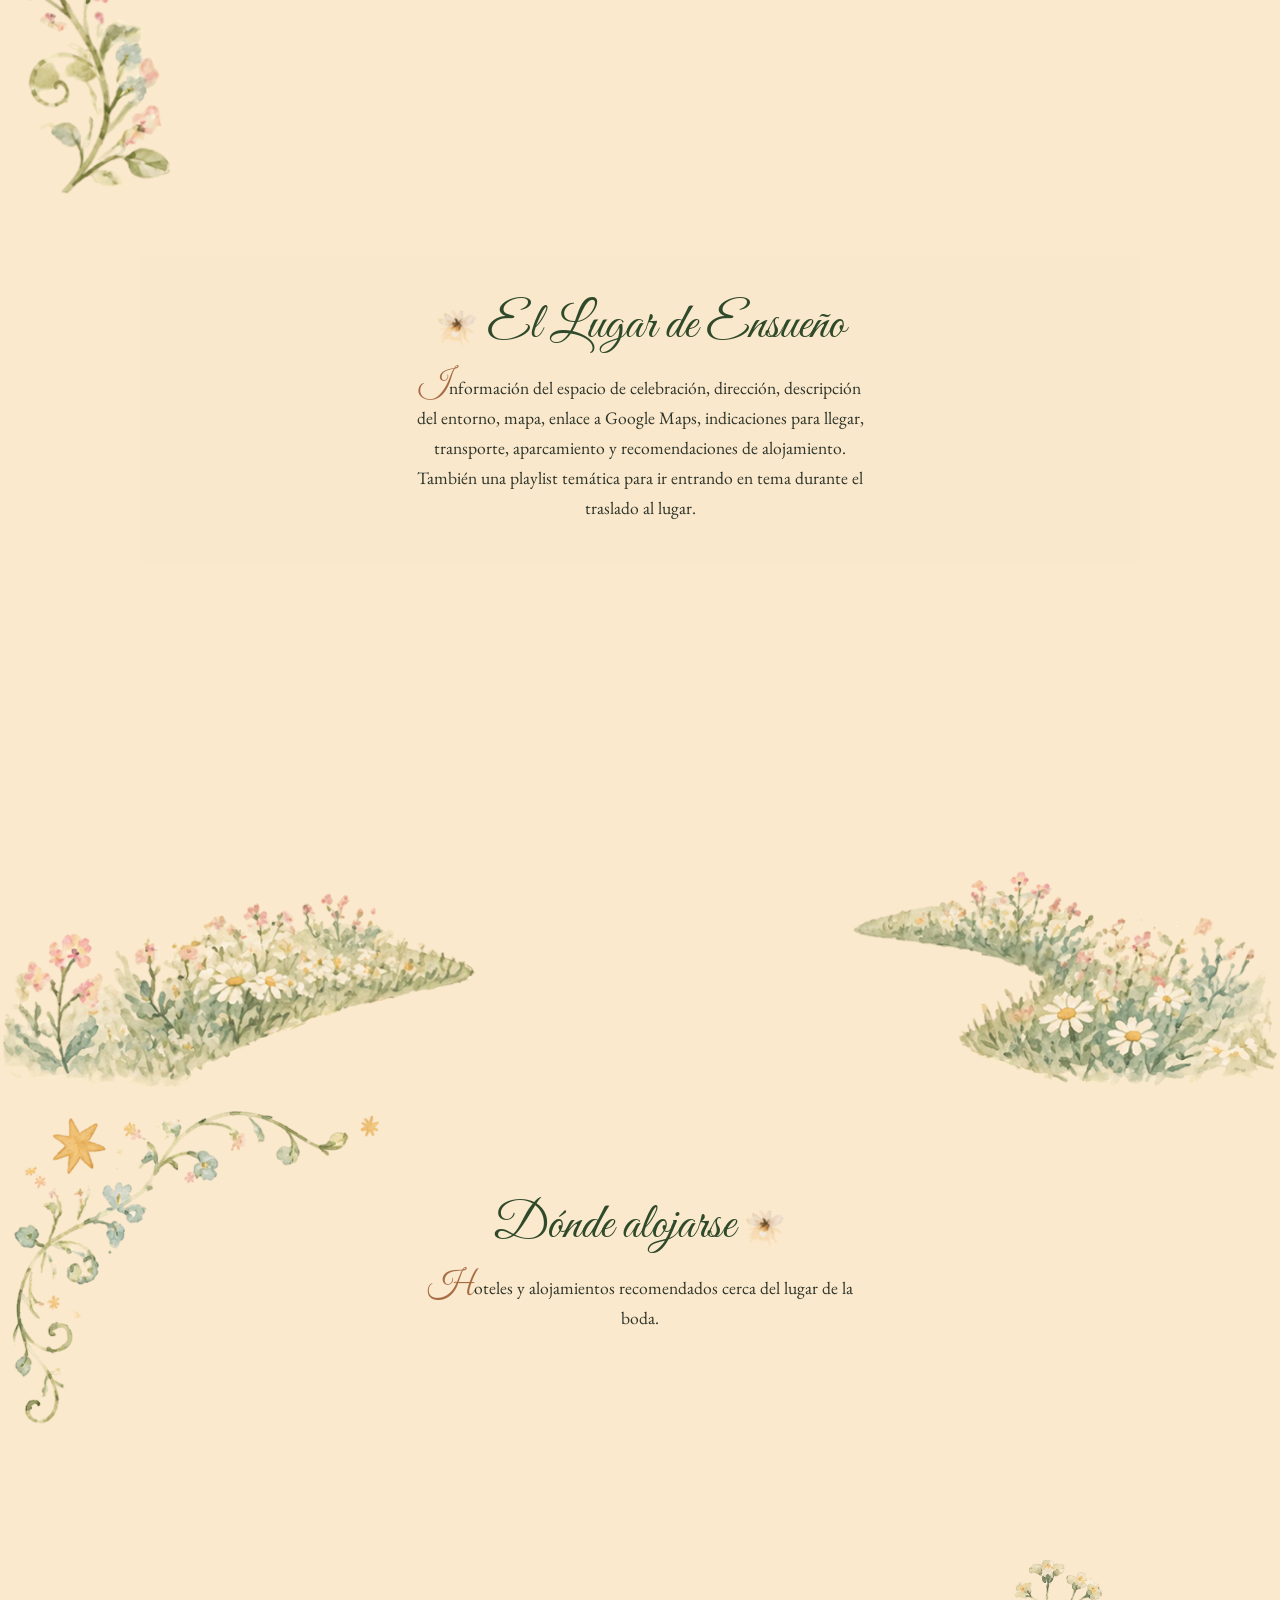
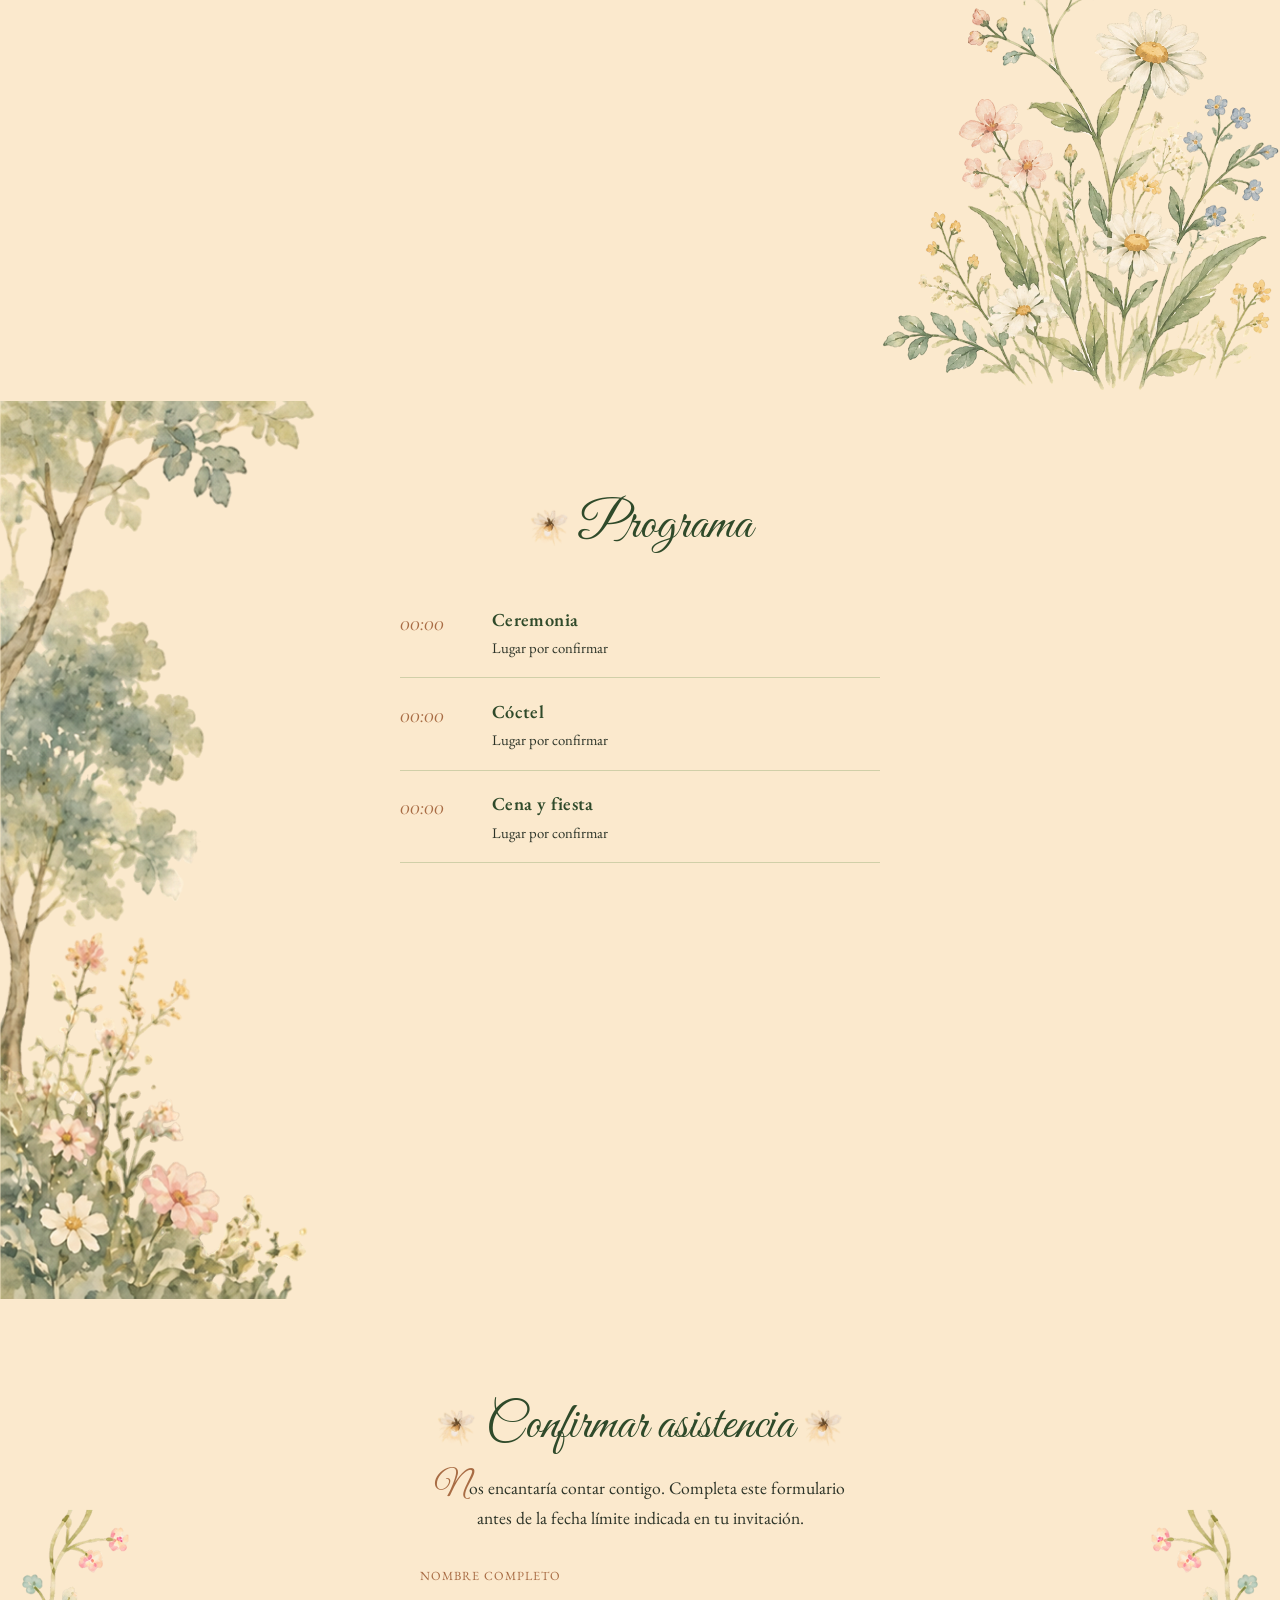
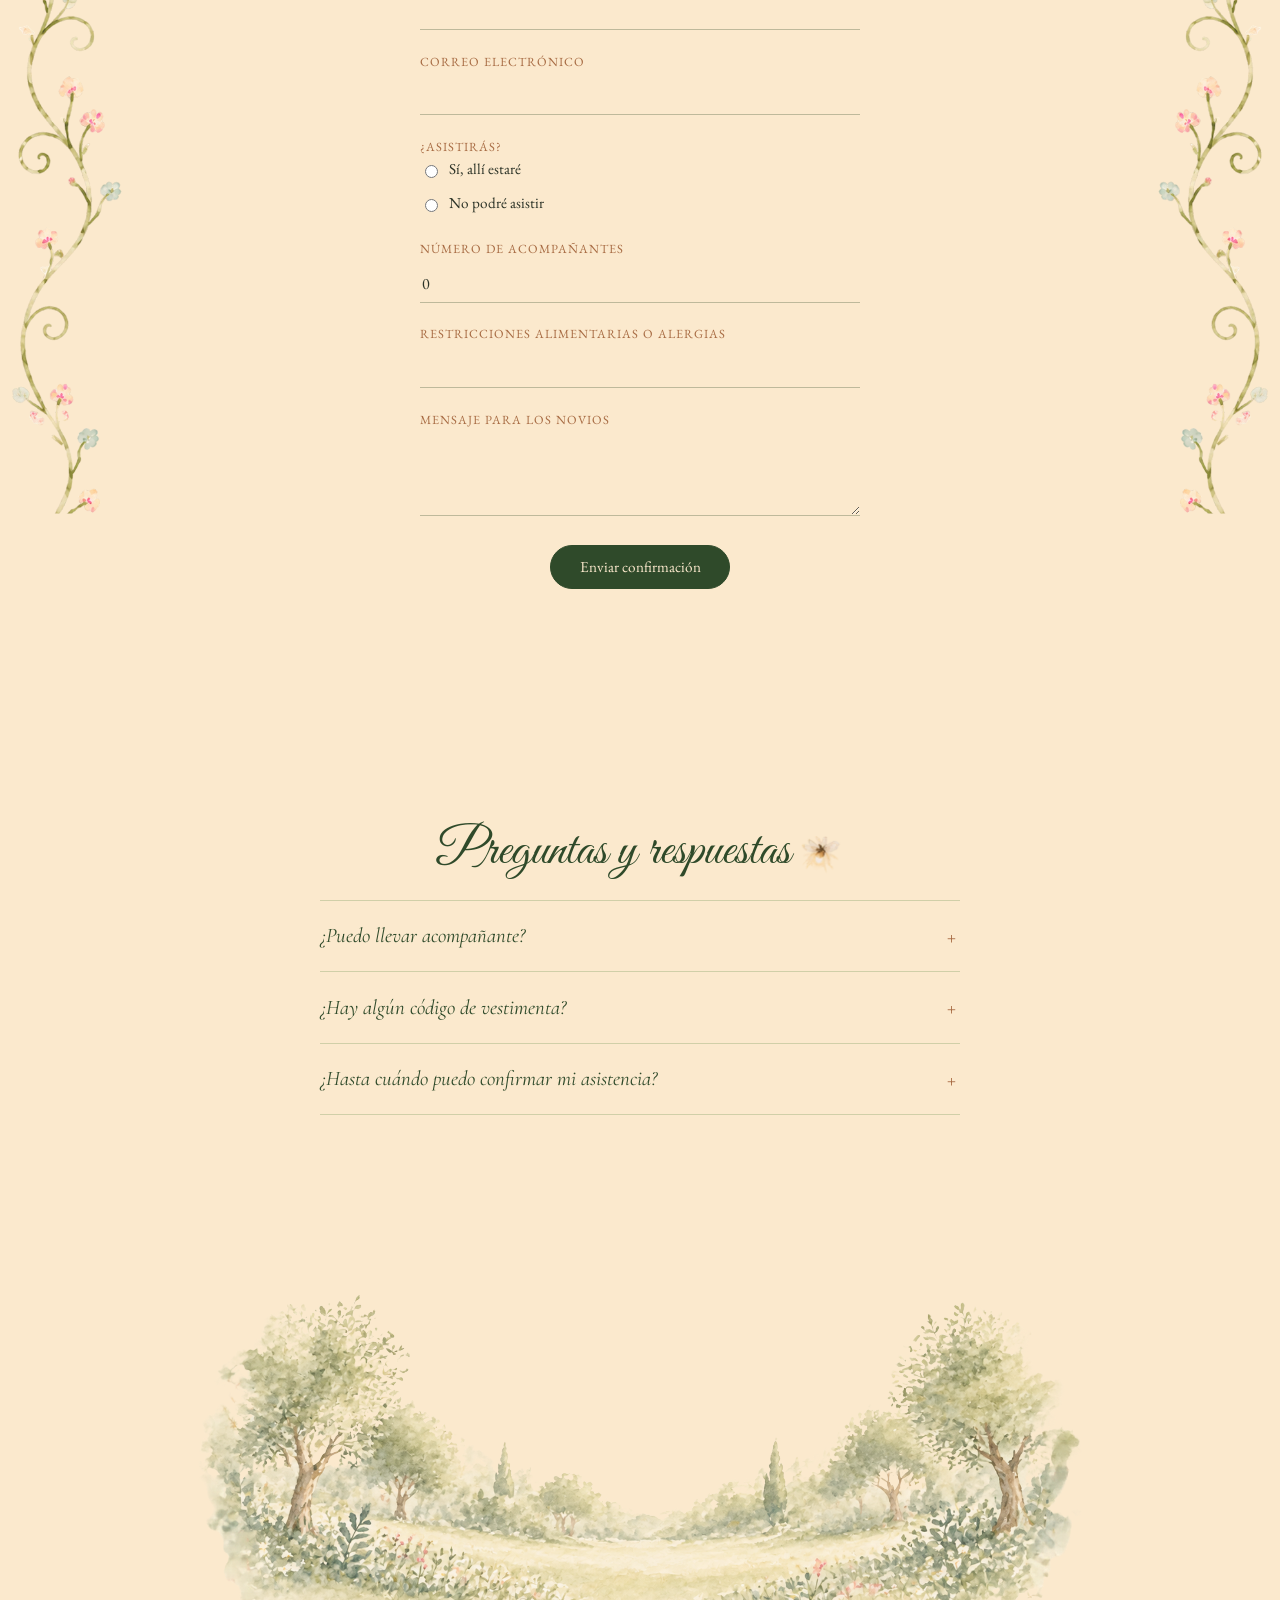
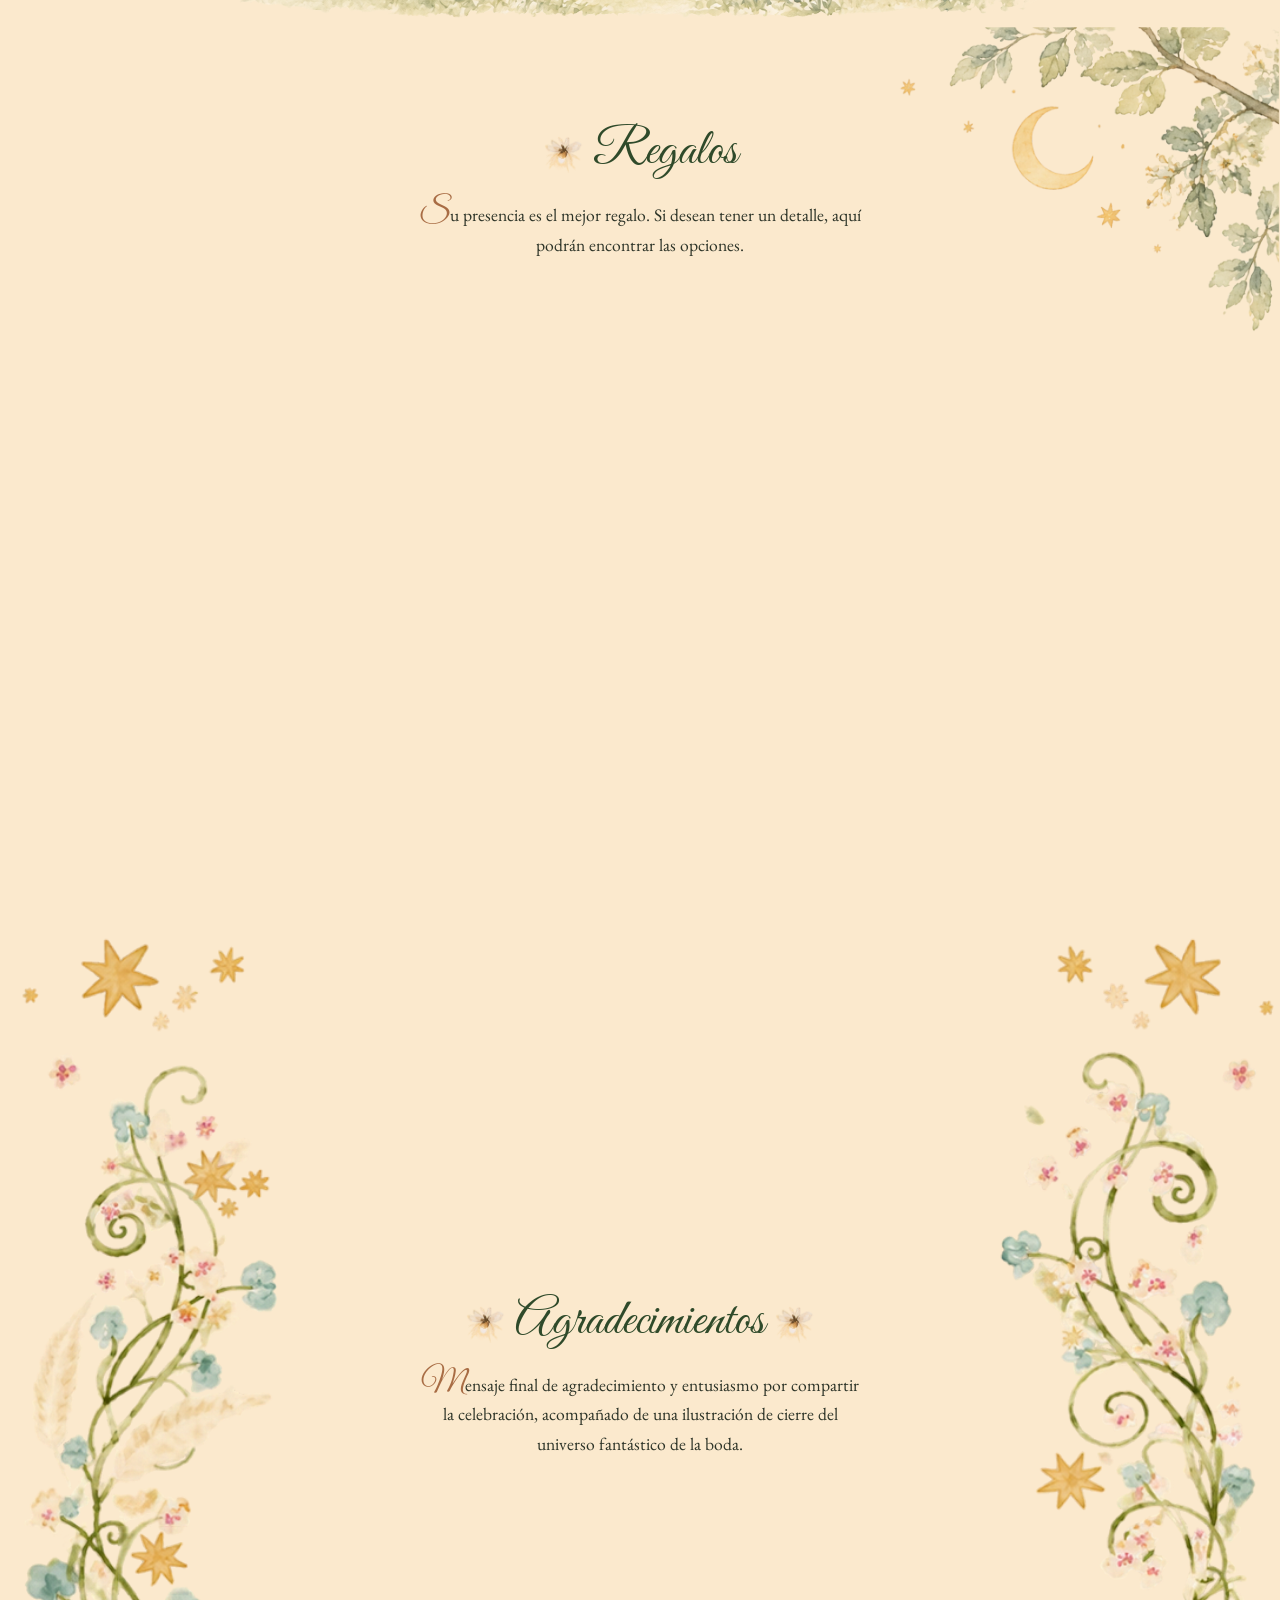
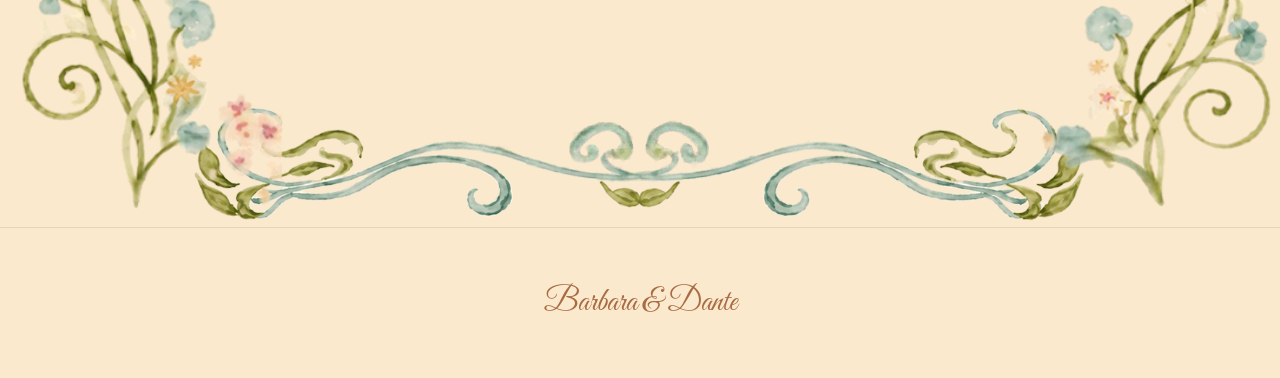
==== commit 243220f5: "Update index.html" ====
--- a/index.html
+++ b/index.html
@@ -158,7 +158,7 @@
 </section>
 
 <section class="despedida-frame" id="despedida">
-  <img class="despedida-edge despedida-top" src="img/ornaments/despedida top.svg" alt="" aria-hidden="true">
+  <img class="despedida-edge despedida-top" src="img/ornaments/despedida top.png" alt="" aria-hidden="true">
   <img class="despedida-edge despedida-bottom" src="img/ornaments/despedida bottom.svg" alt="" aria-hidden="true">
   <img class="despedida-edge despedida-left" src="img/ornaments/despedida left.svg" alt="" aria-hidden="true">
   <img class="despedida-edge despedida-right" src="img/ornaments/despedida right.svg" alt="" aria-hidden="true">
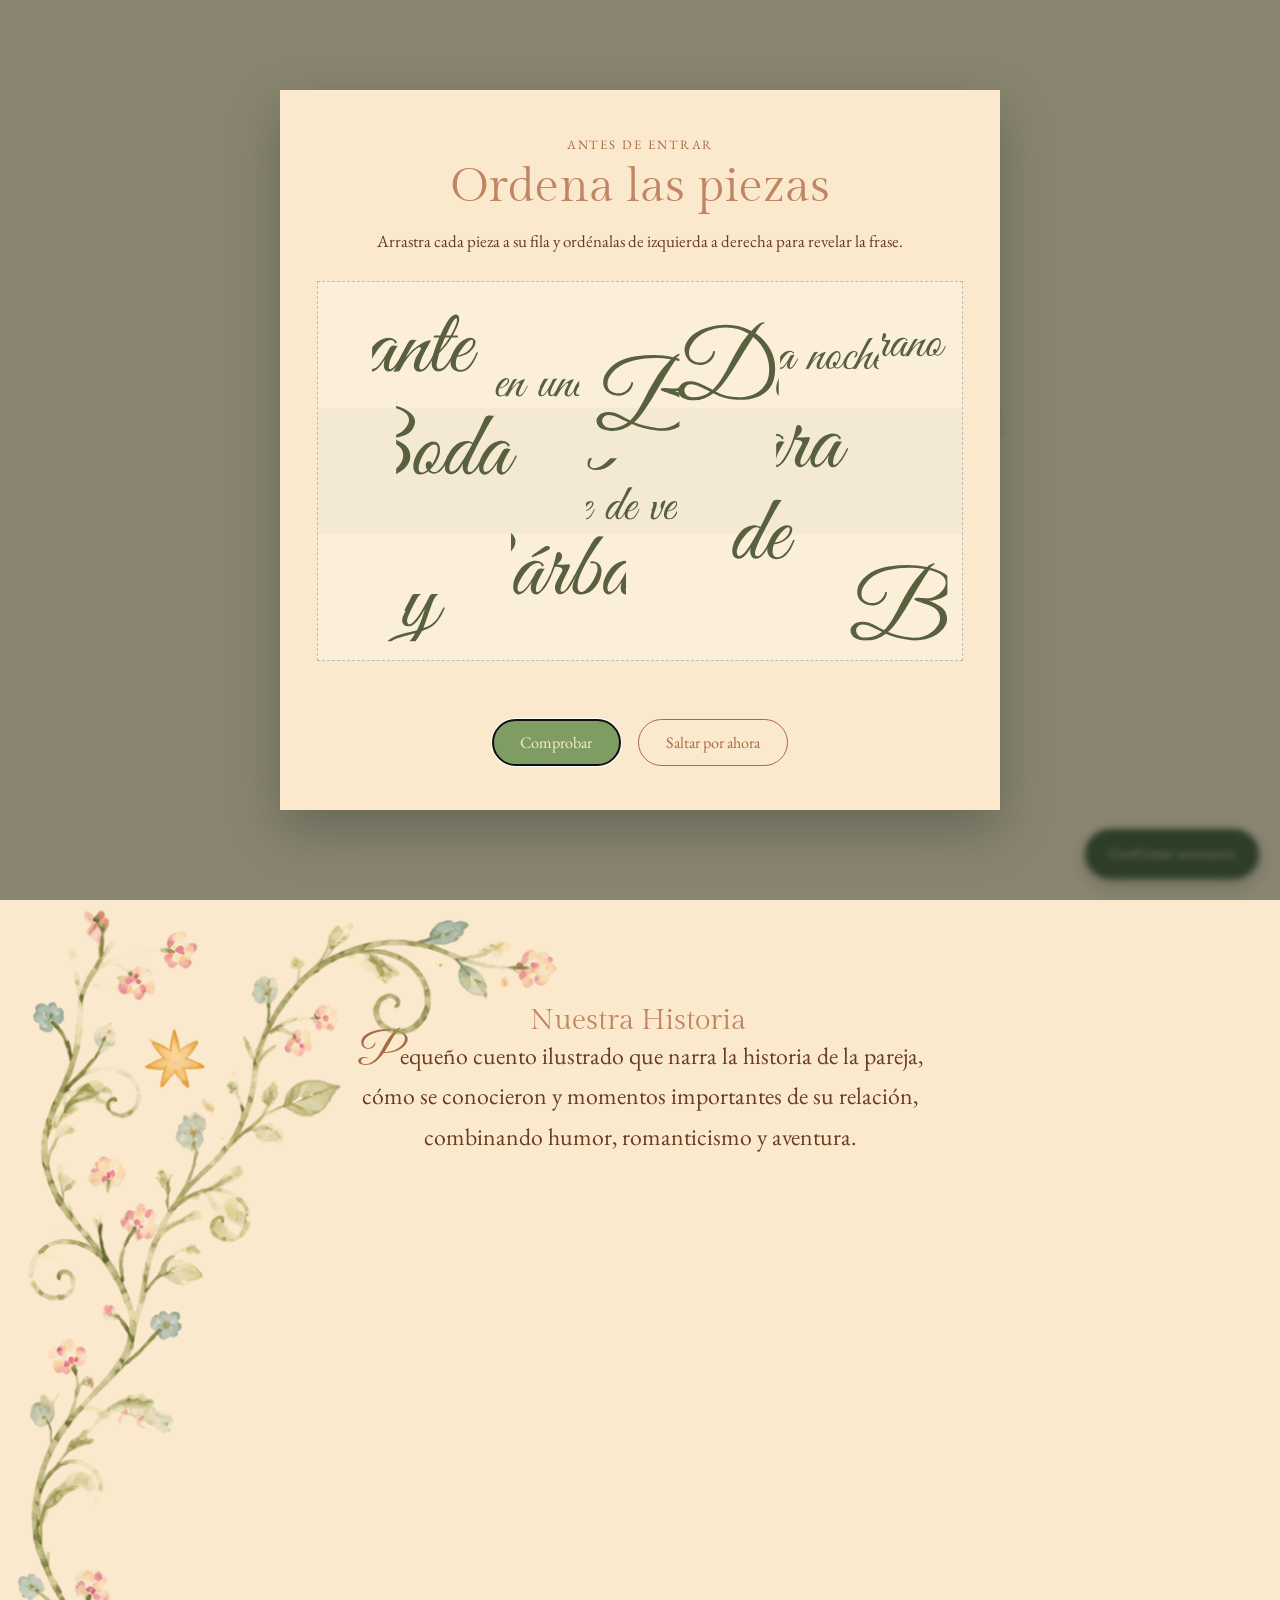
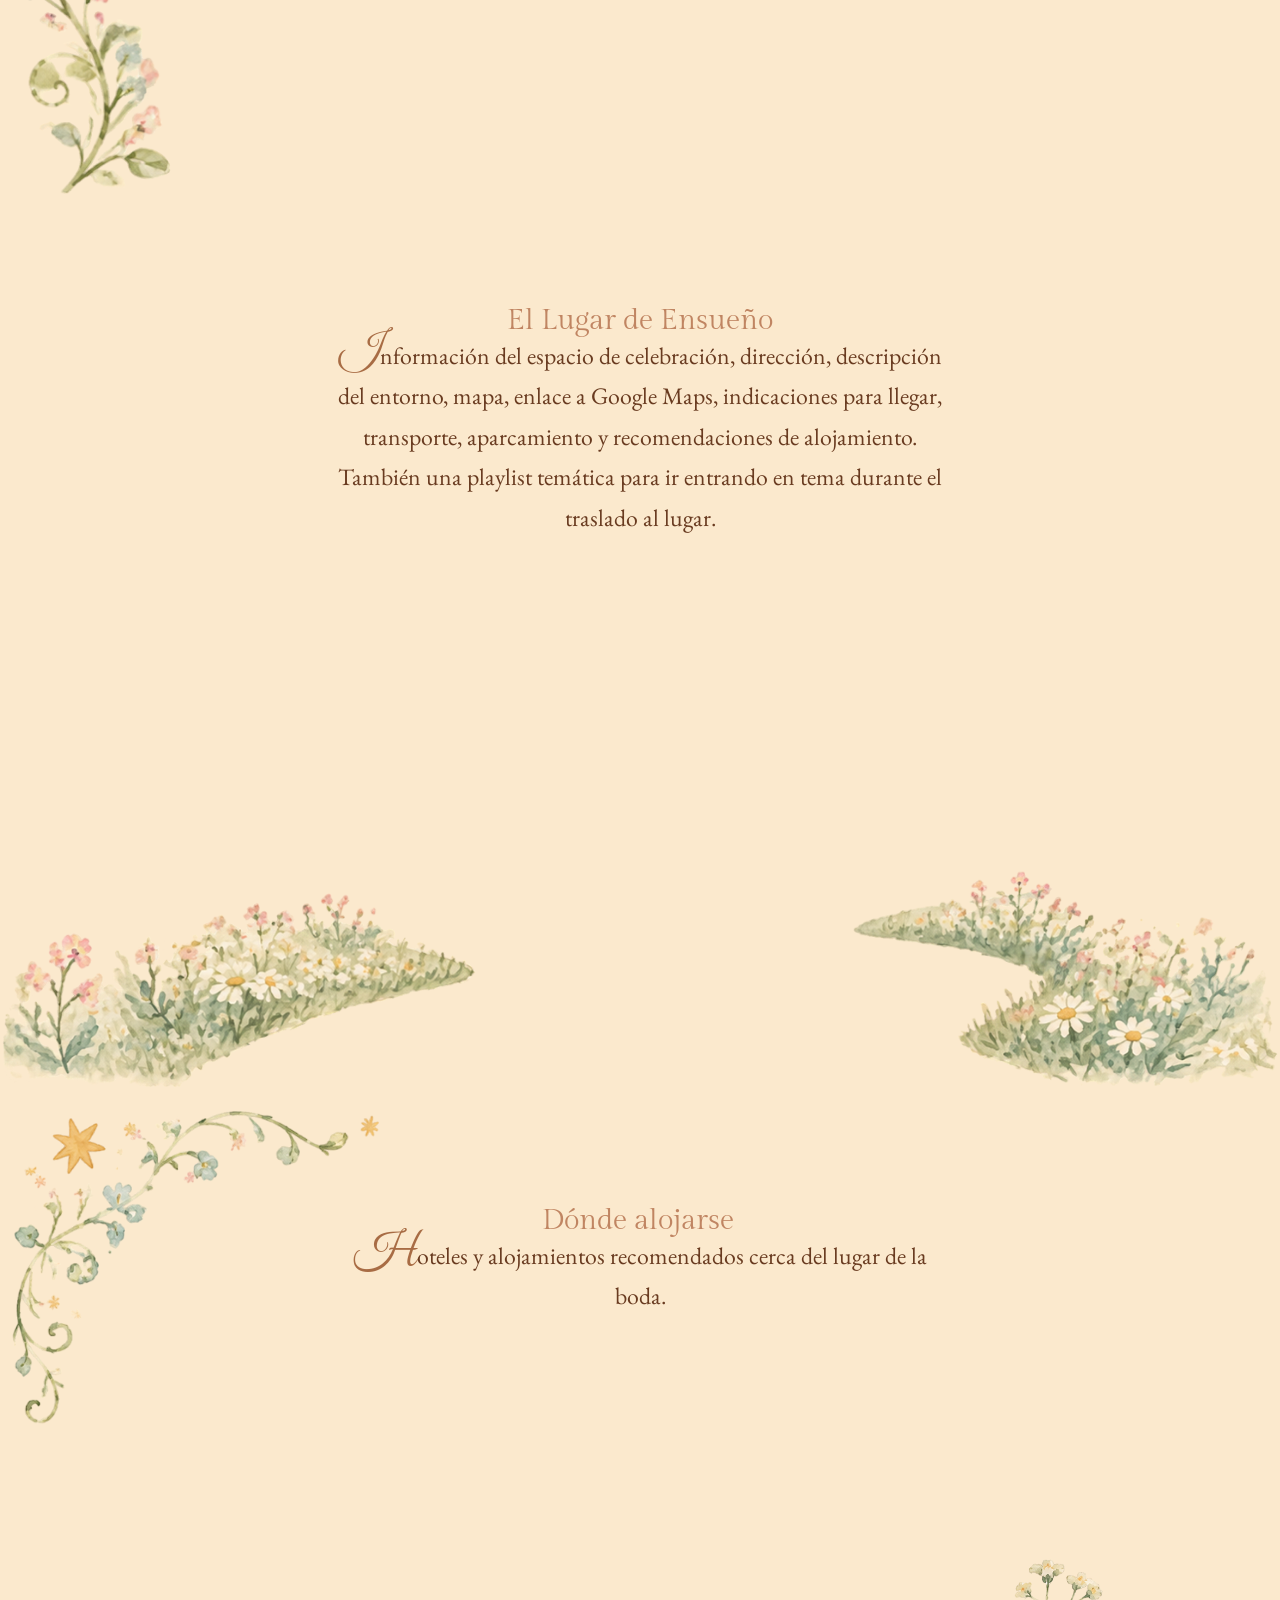
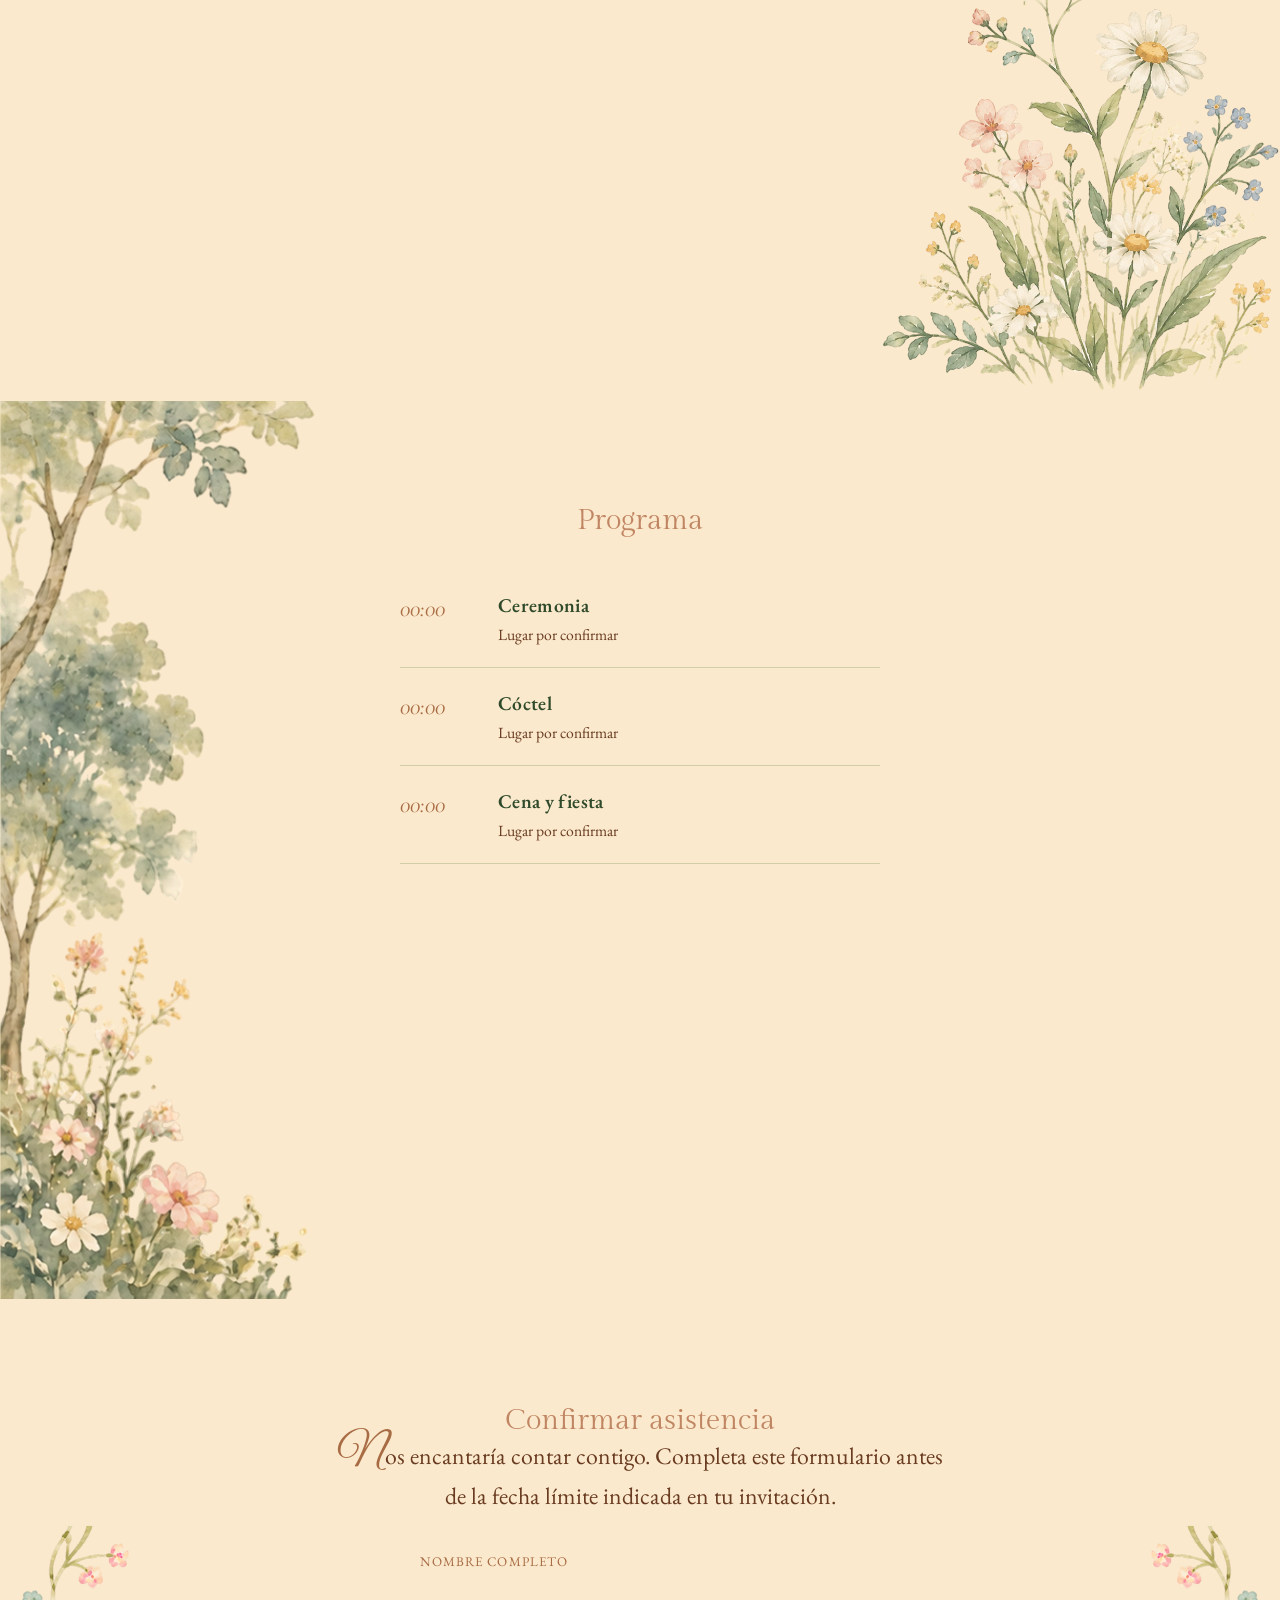
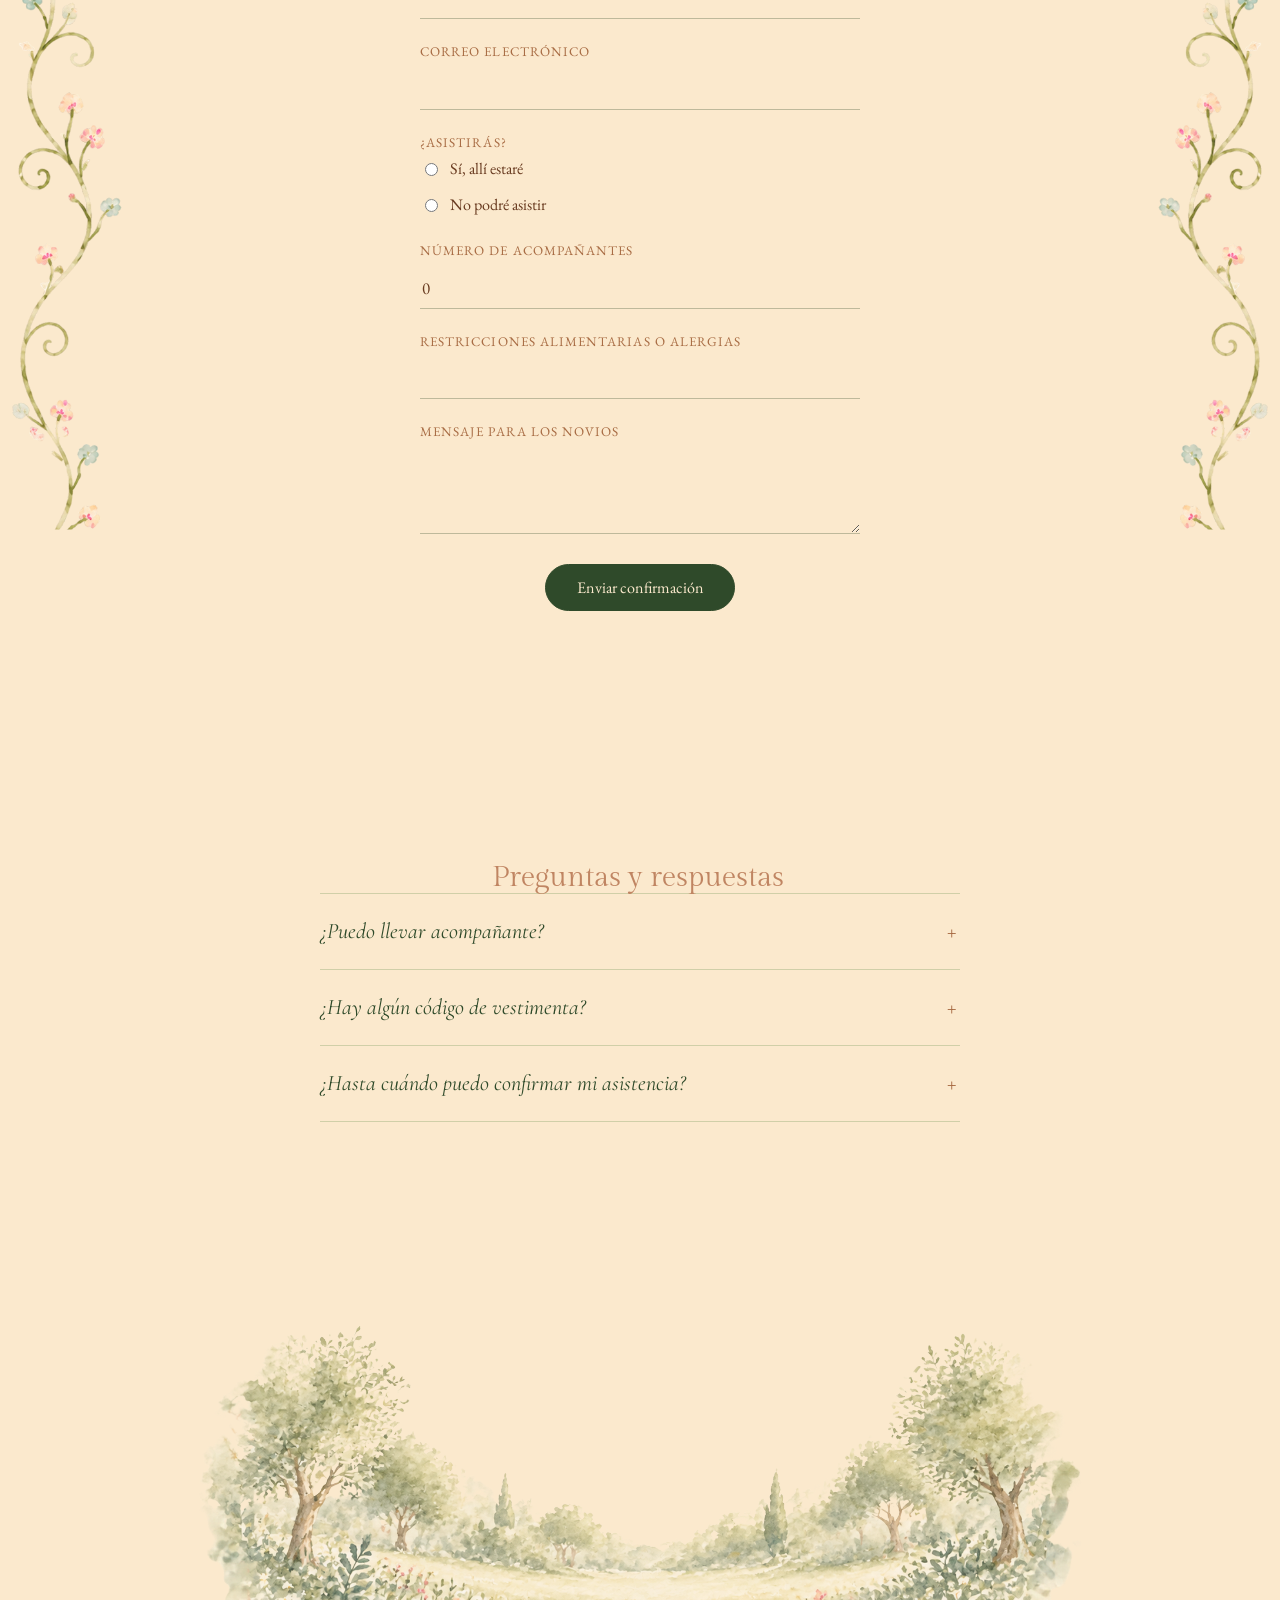
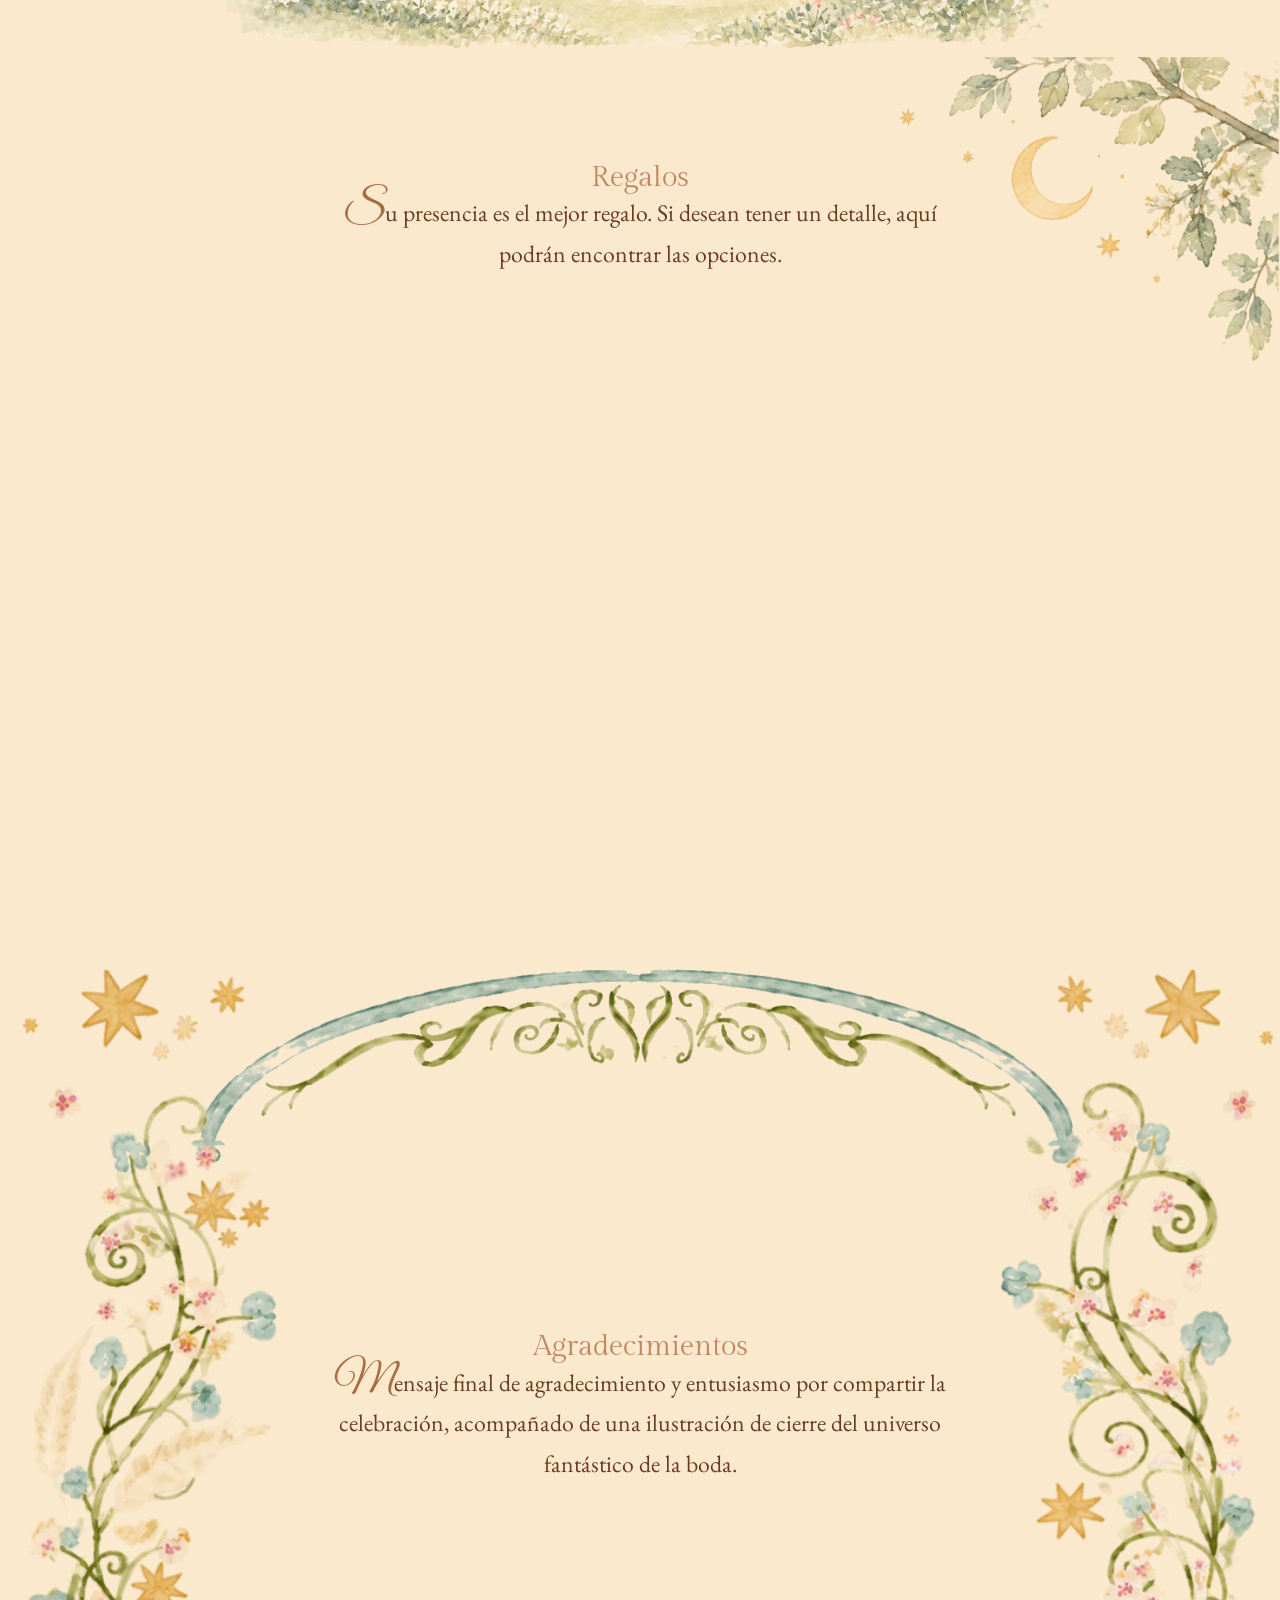
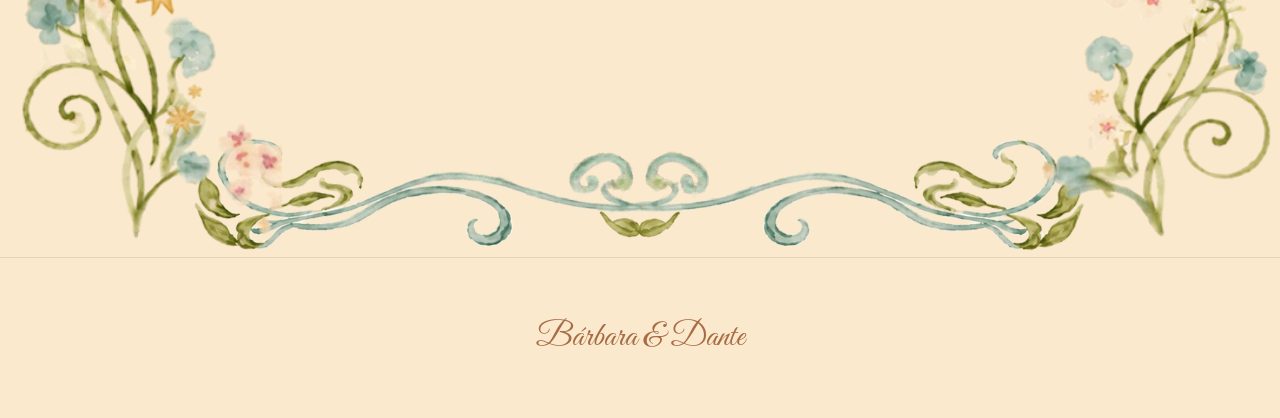
==== commit 8f8c4c2d: "Add files via upload" ====
--- a/index.html
+++ b/index.html
@@ -3,11 +3,11 @@
 <head>
   <meta charset="utf-8">
   <meta name="viewport" content="width=device-width, initial-scale=1">
-  <title>Barbara &amp; Dante</title>
-  <meta name="description" content="Barbara y Dante se casan. Toda la información de la boda.">
+  <title>Bárbara &amp; Dante</title>
+  <meta name="description" content="Bárbara y Dante se casan. Toda la información de la boda.">
   <link rel="preconnect" href="https://fonts.googleapis.com">
   <link rel="preconnect" href="https://fonts.gstatic.com" crossorigin>
-  <link href="https://fonts.googleapis.com/css2?family=Cormorant+Garamond:ital,wght@0,400;0,500;0,600;1,400;1,500&family=EB+Garamond:ital,wght@0,400;0,500;1,400&family=Great+Vibes&display=swap" rel="stylesheet">
+  <link href="https://fonts.googleapis.com/css2?family=Cormorant+Garamond:ital,wght@0,400;0,500;0,600;1,400;1,500&family=EB+Garamond:ital,wght@0,400;0,500;1,400&family=Great+Vibes&family=Gilda+Display&display=swap" rel="stylesheet">
   <link rel="stylesheet" href="styles.css">
 </head>
 <body>
@@ -42,17 +42,19 @@
 </svg>
 
 <section class="hero" id="bienvenidos">
-  <picture>
-    <source media="(max-width: 560px)" srcset="img/ornaments/Presentacion%20left%20mobile.svg">
-    <img class="accent accent-left" src="img/ornaments/Presentacion left.svg" alt="" aria-hidden="true">
-  </picture>
-  <img class="accent accent-right" src="img/ornaments/Presentacion right.svg" alt="" aria-hidden="true">
+  <img class="hero-bottom" src="img/ornaments/Presentaci%C3%B3n%20bottom.png" alt="" aria-hidden="true">
+  <img class="accent accent-left" src="img/ornaments/Presentacion%20left.png" alt="" aria-hidden="true">
+  <img class="accent accent-right" src="img/ornaments/Presentacion%20right.png" alt="" aria-hidden="true">
+  <img class="hero-mobile hero-mobile-top" src="img/ornaments/Presentaci%C3%B3n%20top%20mobile.png" alt="" aria-hidden="true">
+  <img class="hero-mobile hero-mobile-right" src="img/ornaments/Presentaci%C3%B3n%20right%20mobile.png" alt="" aria-hidden="true">
+  <img class="hero-mobile hero-mobile-bottom" src="img/ornaments/Presentaci%C3%B3nbottom%20%20mobile.png" alt="" aria-hidden="true">
+  <img class="hero-mobile hero-mobile-bottom-left" src="img/ornaments/Presentaci%C3%B3nbottom%20left%20mobile.png" alt="" aria-hidden="true">
+  <img class="hero-mobile hero-mobile-bottom-right" src="img/ornaments/Presentaci%C3%B3nbottom%20right%20mobile.png" alt="" aria-hidden="true">
   <div class="hero-inner">
-    <h1>Barbara <span class="amp">&amp;</span> Dante</h1>
+    <h1>Bárbara y Dante</h1>
    
    <div class="card">
-    <h2>Bienvenidos</h2>
-    <p>Gracias por acompañarnos en este día tan especial. Esta página reúne todo lo que necesitan saber para celebrarlo con nosotros.</p>
+    <h2>Boda en una noche de verano</h2>
   </div>
     <div class="countdown" data-countdown data-date="" hidden>
       <div><span data-days>--</span><small>días</small></div>
@@ -169,7 +171,7 @@
 </section>
 
 <footer class="site-footer">
-  <p>Barbara &amp; Dante</p>
+  <p>Bárbara &amp; Dante</p>
 </footer>
 
 <dialog class="lightbox" aria-label="Foto">
--- a/styles.css
+++ b/styles.css
@@ -4,17 +4,20 @@
   --forest: #2f4a2a;
   --cream: #fbe9cd;
   --bark: #a86c44;
-  --ink: #2c3327;
+  --ink: #693b20;
   --serif: "Cormorant Garamond", "EB Garamond", Georgia, serif;
   --body: "EB Garamond", "Cormorant Garamond", Georgia, serif;
   --script: "Great Vibes", "Cormorant Garamond", cursive;
+  --gilda: "Gilda Display", "Cormorant Garamond", Georgia, serif;
+  --h1-color: #90a67e;
+  --h2-color: #c08562;
   --grain: url("data:image/svg+xml,%3Csvg xmlns=%22http://www.w3.org/2000/svg%22 width=%22320%22 height=%22320%22%3E%3Cfilter id=%22p%22%3E%3CfeTurbulence type=%22fractalNoise%22 baseFrequency=%220.012%22 numOctaves=%223%22 seed=%227%22 stitchTiles=%22stitch%22 result=%22n%22/%3E%3CfeDiffuseLighting in=%22n%22 surfaceScale=%221.4%22 diffuseConstant=%221%22 lighting-color=%22%23fff%22 result=%22l%22%3E%3CfeDistantLight azimuth=%2255%22 elevation=%2250%22/%3E%3C/feDiffuseLighting%3E%3C/filter%3E%3Crect width=%22100%25%22 height=%22100%25%22 filter=%22url(%23p)%22/%3E%3C/svg%3E");
   --grain2: url("data:image/svg+xml,%3Csvg xmlns=%22http://www.w3.org/2000/svg%22 width=%22320%22 height=%22320%22%3E%3Cfilter id=%22p2%22 color-interpolation-filters=%22sRGB%22%3E%3CfeTurbulence type=%22fractalNoise%22 baseFrequency=%220.012%22 numOctaves=%223%22 seed=%227%22 stitchTiles=%22stitch%22 result=%22n%22/%3E%3CfeDiffuseLighting in=%22n%22 surfaceScale=%221.4%22 diffuseConstant=%221%22 lighting-color=%22%23fff%22 result=%22l%22%3E%3CfeDistantLight azimuth=%2255%22 elevation=%2250%22/%3E%3C/feDiffuseLighting%3E%3CfeComponentTransfer in=%22l%22%3E%3CfeFuncR type=%22linear%22 slope=%220.1%22 intercept=%220.9%22/%3E%3CfeFuncG type=%22linear%22 slope=%220.16%22 intercept=%220.84%22/%3E%3CfeFuncB type=%22linear%22 slope=%220.28%22 intercept=%220.72%22/%3E%3C/feComponentTransfer%3E%3C/filter%3E%3Crect width=%22100%25%22 height=%22100%25%22 filter=%22url(%23p2)%22/%3E%3C/svg%3E");
 }
 
 * { box-sizing: border-box; }
 
-html { scroll-behavior: smooth; }
+html { scroll-behavior: smooth; font-size: 17px; }
 
 body {
   margin: 0;
@@ -34,11 +37,20 @@
 img { max-width: 100%; display: block; }
 
 h1, h2 {
-  font-family: var(--serif);
-  font-weight: 500;
-  color: var(--forest);
   margin: 0;
   line-height: 1.1;
+}
+
+h1 {
+  font-family: var(--script);
+  font-weight: 500;
+  color: var(--h1-color);
+}
+
+h2, h3, h4 {
+  font-family: var(--gilda);
+  font-weight: 500;
+  color: var(--h2-color);
 }
 
 /* Hero */
@@ -72,9 +84,26 @@
   opacity: 0.85;
 }
 
+.hero-bottom {
+  position: absolute;
+  z-index: 1;
+  bottom: 0;
+  left: 0;
+  width: 100%;
+  height: auto;
+  pointer-events: none;
+}
+
 .accent-left { left: 0; }
 
 .accent-right { right: 0; }
+
+.hero-mobile {
+  display: none;
+  position: absolute;
+  z-index: 0;
+  pointer-events: none;
+}
 
 .eyebrow {
   margin: 0 0 0.5rem;
@@ -86,10 +115,8 @@
 }
 
 .hero h1 {
-  font-family: var(--serif);
   font-size: clamp(2.8rem, 10vw, 7rem);
   font-weight: 500;
-  white-space: nowrap;
 }
 
 .hero .amp {
@@ -272,11 +299,6 @@
 }
 
 
-#viaje .card {
-  background: rgba(251, 233, 205, 0.88);
-  border-radius: 4px;
-}
-
 /* Viaje: a flower-lined path along the bottom instead of a side vine */
 #viaje::before,
 #viaje::after {
@@ -358,22 +380,9 @@
   .card { max-width: none; width: min(1000px, 90vw); }
 }
 
-.card h2 {
-  font-family: var(--script);
-  font-weight: 400;
-  font-size: clamp(2.2rem, 6vw, 3.2rem);
-  margin-bottom: 1.2rem;
-}
-
-.card h2::before,
-.card h2::after {
-  content: "";
-  display: inline-block;
-  width: 0.85em;
-  height: 0.85em;
-  vertical-align: middle;
-  background: url("img/ornaments2/fairy-a.png") center / contain no-repeat;
-}
+
+
+
 
 .card h2::before { margin-right: 0.15em; }
 .card h2::after { margin-left: 0.15em; }
@@ -401,7 +410,7 @@
 .card p {
   margin: 0 auto;
   max-width: 56ch;
-  font-size: 1.1rem;
+  font-size: 1.4rem;
 }
 
 .card p:first-of-type::first-letter {
@@ -603,11 +612,9 @@
 }
 
 .puzzle-title {
-  font-family: var(--script);
   font-weight: 400;
   font-size: clamp(2rem, 6vw, 2.8rem);
   margin: 0 0 0.8rem;
-  color: var(--forest);
 }
 
 .puzzle-hint {
@@ -853,8 +860,49 @@
 }
 
 @media (max-width: 560px) {
-  .accent-left { left: -57.45%; }
-  .accent-right { display: none; }
+  .accent { display: none; }
+  .hero-bottom { display: none; }
+
+  .hero-mobile { display: block; }
+
+  .hero-mobile-top {
+    top: 0;
+    left: 0;
+    width: 100%;
+    height: auto;
+  }
+
+  .hero-mobile-right {
+    top: 18%;
+    right: 0;
+    width: auto;
+    height: 42vh;
+    max-width: none;
+  }
+
+  .hero-mobile-bottom {
+    bottom: 0;
+    left: 0;
+    width: 100%;
+    height: auto;
+  }
+
+  .hero-mobile-bottom-left {
+    bottom: 0;
+    left: 0;
+    width: 42%;
+    height: auto;
+  }
+
+  .hero-mobile-bottom-right {
+    bottom: 0;
+    right: 0;
+    width: 46%;
+    height: auto;
+  }
+
+  .hero h1 { width: 40%; margin: 0 auto; }
+
   .card { padding: 2.2rem 1.25rem; }
   .frame { padding: 2.5rem 1.25rem; }
   .hero { padding: 5rem 1.25rem; }
